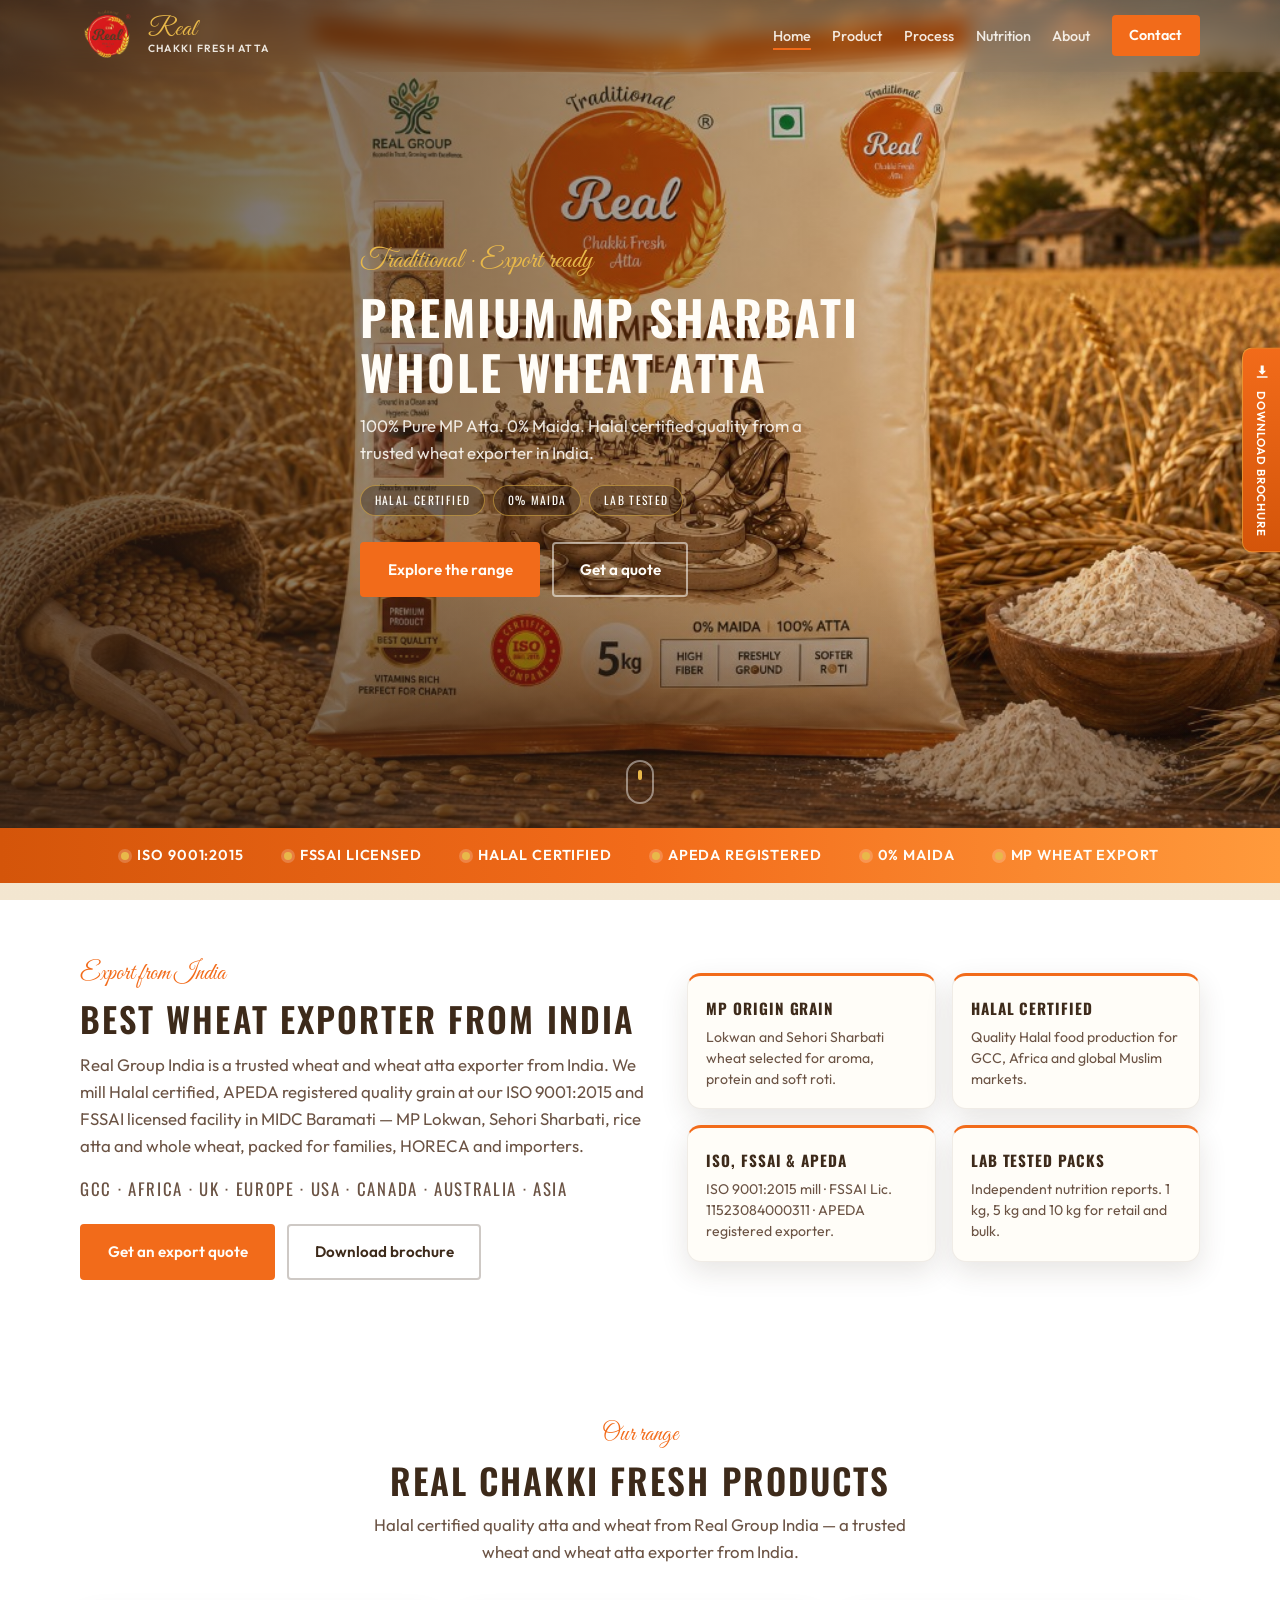
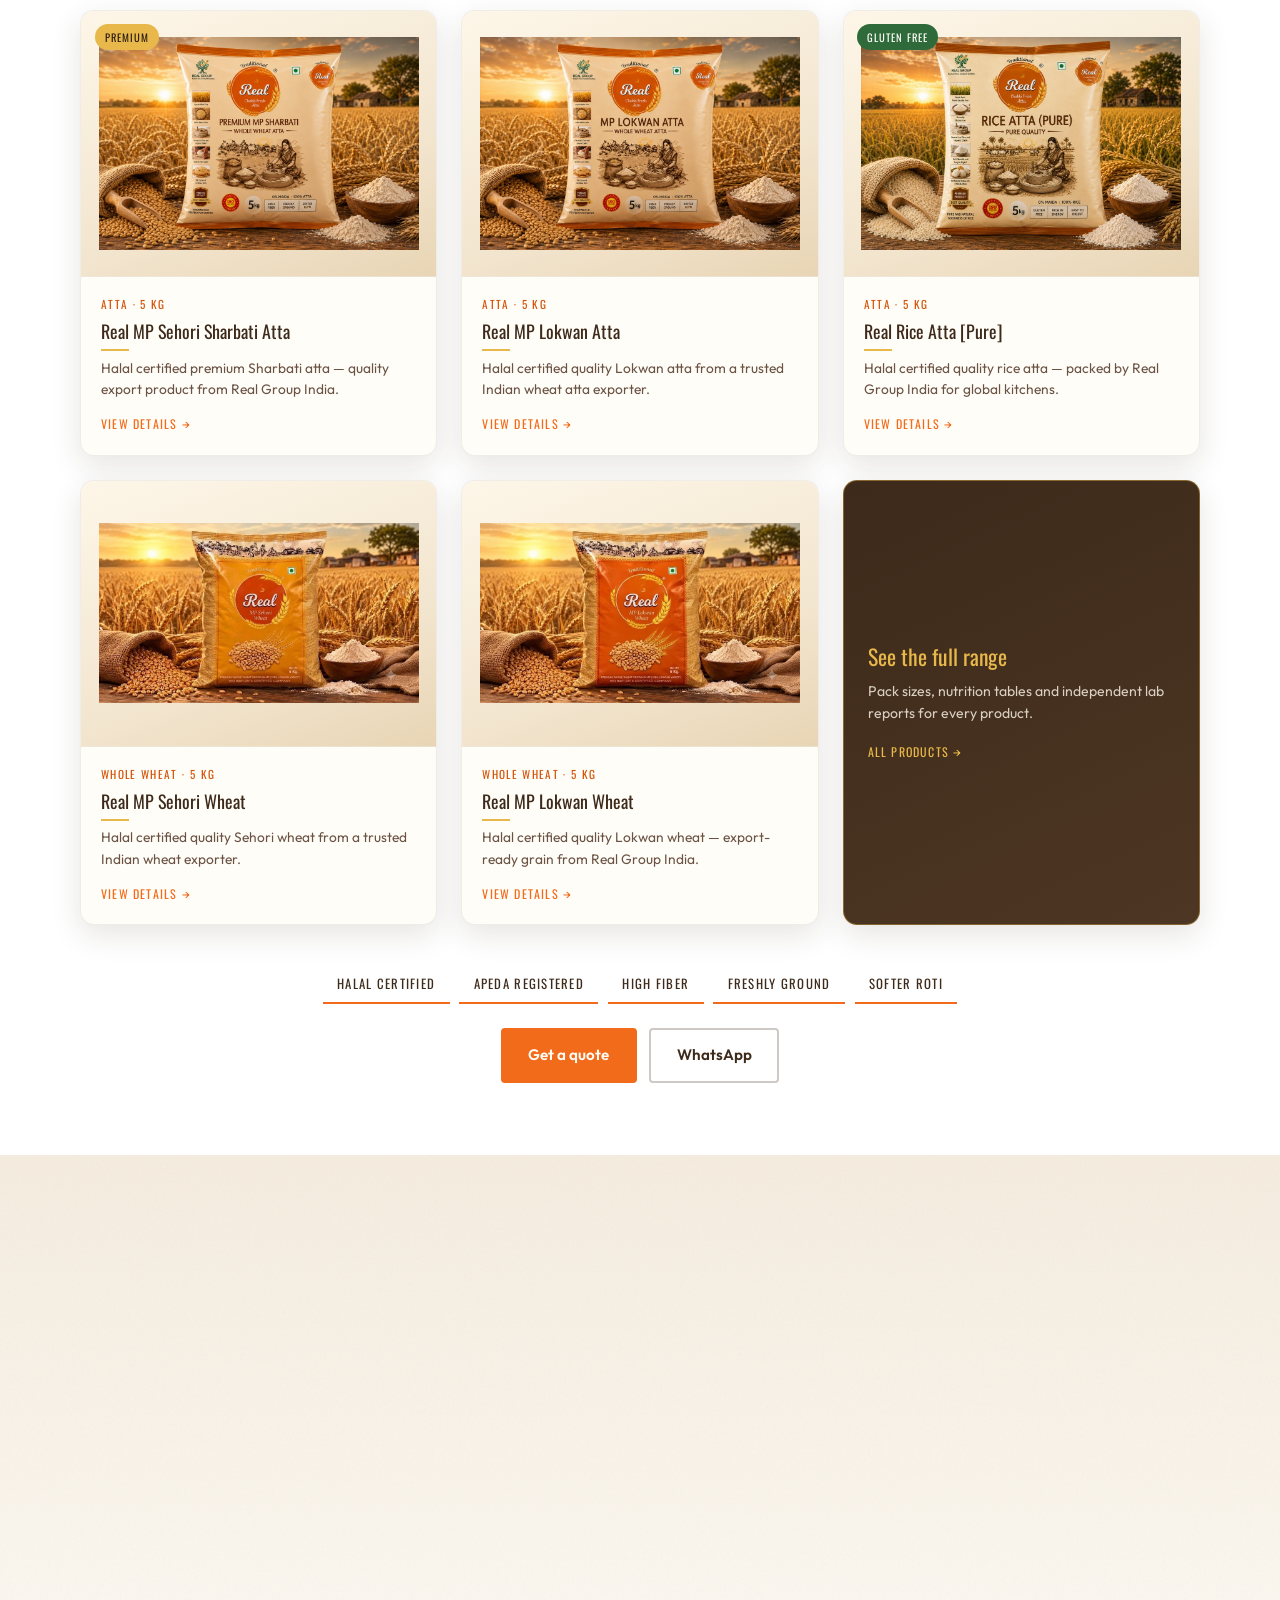
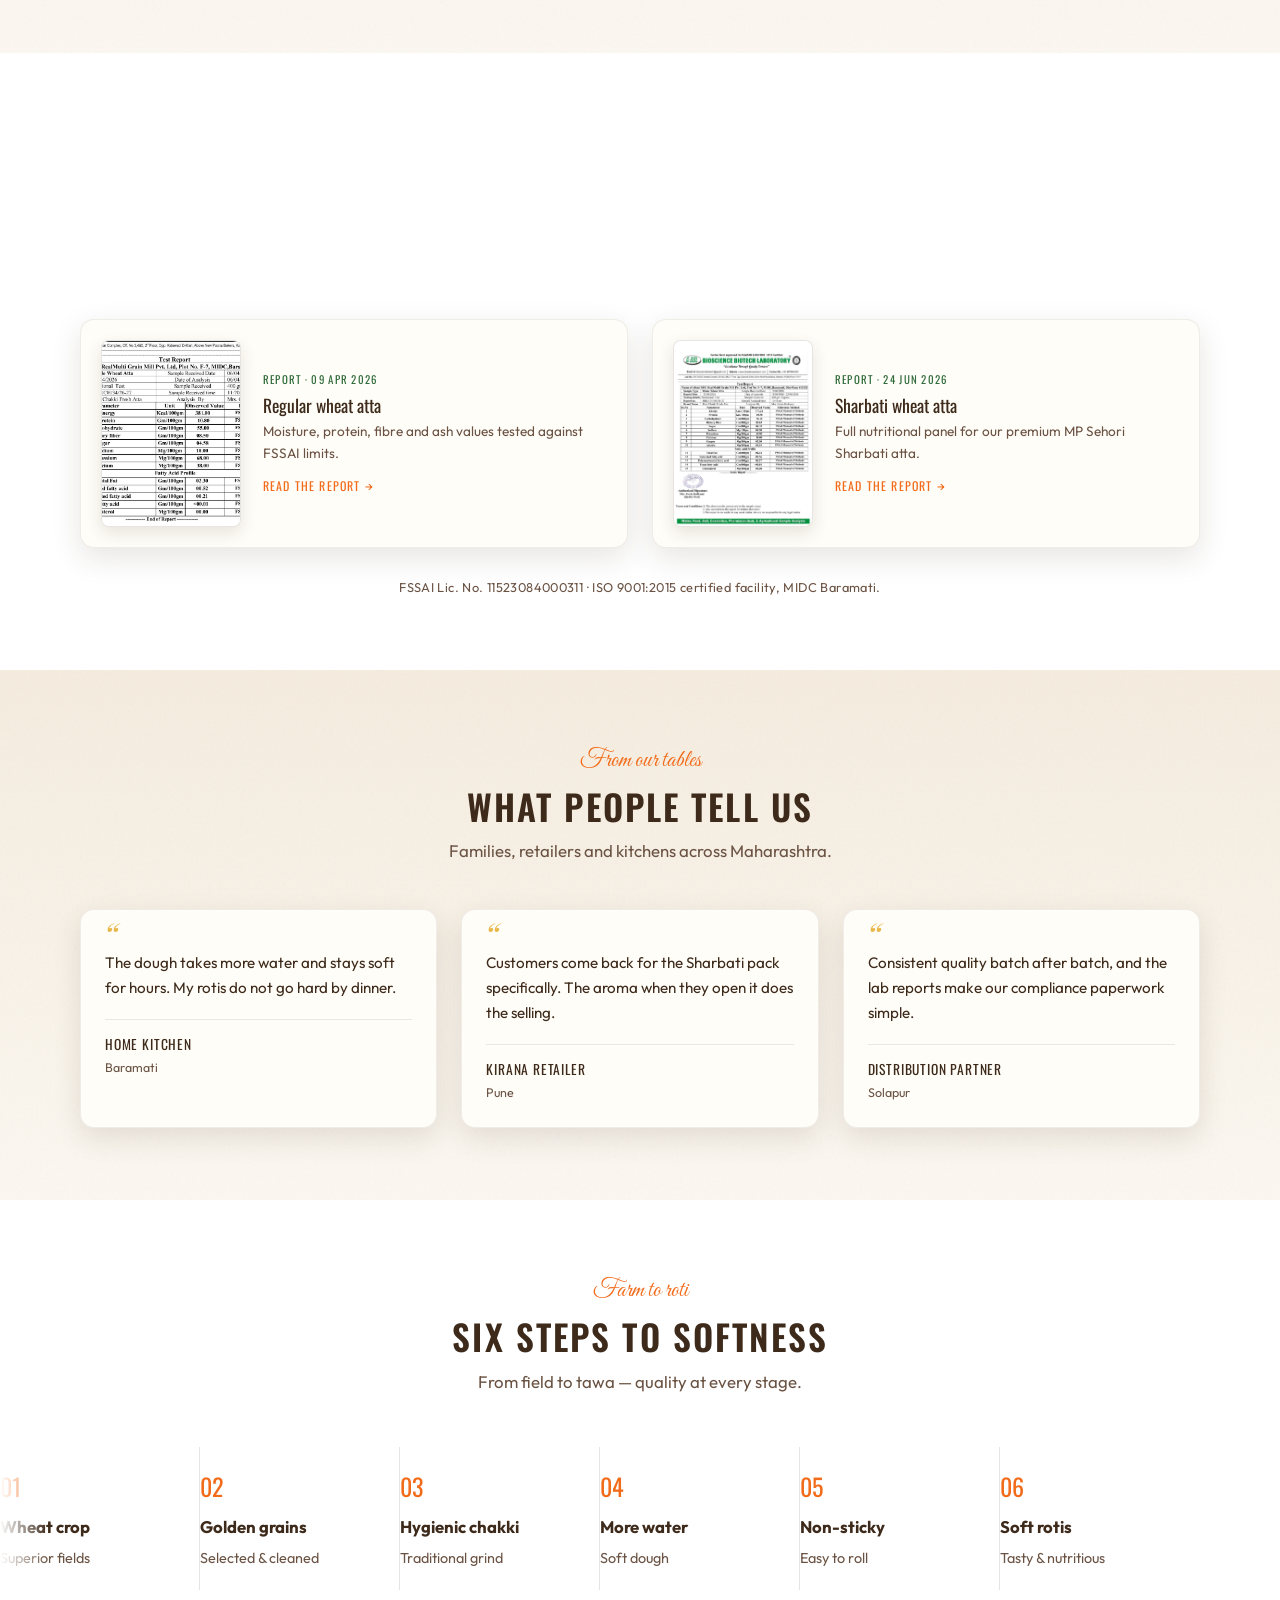
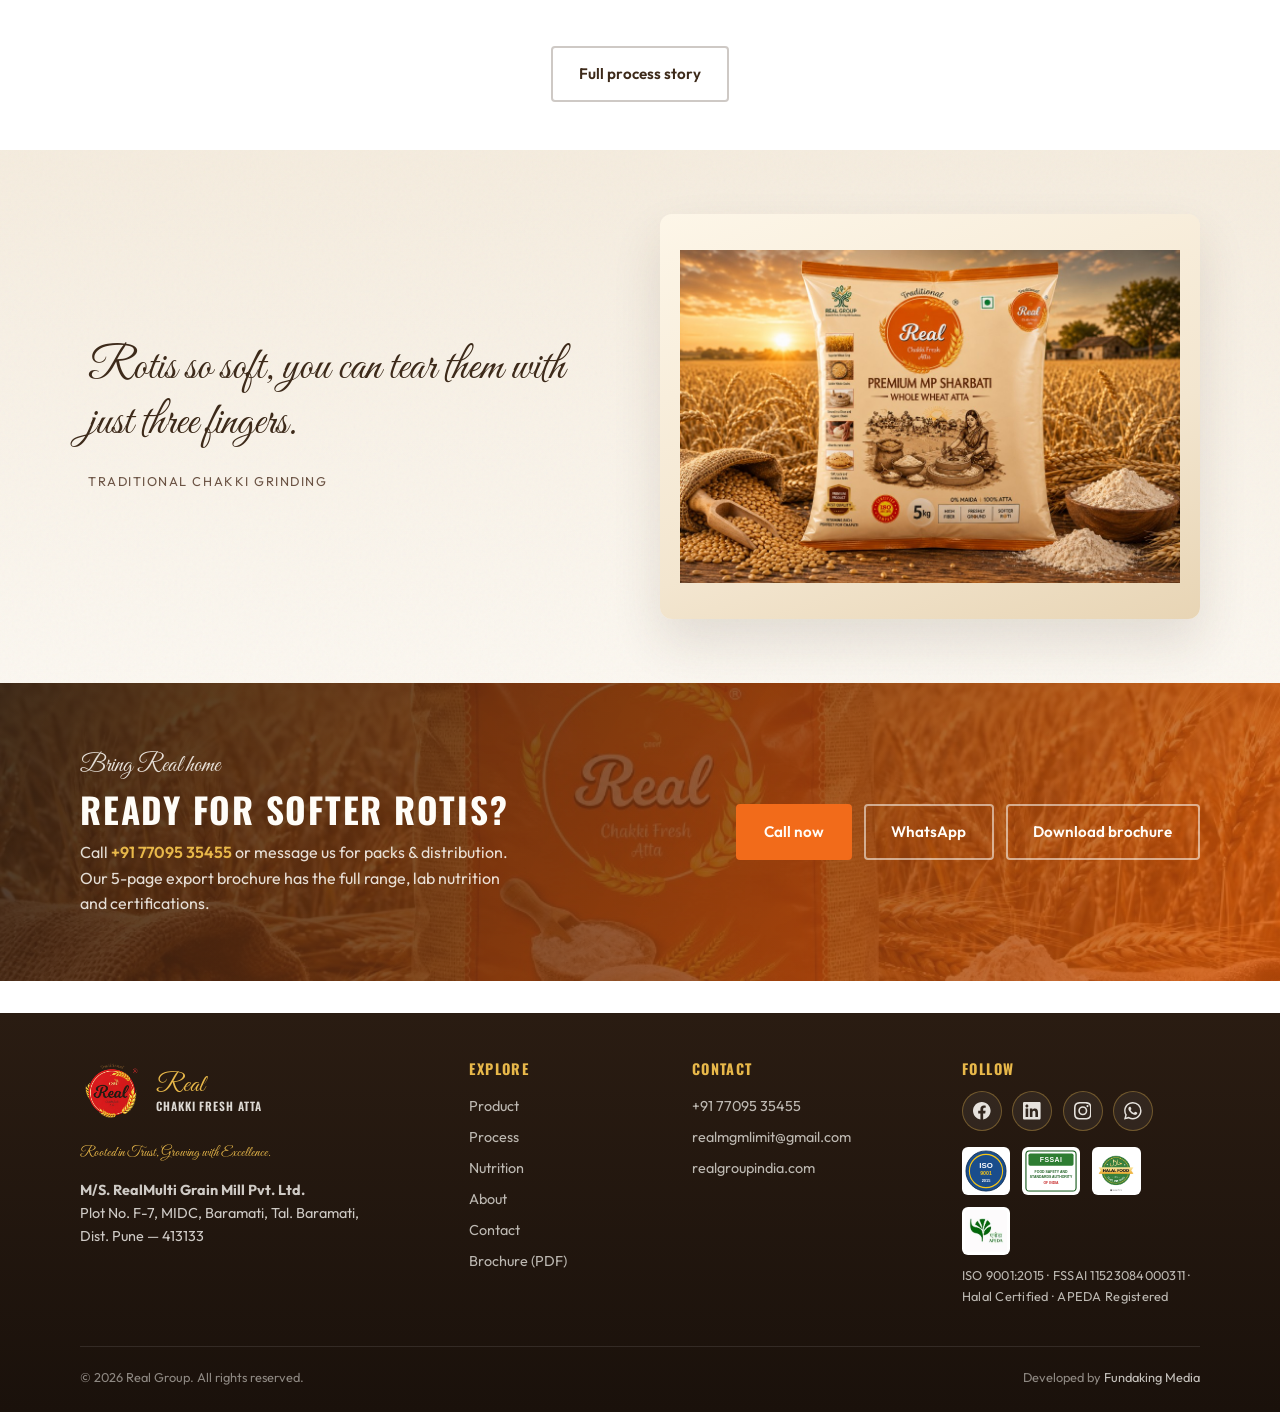
==== index.html @ a45f6b29 "Add APEDA registration and a wheat-exporter homepage section. Co-authored-by: Cursor <cursoragent@cu" ====
﻿<!DOCTYPE html>
<html lang="en">
<head>
  <meta charset="UTF-8" />
  <meta name="viewport" content="width=device-width, initial-scale=1" />
  <title>Real Chakki Fresh Atta | Wheat &amp; Atta Exporter from India</title>
  <meta name="description" content="Real Group India — trusted wheat and wheat atta exporter from India. Halal certified, ISO 9001:2015 and FSSAI licensed chakki-fresh MP Lokwan and Sharbati atta from Baramati." />
  <link rel="preconnect" href="https://fonts.googleapis.com" />
  <link rel="preconnect" href="https://fonts.gstatic.com" crossorigin />
  <link href="https://fonts.googleapis.com/css2?family=Great+Vibes&family=Oswald:wght@500;600&family=Outfit:wght@400;500;600;700&display=swap" rel="stylesheet" />
  <link rel="stylesheet" href="css/styles.css?v=11" />
  <link rel="icon" href="assets/favicon.png" type="image/png" />
</head>
<body>
  <header class="site-header site-header--home">
    <div class="header-inner">
      <a class="brand-link" href="index.html">
        <img src="assets/logo-site.png" alt="Real Chakki Fresh Atta" width="56" height="56" />
        <span class="brand-text">
          <span class="script">Real</span>
          <span class="sub">Chakki Fresh Atta</span>
        </span>
      </a>
      <button class="nav-toggle" type="button" aria-label="Open menu" aria-expanded="false" aria-controls="site-nav">
        <span></span><span></span><span></span>
      </button>
      <nav class="site-nav" id="site-nav" aria-label="Primary">
        <ul>
          <li><a href="index.html" aria-current="page">Home</a></li>
          <li><a href="product.html">Product</a></li>
          <li><a href="process.html">Process</a></li>
          <li><a href="nutrition.html">Nutrition</a></li>
          <li><a href="about.html">About</a></li>
          <li><a class="nav-cta" href="contact.html">Contact</a></li>
        </ul>
      </nav>
    </div>
  </header>

  <main>
    <!-- 1. Hero: video atmosphere + brand + one claim + CTAs -->
    <section class="hero">
      <video class="hero-media" autoplay muted loop playsinline poster="assets/hero-product.png" aria-hidden="true">
        <source src="assets/hero-video.mp4" type="video/mp4" />
      </video>
      <div class="container hero-inner">
        <p class="hero-eyebrow">Traditional · Export ready</p>
        <h1>Premium MP Sharbati Whole Wheat Atta</h1>
        <p class="hero-lead">100% Pure MP Atta. 0% Maida. Halal certified quality from a trusted wheat exporter in India.</p>
        <ul class="hero-chips" aria-label="At a glance">
          <li>Halal certified</li>
          <li>0% Maida</li>
          <li>Lab tested</li>
        </ul>
        <div class="hero-ctas">
          <a class="btn btn-primary" href="#product">Explore the range</a>
          <a class="btn btn-ghost" href="contact.html">Get a quote</a>
        </div>
      </div>
      <a class="hero-scroll" href="#trust" aria-label="Scroll to content">
        <span></span>
      </a>
    </section>

    <!-- 2. Trust: one skim line -->
    <div class="trust-strip" id="trust">
      <ul class="container">
        <li>ISO 9001:2015</li>
        <li>FSSAI Licensed</li>
        <li>Halal Certified</li>
        <li>APEDA Registered</li>
        <li>0% Maida</li>
        <li>MP Wheat Export</li>
      </ul>
    </div>

    <!-- 3. Exporter positioning -->
    <section class="section exporter-band" id="export">
      <div class="container exporter">
        <div class="exporter__copy reveal">
          <span class="eyebrow">Export from India</span>
          <h2>Best wheat exporter from India</h2>
          <p>Real Group India is a trusted wheat and wheat atta exporter from India. We mill Halal certified, APEDA registered quality grain at our ISO 9001:2015 and FSSAI licensed facility in MIDC Baramati — MP Lokwan, Sehori Sharbati, rice atta and whole wheat, packed for families, HORECA and importers.</p>
          <p class="exporter__markets">GCC · Africa · UK · Europe · USA · Canada · Australia · Asia</p>
          <div class="exporter__ctas">
            <a class="btn btn-primary" href="contact.html">Get an export quote</a>
            <a class="btn btn-outline js-brochure-download" href="#" data-brochure-pdf="brochure/Real-Chakki-Fresh-Atta-Export-Brochure.pdf">Download brochure</a>
          </div>
        </div>
        <ul class="exporter__facts">
          <li class="reveal">
            <strong>MP origin grain</strong>
            <span>Lokwan and Sehori Sharbati wheat selected for aroma, protein and soft roti.</span>
          </li>
          <li class="reveal">
            <strong>Halal certified</strong>
            <span>Quality Halal food production for GCC, Africa and global Muslim markets.</span>
          </li>
          <li class="reveal">
            <strong>ISO, FSSAI &amp; APEDA</strong>
            <span>ISO 9001:2015 mill · FSSAI Lic. 11523084000311 · APEDA registered exporter.</span>
          </li>
          <li class="reveal">
            <strong>Lab tested packs</strong>
            <span>Independent nutrition reports. 1 kg, 5 kg and 10 kg for retail and bulk.</span>
          </li>
        </ul>
      </div>
    </section>

    <!-- 4. Product range -->
    <section class="section product-spotlight" id="product">
      <div class="container">
        <div class="section-head reveal">
          <span class="eyebrow">Our range</span>
          <h2>Real Chakki Fresh products</h2>
          <p>Halal certified quality atta and wheat from Real Group India — a trusted wheat and wheat atta exporter from India.</p>
        </div>
        <div class="home-product-grid reveal">
          <a class="home-product" href="product.html#mp-sehori-sharbati-atta">
            <span class="home-product__media">
              <img src="assets/products/mp-sehori-sharbati-atta.png?v=3" alt="Real MP Sehori Sharbati Atta 5 kg pack" width="1024" height="682" loading="lazy" />
              <span class="home-product__flag">Premium</span>
            </span>
            <span class="home-product__body">
              <span class="home-product__tag">Atta &middot; 5 kg</span>
              <span class="home-product__name">Real MP Sehori Sharbati Atta</span>
              <span class="home-product__desc">Halal certified premium Sharbati atta — quality export product from Real Group India.</span>
              <span class="home-product__link">View details</span>
            </span>
          </a>
          <a class="home-product" href="product.html#mp-lokwan-atta">
            <span class="home-product__media">
              <img src="assets/products/mp-lokwan-atta.png?v=3" alt="Real MP Lokwan Atta 5 kg pack" width="1024" height="681" loading="lazy" />
            </span>
            <span class="home-product__body">
              <span class="home-product__tag">Atta &middot; 5 kg</span>
              <span class="home-product__name">Real MP Lokwan Atta</span>
              <span class="home-product__desc">Halal certified quality Lokwan atta from a trusted Indian wheat atta exporter.</span>
              <span class="home-product__link">View details</span>
            </span>
          </a>
          <a class="home-product" href="product.html#rice-atta-pure">
            <span class="home-product__media">
              <img src="assets/products/rice-atta-pure.png?v=3" alt="Real Rice Atta Pure 5 kg pack" width="1024" height="681" loading="lazy" />
              <span class="home-product__flag home-product__flag--green">Gluten free</span>
            </span>
            <span class="home-product__body">
              <span class="home-product__tag">Atta &middot; 5 kg</span>
              <span class="home-product__name">Real Rice Atta [Pure]</span>
              <span class="home-product__desc">Halal certified quality rice atta — packed by Real Group India for global kitchens.</span>
              <span class="home-product__link">View details</span>
            </span>
          </a>
          <a class="home-product" href="product.html#mp-sehori-wheat">
            <span class="home-product__media">
              <img src="assets/products/mp-sehori-wheat.png?v=3" alt="Real MP Sehori Wheat 5 kg pack" width="1024" height="576" loading="lazy" />
            </span>
            <span class="home-product__body">
              <span class="home-product__tag">Whole wheat &middot; 5 kg</span>
              <span class="home-product__name">Real MP Sehori Wheat</span>
              <span class="home-product__desc">Halal certified quality Sehori wheat from a trusted Indian wheat exporter.</span>
              <span class="home-product__link">View details</span>
            </span>
          </a>
          <a class="home-product" href="product.html#mp-lokwan-wheat">
            <span class="home-product__media">
              <img src="assets/products/mp-lokwan-wheat.png?v=3" alt="Real MP Lokwan Wheat 5 kg pack" width="1024" height="576" loading="lazy" />
            </span>
            <span class="home-product__body">
              <span class="home-product__tag">Whole wheat &middot; 5 kg</span>
              <span class="home-product__name">Real MP Lokwan Wheat</span>
              <span class="home-product__desc">Halal certified quality Lokwan wheat — export-ready grain from Real Group India.</span>
              <span class="home-product__link">View details</span>
            </span>
          </a>
          <a class="home-product home-product--cta" href="product.html">
            <span class="home-product__cta-inner">
              <span class="home-product__cta-title">See the full range</span>
              <span class="home-product__cta-text">Pack sizes, nutrition tables and independent lab reports for every product.</span>
              <span class="home-product__link">All products</span>
            </span>
          </a>
        </div>
        <ul class="feature-pills feature-pills--center reveal" aria-label="Key benefits">
          <li>Halal Certified</li>
          <li>APEDA Registered</li>
          <li>High Fiber</li>
          <li>Freshly Ground</li>
          <li>Softer Roti</li>
        </ul>
        <div class="product-duo__ctas reveal">
          <a class="btn btn-primary" href="contact.html">Get a quote</a>
          <a class="btn btn-outline" href="https://wa.me/917709535455?text=Hi%2C%20I%20want%20to%20buy%20Real%20Chakki%20Fresh%20Atta" target="_blank" rel="noopener">WhatsApp</a>
        </div>
      </div>
    </section>

    <!-- 4. Why choose: three promises, one job -->
    <section class="section section-alt why-section">
      <div class="container">
        <div class="section-head reveal">
          <span class="eyebrow">Why Real</span>
          <h2>What your roti will tell you</h2>
          <p>Three things families notice from the first tawa.</p>
        </div>
        <div class="why-row">
          <article class="why-item reveal">
            <span class="why-num">01</span>
            <h3>High fiber</h3>
            <p>Whole wheat that keeps every meal wholesome.</p>
          </article>
          <article class="why-item reveal">
            <span class="why-num">02</span>
            <h3>Freshly ground</h3>
            <p>Clean chakki grinding &mdash; aroma and nutrition intact.</p>
          </article>
          <article class="why-item reveal">
            <span class="why-num">03</span>
            <h3>Softer roti</h3>
            <p>More water absorption, non-sticky dough, fluffy phulkas.</p>
          </article>
        </div>
      </div>
    </section>

    <!-- 5. Independent lab proof -->
    <section class="section proof-band">
      <div class="container">
        <div class="section-head reveal">
          <span class="eyebrow">Proof, not promises</span>
          <h2>Independently lab tested</h2>
          <p>Our atta is checked by an accredited food testing laboratory. Read the actual reports, not a summary of them.</p>
        </div>
        <div class="proof-grid">
          <a class="proof-card reveal" href="product.html#lab-report">
            <span class="proof-card__doc">
              <img src="assets/reports/test-report-wheat-atta.png" alt="Laboratory test report for Real regular wheat atta" width="916" height="617" loading="lazy" />
            </span>
            <span class="proof-card__body">
              <span class="proof-card__tag">Report &middot; 09 Apr 2026</span>
              <span class="proof-card__title">Regular wheat atta</span>
              <span class="proof-card__text">Moisture, protein, fibre and ash values tested against FSSAI limits.</span>
              <span class="proof-card__link">Read the report</span>
            </span>
          </a>
          <a class="proof-card reveal" href="product.html#lab-report-sharbati">
            <span class="proof-card__doc">
              <img src="assets/reports/test-report-sharbati-atta.png" alt="Laboratory test report for Real Sharbati wheat atta" width="1190" height="1684" loading="lazy" />
            </span>
            <span class="proof-card__body">
              <span class="proof-card__tag">Report &middot; 24 Jun 2026</span>
              <span class="proof-card__title">Sharbati wheat atta</span>
              <span class="proof-card__text">Full nutritional panel for our premium MP Sehori Sharbati atta.</span>
              <span class="proof-card__link">Read the report</span>
            </span>
          </a>
        </div>
        <p class="proof-note reveal">FSSAI Lic. No. 11523084000311 &middot; ISO 9001:2015 certified facility, MIDC Baramati.</p>
      </div>
    </section>

    <!-- 6. Testimonials -->
    <!-- TODO: placeholder wording - replace with real, attributable customer quotes before launch. -->
    <section class="section section-alt testimonials">
      <div class="container">
        <div class="section-head reveal">
          <span class="eyebrow">From our tables</span>
          <h2>What people tell us</h2>
          <p>Families, retailers and kitchens across Maharashtra.</p>
        </div>
        <div class="testimonial-grid">
          <figure class="testimonial reveal">
            <blockquote>The dough takes more water and stays soft for hours. My rotis do not go hard by dinner.</blockquote>
            <figcaption><span>Home kitchen</span><em>Baramati</em></figcaption>
          </figure>
          <figure class="testimonial reveal">
            <blockquote>Customers come back for the Sharbati pack specifically. The aroma when they open it does the selling.</blockquote>
            <figcaption><span>Kirana retailer</span><em>Pune</em></figcaption>
          </figure>
          <figure class="testimonial reveal">
            <blockquote>Consistent quality batch after batch, and the lab reports make our compliance paperwork simple.</blockquote>
            <figcaption><span>Distribution partner</span><em>Solapur</em></figcaption>
          </figure>
        </div>
      </div>
    </section>

    <!-- 7. Journey: horizontal story, not a wall of text -->
    <section class="section journey-home">
      <div class="container">
        <div class="section-head reveal">
          <span class="eyebrow">Farm to roti</span>
          <h2>Six steps to softness</h2>
          <p>From field to tawa &mdash; quality at every stage.</p>
        </div>
      </div>
      <div class="journey-track reveal">
        <ol class="journey-scroll">
          <li>
            <span>01</span>
            <strong>Wheat crop</strong>
            <em>Superior fields</em>
          </li>
          <li>
            <span>02</span>
            <strong>Golden grains</strong>
            <em>Selected &amp; cleaned</em>
          </li>
          <li>
            <span>03</span>
            <strong>Hygienic chakki</strong>
            <em>Traditional grind</em>
          </li>
          <li>
            <span>04</span>
            <strong>More water</strong>
            <em>Soft dough</em>
          </li>
          <li>
            <span>05</span>
            <strong>Non-sticky</strong>
            <em>Easy to roll</em>
          </li>
          <li>
            <span>06</span>
            <strong>Soft rotis</strong>
            <em>Tasty &amp; nutritious</em>
          </li>
        </ol>
      </div>
      <div class="container process-cta reveal">
        <a class="btn btn-outline" href="process.html">Full process story</a>
      </div>
    </section>

    <!-- 6. Softness proof + second product angle -->
    <section class="section section-alt softness">
      <div class="container softness__grid">
        <blockquote class="softness__quote reveal">
          <p>Rotis so soft, you can tear them with just three fingers.</p>
          <cite>Traditional chakki grinding</cite>
        </blockquote>
        <div class="softness__visual reveal">
          <img src="assets/hero-product.png" alt="Real Premium MP Sharbati Whole Wheat Atta 5 kg pack with wheat grains and a bowl of freshly ground flour" width="1024" height="683" loading="lazy" />
        </div>
      </div>
    </section>

    <!-- 7. Final CTA -->
    <section class="cta-band">
      <div class="container cta-band__inner reveal">
        <div>
          <p class="eyebrow cta-band__eyebrow">Bring Real home</p>
          <h2>Ready for softer rotis?</h2>
          <p>Call <a class="cta-band__phone" href="tel:+917709535455">+91 77095 35455</a> or message us for packs &amp; distribution. Our 5-page export brochure has the full range, lab nutrition and certifications.</p>
        </div>
        <div class="cta-band__actions">
          <a class="btn btn-primary" href="tel:+917709535455">Call now</a>
          <a class="btn btn-ghost" href="https://wa.me/917709535455?text=Hi%2C%20I%20want%20to%20buy%20Real%20Chakki%20Fresh%20Atta" target="_blank" rel="noopener">WhatsApp</a>
          <a class="btn btn-ghost js-brochure-download" href="#" data-brochure-pdf="brochure/Real-Chakki-Fresh-Atta-Export-Brochure.pdf">Download brochure</a>
        </div>
      </div>
    </section>
  </main>

  <footer class="site-footer">
    <div class="container footer-grid footer-grid--rich">
      <div class="footer-brand">
        <a class="brand-link" href="index.html">
          <img src="assets/logo-site.png" alt="Real Chakki Fresh Atta" width="56" height="56" />
          <span class="brand-text">
            <span class="script">Real</span>
            <span class="sub">Chakki Fresh Atta</span>
          </span>
        </a>
        <p class="footer-motto">Rooted in Trust, Growing with Excellence.</p>
        <p><strong>M/S. RealMulti Grain Mill Pvt. Ltd.</strong><br />
        Plot No. F-7, MIDC, Baramati, Tal. Baramati,<br />
        Dist. Pune — 413133</p>
      </div>
      <div class="footer-col">
        <h3>Explore</h3>
        <a href="product.html">Product</a>
        <a href="process.html">Process</a>
        <a href="nutrition.html">Nutrition</a>
        <a href="about.html">About</a>
        <a href="contact.html">Contact</a>
        <a class="js-brochure-download" href="#" data-brochure-pdf="brochure/Real-Chakki-Fresh-Atta-Export-Brochure.pdf">Brochure (PDF)</a>
      </div>
      <div class="footer-col">
        <h3>Contact</h3>
        <a href="tel:+917709535455">+91 77095 35455</a>
        <a href="mailto:realmgmlimit@gmail.com">realmgmlimit@gmail.com</a>
        <a href="https://realgroupindia.com" target="_blank" rel="noopener noreferrer">realgroupindia.com</a>
      </div>
      <div class="footer-col">
        <h3>Follow</h3>
        <div class="footer-social" aria-label="Social media">
          <a class="footer-social__link" href="https://facebook.com/realgroupindia" target="_blank" rel="noopener noreferrer" aria-label="Facebook">
            <svg viewBox="0 0 24 24" aria-hidden="true"><path fill="currentColor" d="M24 12.073c0-6.627-5.373-12-12-12s-12 5.373-12 12c0 5.99 4.388 10.954 10.125 11.854v-8.385H7.078v-3.47h3.047V9.43c0-3.007 1.792-4.669 4.533-4.669 1.312 0 2.686.235 2.686.235v2.953H15.83c-1.491 0-1.956.925-1.956 1.874v2.25h3.328l-.532 3.47h-2.796v8.385C19.612 23.027 24 18.062 24 12.073z"/></svg>
          </a>
          <a class="footer-social__link" href="https://linkedin.com/company/realgroupindia" target="_blank" rel="noopener noreferrer" aria-label="LinkedIn">
            <svg viewBox="0 0 24 24" aria-hidden="true"><path fill="currentColor" d="M20.447 20.452h-3.554v-5.569c0-1.328-.027-3.037-1.852-3.037-1.853 0-2.136 1.445-2.136 2.939v5.667H9.351V9h3.414v1.561h.046c.477-.9 1.637-1.85 3.37-1.85 3.601 0 4.267 2.37 4.267 5.455v6.286zM5.337 7.433c-1.144 0-2.063-.926-2.063-2.065 0-1.138.92-2.063 2.063-2.063 1.14 0 2.064.925 2.064 2.063 0 1.139-.925 2.065-2.064 2.065zm1.782 13.019H3.555V9h3.564v11.452zM22.225 0H1.771C.792 0 0 .774 0 1.729v20.542C0 23.227.792 24 1.771 24h20.451C23.2 24 24 23.227 24 22.271V1.729C24 .774 23.2 0 22.222 0h.003z"/></svg>
          </a>
          <a class="footer-social__link" href="https://instagram.com/realgroupindia" target="_blank" rel="noopener noreferrer" aria-label="Instagram">
            <svg viewBox="0 0 24 24" aria-hidden="true"><path fill="currentColor" d="M12 2.163c3.204 0 3.584.012 4.85.07 3.252.148 4.771 1.691 4.919 4.919.058 1.265.069 1.645.069 4.849 0 3.205-.012 3.584-.069 4.849-.149 3.225-1.664 4.771-4.919 4.919-1.266.058-1.644.07-4.85.07-3.204 0-3.584-.012-4.849-.07-3.26-.149-4.771-1.699-4.919-4.92-.058-1.265-.07-1.644-.07-4.849 0-3.204.013-3.583.07-4.849.149-3.227 1.664-4.771 4.919-4.919 1.266-.057 1.645-.069 4.849-.069zm0-2.163c-3.259 0-3.667.014-4.947.072-4.358.2-6.78 2.618-6.98 6.98-.059 1.281-.073 1.689-.073 4.948 0 3.259.014 3.668.072 4.948.2 4.358 2.618 6.78 6.98 6.98 1.281.058 1.689.072 4.948.072 3.259 0 3.668-.014 4.948-.072 4.354-.2 6.782-2.618 6.979-6.98.059-1.28.073-1.689.073-4.948 0-3.259-.014-3.667-.072-4.947-.196-4.354-2.617-6.78-6.979-6.98C15.667.014 15.259 0 12 0zm0 5.838a6.162 6.162 0 100 12.324 6.162 6.162 0 000-12.324zM12 16a4 4 0 110-8 4 4 0 010 8zm6.406-11.845a1.44 1.44 0 100 2.881 1.44 1.44 0 000-2.881z"/></svg>
          </a>
          <a class="footer-social__link" href="https://wa.me/917709535455" target="_blank" rel="noopener noreferrer" aria-label="WhatsApp">
            <svg viewBox="0 0 24 24" aria-hidden="true"><path fill="currentColor" d="M17.472 14.382c-.297-.149-1.758-.867-2.03-.967-.273-.099-.471-.148-.67.15-.197.297-.767.966-.94 1.164-.173.199-.347.223-.644.075-.297-.15-1.255-.463-2.39-1.475-.883-.788-1.48-1.761-1.653-2.059-.173-.297-.018-.458.13-.606.134-.133.298-.347.446-.52.149-.174.198-.298.298-.497.099-.198.05-.371-.025-.52-.075-.149-.669-1.612-.916-2.207-.242-.579-.487-.5-.669-.51-.173-.008-.371-.01-.57-.01-.198 0-.52.074-.792.372-.272.297-1.04 1.016-1.04 2.479 0 1.462 1.065 2.875 1.213 3.074.149.198 2.096 3.2 5.077 4.487.709.306 1.262.489 1.694.625.712.227 1.36.195 1.871.118.571-.085 1.758-.719 2.006-1.413.248-.694.248-1.289.173-1.413-.074-.124-.272-.198-.57-.347m-5.421 7.403h-.004a9.87 9.87 0 01-5.031-1.378l-.361-.214-3.741.982.998-3.648-.235-.374a9.86 9.86 0 01-1.51-5.26c.001-5.45 4.436-9.884 9.888-9.884 2.64 0 5.122 1.03 6.988 2.898a9.825 9.825 0 012.893 6.994c-.003 5.45-4.435 9.884-9.885 9.884m8.413-18.297A11.815 11.815 0 0012.05 0C5.495 0 .16 5.335.157 11.892c0 2.096.547 4.142 1.588 5.945L.057 24l6.305-1.654a11.882 11.882 0 005.683 1.448h.005c6.554 0 11.89-5.335 11.893-11.893a11.821 11.821 0 00-3.48-8.413z"/></svg>
          </a>
        </div>
        <div class="footer-certs"><div class="footer-certs__logos"><img src="assets/badge-iso-9001.svg" alt="ISO 9001:2015" width="48" height="48" /><img src="assets/badge-fssai.svg" alt="FSSAI" width="60" height="48" /><img src="assets/badge-halal.png" alt="100% Halal Certified" width="48" height="48" /><img src="assets/badge-apeda.png" alt="APEDA - Agricultural and Processed Food Products Export Development Authority" width="72" height="48" /></div><p>ISO 9001:2015 · FSSAI 11523084000311 · Halal Certified · APEDA Registered</p></div>
      </div>
    </div>
    <div class="container footer-bottom">
      <span>&copy; <span id="y"></span> Real Group. All rights reserved.</span>
      <span>Developed by <a href="https://fundaking.com/" target="_blank" rel="noopener noreferrer">Fundaking Media</a></span>
    </div>
  </footer>
  <script>document.getElementById("y").textContent = new Date().getFullYear();</script>
  <script src="js/main.js"></script>
  <script src="js/brochure-modal.js?v=5"></script>
</body>
</html>
---- css/styles.css ----
/* Real Chakki Fresh Atta — brand styles */
:root {
  --orange: #f26b1a;
  --orange-deep: #d4550a;
  --orange-soft: #ff9a3c;
  --beige: #f3e6d0;
  --beige-deep: #e8d5b5;
  --paper: #faf3e6;
  --brown: #3d2a1a;
  --brown-mid: #6b5344;
  --gold: #e8b84a;
  --gold-deep: #c9922e;
  --green: #2f6b3a;
  --white: #fffdf8;
  --ink: #2a1c12;
  --shadow: rgba(61, 42, 26, 0.12);
  --radius: 4px;
  --font-display: "Great Vibes", cursive;
  --font-body: "Outfit", system-ui, sans-serif;
  --font-title: "Oswald", "Outfit", sans-serif;
  --max: 1120px;
  --header-h: 72px;
  --ease: cubic-bezier(0.22, 1, 0.36, 1);
}

*,
*::before,
*::after {
  box-sizing: border-box;
}

html {
  scroll-behavior: smooth;
}

body {
  margin: 0;
  font-family: var(--font-body);
  font-weight: 400;
  color: var(--ink);
  background:
    radial-gradient(ellipse 80% 50% at 10% 0%, rgba(242, 107, 26, 0.08), transparent 50%),
    radial-gradient(ellipse 60% 40% at 90% 10%, rgba(232, 184, 74, 0.12), transparent 45%),
    linear-gradient(180deg, var(--paper) 0%, var(--beige) 100%);
  background-attachment: fixed;
  line-height: 1.6;
  min-height: 100vh;
}

img {
  max-width: 100%;
  height: auto;
  display: block;
}

a {
  color: inherit;
  text-decoration: none;
}

ul {
  margin: 0;
  padding: 0;
  list-style: none;
}

h1, h2, h3, h4 {
  margin: 0;
  line-height: 1.15;
  color: var(--brown);
}

p {
  margin: 0;
}

.container {
  width: min(100% - 2.5rem, var(--max));
  margin-inline: auto;
}

/* ——— Header ——— */
.site-header {
  position: sticky;
  top: 0;
  z-index: 100;
  height: var(--header-h);
  display: flex;
  align-items: center;
  background: rgba(250, 243, 230, 0.92);
  backdrop-filter: blur(10px);
  border-bottom: 1px solid rgba(61, 42, 26, 0.08);
}

.header-inner {
  display: flex;
  align-items: center;
  justify-content: space-between;
  gap: 1.5rem;
  width: min(100% - 2.5rem, var(--max));
  margin-inline: auto;
}

.brand-link {
  display: flex;
  align-items: center;
  gap: 0.75rem;
  flex-shrink: 0;
}

.brand-link img {
  width: 56px;
  height: 56px;
  object-fit: contain;
}

.brand-text {
  display: flex;
  flex-direction: column;
  line-height: 1.1;
}

.brand-text .script {
  font-family: var(--font-display);
  font-size: 1.65rem;
  color: var(--orange);
  line-height: 1;
}

.brand-text .sub {
  font-size: 0.65rem;
  font-weight: 600;
  letter-spacing: 0.12em;
  text-transform: uppercase;
  color: var(--brown-mid);
}

.nav-toggle {
  display: none;
  width: 44px;
  height: 44px;
  border: 1px solid rgba(61, 42, 26, 0.15);
  background: var(--white);
  border-radius: var(--radius);
  cursor: pointer;
  align-items: center;
  justify-content: center;
  flex-direction: column;
  gap: 5px;
  padding: 0;
}

.nav-toggle span {
  display: block;
  width: 20px;
  height: 2px;
  background: var(--brown);
  transition: transform 0.25s var(--ease), opacity 0.2s;
}

.nav-toggle[aria-expanded="true"] span:nth-child(1) {
  transform: translateY(7px) rotate(45deg);
}

.nav-toggle[aria-expanded="true"] span:nth-child(2) {
  opacity: 0;
}

.nav-toggle[aria-expanded="true"] span:nth-child(3) {
  transform: translateY(-7px) rotate(-45deg);
}

.site-nav ul {
  display: flex;
  align-items: center;
  gap: 0.15rem 1.35rem;
}

.site-nav a {
  font-size: 0.9rem;
  font-weight: 500;
  color: var(--brown-mid);
  padding: 0.35rem 0;
  position: relative;
  transition: color 0.2s;
}

.site-nav a::after {
  content: "";
  position: absolute;
  left: 0;
  bottom: 0;
  width: 100%;
  height: 2px;
  background: var(--orange);
  transform: scaleX(0);
  transform-origin: left;
  transition: transform 0.25s var(--ease);
}

.site-nav a:hover,
.site-nav a[aria-current="page"] {
  color: var(--brown);
}

.site-nav a:hover::after,
.site-nav a[aria-current="page"]::after {
  transform: scaleX(1);
}

.nav-cta {
  display: inline-flex !important;
  align-items: center;
  padding: 0.55rem 1.1rem !important;
  background: var(--orange);
  color: var(--white) !important;
  border-radius: var(--radius);
  font-weight: 600 !important;
  transition: background 0.2s, transform 0.2s;
}

.nav-cta::after {
  display: none !important;
}

.nav-cta:hover {
  background: var(--orange-deep);
  color: var(--white) !important;
  transform: translateY(-1px);
}

/* ——— Buttons ——— */
.btn {
  display: inline-flex;
  align-items: center;
  justify-content: center;
  gap: 0.5rem;
  padding: 0.85rem 1.6rem;
  font-family: var(--font-body);
  font-size: 0.95rem;
  font-weight: 600;
  border-radius: var(--radius);
  border: 2px solid transparent;
  cursor: pointer;
  transition: background 0.2s, color 0.2s, border-color 0.2s, transform 0.2s;
}

.btn:hover {
  transform: translateY(-2px);
}

.btn-primary {
  background: var(--orange);
  color: var(--white);
  border-color: var(--orange);
}

.btn-primary:hover {
  background: var(--orange-deep);
  border-color: var(--orange-deep);
}

.btn-ghost {
  background: transparent;
  color: var(--white);
  border-color: rgba(255, 253, 248, 0.55);
}

.btn-ghost:hover {
  background: rgba(255, 253, 248, 0.12);
  border-color: var(--white);
}

.btn-outline {
  background: transparent;
  color: var(--brown);
  border-color: rgba(61, 42, 26, 0.25);
}

.btn-outline:hover {
  border-color: var(--orange);
  color: var(--orange-deep);
}

.btn-whatsapp {
  background: #25d366;
  color: var(--white);
  border-color: #25d366;
}

.btn-whatsapp:hover {
  background: #1ebe57;
  border-color: #1ebe57;
}

/* ——— Hero ——— */
.hero {
  position: relative;
  min-height: calc(100vh - var(--header-h));
  min-height: calc(100dvh - var(--header-h));
  display: flex;
  align-items: center;
  overflow: hidden;
  background: #2a1c12;
}

.hero-media {
  position: absolute;
  inset: 0;
  width: 100%;
  height: 100%;
  object-fit: cover;
  object-position: center center;
}

.hero::before {
  content: "";
  position: absolute;
  inset: 0;
  z-index: 1;
  background:
    linear-gradient(105deg, rgba(42, 28, 18, 0.78) 0%, rgba(42, 28, 18, 0.42) 42%, rgba(42, 28, 18, 0.12) 68%, transparent 100%),
    linear-gradient(to top, rgba(42, 28, 18, 0.45), transparent 35%);
  pointer-events: none;
}

.hero-inner {
  position: relative;
  z-index: 2;
  padding: 5.5rem 0 5rem;
  max-width: 560px;
}

.hero-eyebrow {
  font-family: var(--font-display);
  font-size: 1.75rem;
  color: var(--gold);
  margin-bottom: 0.35rem;
  opacity: 0;
  animation: rise 0.9s var(--ease) 0.15s forwards;
}

.hero-logo {
  width: 140px;
  height: 140px;
  margin-bottom: 1.25rem;
  filter: drop-shadow(0 8px 24px rgba(0, 0, 0, 0.35));
  opacity: 0;
  animation: rise 0.9s var(--ease) 0.05s forwards, sway 5s ease-in-out 1.2s infinite;
  transform-origin: center bottom;
}

.hero h1 {
  font-family: var(--font-title);
  font-size: clamp(1.85rem, 4.5vw, 3rem);
  font-weight: 600;
  letter-spacing: 0.04em;
  text-transform: uppercase;
  color: var(--white);
  margin-bottom: 0.85rem;
  opacity: 0;
  animation: rise 0.9s var(--ease) 0.28s forwards;
}

.hero-lead {
  font-size: 1.05rem;
  color: rgba(255, 253, 248, 0.88);
  max-width: 28rem;
  margin-bottom: 1.15rem;
  opacity: 0;
  animation: rise 0.9s var(--ease) 0.4s forwards;
}

.hero-chips {
  display: flex;
  flex-wrap: wrap;
  gap: 0.5rem;
  list-style: none;
  margin: 0 0 1.6rem;
  padding: 0;
  opacity: 0;
  animation: rise 0.9s var(--ease) 0.5s forwards;
}

.hero-chips li {
  padding: 0.34rem 0.85rem;
  border: 1px solid rgba(232, 184, 74, 0.55);
  border-radius: 999px;
  background: rgba(42, 28, 18, 0.35);
  backdrop-filter: blur(4px);
  color: var(--white);
  font-family: var(--font-title);
  font-size: 0.72rem;
  letter-spacing: 0.12em;
  text-transform: uppercase;
}

.hero-ctas {
  display: flex;
  flex-wrap: wrap;
  gap: 0.75rem;
  opacity: 0;
  animation: rise 0.9s var(--ease) 0.62s forwards;
}

@keyframes rise {
  from {
    opacity: 0;
    transform: translateY(18px);
  }
  to {
    opacity: 1;
    transform: translateY(0);
  }
}

@keyframes sway {
  0%, 100% { transform: rotate(-1.5deg); }
  50% { transform: rotate(1.5deg); }
}

/* ——— Village divider ——— */
.village-band {
  display: block;
  width: 100%;
  height: 48px;
  object-fit: cover;
  object-position: bottom;
  background: linear-gradient(180deg, transparent, rgba(61, 42, 26, 0.06));
}

/* ——— Trust strip ——— */
.trust-strip {
  background: linear-gradient(90deg, var(--orange-deep), var(--orange), var(--orange-soft));
  color: var(--white);
  padding: 1rem 0;
}

.trust-strip ul {
  display: flex;
  flex-wrap: wrap;
  justify-content: center;
  gap: 0.75rem 2.5rem;
  text-align: center;
}

.trust-strip li {
  font-weight: 600;
  font-size: 0.9rem;
  letter-spacing: 0.06em;
  text-transform: uppercase;
  display: flex;
  align-items: center;
  gap: 0.5rem;
}

.trust-strip li::before {
  content: "";
  width: 8px;
  height: 8px;
  border-radius: 50%;
  background: var(--gold);
  box-shadow: 0 0 0 3px rgba(255, 255, 255, 0.2);
}

/* ——— Exporter band ——— */
.exporter-band {
  scroll-margin-top: calc(var(--header-h) + 1rem);
}

.exporter {
  display: grid;
  grid-template-columns: 1.05fr 0.95fr;
  gap: 2.5rem;
  align-items: center;
}

.exporter__copy .eyebrow {
  font-family: var(--font-display);
  font-size: 1.5rem;
  color: var(--orange);
  display: block;
  margin-bottom: 0.35rem;
}

.exporter__copy h2 {
  font-family: var(--font-title);
  font-size: clamp(1.6rem, 3vw, 2.15rem);
  font-weight: 600;
  letter-spacing: 0.06em;
  text-transform: uppercase;
  margin-bottom: 0.85rem;
}

.exporter__copy > p {
  color: var(--brown-mid);
  font-size: 1.05rem;
  margin-bottom: 1rem;
  max-width: 36rem;
}

.exporter__markets {
  font-family: var(--font-title);
  font-size: 0.78rem;
  letter-spacing: 0.1em;
  text-transform: uppercase;
  color: var(--brown);
  margin-bottom: 1.35rem !important;
}

.exporter__ctas {
  display: flex;
  flex-wrap: wrap;
  gap: 0.75rem;
}

.exporter__facts {
  display: grid;
  grid-template-columns: 1fr 1fr;
  gap: 1rem;
}

.exporter__facts li {
  background: var(--white);
  border: 1px solid rgba(61, 42, 26, 0.08);
  border-top: 3px solid var(--orange);
  border-radius: 14px;
  padding: 1.25rem 1.15rem 1.15rem;
  box-shadow: 0 10px 28px var(--shadow);
}

.exporter__facts strong {
  display: block;
  font-family: var(--font-title);
  font-size: 0.95rem;
  letter-spacing: 0.06em;
  text-transform: uppercase;
  color: var(--brown);
  margin-bottom: 0.4rem;
}

.exporter__facts span {
  display: block;
  font-size: 0.88rem;
  line-height: 1.5;
  color: var(--brown-mid);
}

/* ——— Sections ——— */
.section {
  padding: 4.5rem 0;
}

.section-head {
  text-align: center;
  max-width: 36rem;
  margin: 0 auto 2.75rem;
}

.section-head .eyebrow {
  font-family: var(--font-display);
  font-size: 1.5rem;
  color: var(--orange);
  display: block;
  margin-bottom: 0.35rem;
}

.section-head h2 {
  font-family: var(--font-title);
  font-size: clamp(1.6rem, 3vw, 2.2rem);
  font-weight: 600;
  letter-spacing: 0.06em;
  text-transform: uppercase;
  margin-bottom: 0.75rem;
}

.section-head p {
  color: var(--brown-mid);
  font-size: 1.05rem;
}

.section-alt {
  background:
    linear-gradient(180deg, rgba(232, 213, 181, 0.45), rgba(243, 230, 208, 0.3));
  position: relative;
}

.section-alt::before {
  content: "";
  position: absolute;
  inset: 0;
  background-image: url("data:image/svg+xml,%3Csvg viewBox='0 0 200 200' xmlns='http://www.w3.org/2000/svg'%3E%3Cfilter id='n'%3E%3CfeTurbulence type='fractalNoise' baseFrequency='0.85' numOctaves='4' stitchTiles='stitch'/%3E%3C/filter%3E%3Crect width='100%25' height='100%25' filter='url(%23n)' opacity='0.04'/%3E%3C/svg%3E");
  pointer-events: none;
}

/* ——— Benefits ——— */
.benefits {
  display: grid;
  grid-template-columns: repeat(3, 1fr);
  gap: 1.5rem;
}

.benefit {
  text-align: center;
  padding: 1.75rem 1.25rem;
  border-bottom: 3px solid var(--orange);
}

.benefit-icon {
  width: 56px;
  height: 56px;
  margin: 0 auto 1rem;
  border-radius: 50%;
  background: linear-gradient(145deg, var(--gold), var(--orange));
  display: grid;
  place-items: center;
  color: var(--white);
  font-size: 1.35rem;
  font-weight: 700;
  font-family: var(--font-title);
}

.benefit h3 {
  font-family: var(--font-title);
  font-size: 1.1rem;
  letter-spacing: 0.08em;
  text-transform: uppercase;
  margin-bottom: 0.4rem;
}

.benefit p {
  font-size: 0.95rem;
  color: var(--brown-mid);
}

/* ——— Process teaser ——— */
.process-grid {
  display: grid;
  grid-template-columns: repeat(3, 1fr);
  gap: 1.25rem 1.5rem;
}

.process-step {
  display: grid;
  grid-template-columns: auto 1fr;
  gap: 1rem;
  align-items: start;
  padding: 1rem 0;
}

.step-num {
  font-family: var(--font-title);
  font-size: 1.75rem;
  font-weight: 600;
  color: var(--orange);
  line-height: 1;
  min-width: 2rem;
}

.process-step h3 {
  font-size: 1rem;
  font-weight: 650;
  margin-bottom: 0.25rem;
}

.process-step p {
  font-size: 0.9rem;
  color: var(--brown-mid);
}

.process-cta {
  text-align: center;
  margin-top: 2.5rem;
}

/* ——— Soft roti / pack visual ——— */
.split {
  display: grid;
  grid-template-columns: 1fr 1fr;
  gap: 3rem;
  align-items: center;
}

.split-visual {
  position: relative;
  border-radius: 8px;
  overflow: hidden;
  box-shadow: 0 20px 50px var(--shadow);
  aspect-ratio: 1 / 1;
  background: var(--beige-deep);
}

.split-visual img {
  width: 100%;
  height: 100%;
  object-fit: cover;
  object-position: center;
}

.split-copy .eyebrow {
  font-family: var(--font-display);
  font-size: 1.5rem;
  color: var(--orange);
}

.split-copy h2 {
  font-family: var(--font-title);
  font-size: clamp(1.5rem, 2.8vw, 2rem);
  letter-spacing: 0.05em;
  text-transform: uppercase;
  margin: 0.4rem 0 1rem;
}

.split-copy p {
  color: var(--brown-mid);
  margin-bottom: 1rem;
}

.split-copy p + .btn {
  margin-top: 0.75rem;
}

/* ——— Page hero (inner) ——— */
.page-hero {
  padding: 3.5rem 0 2.5rem;
  text-align: center;
  background:
    linear-gradient(180deg, rgba(242, 107, 26, 0.12), transparent),
    radial-gradient(ellipse at 50% 0%, rgba(232, 184, 74, 0.2), transparent 60%);
  border-bottom: 1px solid rgba(61, 42, 26, 0.08);
}

.page-hero .eyebrow {
  font-family: var(--font-display);
  font-size: 1.6rem;
  color: var(--orange);
}

.page-hero h1 {
  font-family: var(--font-title);
  font-size: clamp(1.75rem, 3.5vw, 2.5rem);
  letter-spacing: 0.06em;
  text-transform: uppercase;
  margin: 0.35rem 0 0.75rem;
}

.page-hero p {
  color: var(--brown-mid);
  max-width: 32rem;
  margin-inline: auto;
}

/* ——— Product ——— */
.pack-sizes {
  display: flex;
  flex-wrap: wrap;
  gap: 0.75rem;
  justify-content: center;
  margin: 2rem 0;
}

.pack-size {
  padding: 0.85rem 1.4rem;
  border: 1.5px solid rgba(61, 42, 26, 0.18);
  background: var(--white);
  font-weight: 600;
  font-size: 0.95rem;
  color: var(--brown);
  min-width: 5.5rem;
  text-align: center;
}

.pack-size.is-featured {
  border-color: var(--orange);
  background: linear-gradient(180deg, #fff8f0, var(--white));
  box-shadow: 0 0 0 1px var(--orange);
}

.claims {
  display: flex;
  flex-wrap: wrap;
  gap: 0.75rem 1.5rem;
  justify-content: center;
  margin-bottom: 2.5rem;
}

.claims li {
  font-weight: 600;
  color: var(--brown);
  font-size: 0.95rem;
}

.claims li::before {
  content: "✦ ";
  color: var(--gold-deep);
}

.gallery {
  display: grid;
  grid-template-columns: 1fr 1fr;
  gap: 1.25rem;
}

.gallery figure {
  margin: 0;
  overflow: hidden;
  border-radius: 6px;
  box-shadow: 0 12px 32px var(--shadow);
  background: var(--beige-deep);
}

.gallery img {
  width: 100%;
  aspect-ratio: 16 / 10;
  object-fit: cover;
  object-position: center top;
}

.gallery figcaption {
  padding: 0.75rem 1rem;
  font-size: 0.85rem;
  color: var(--brown-mid);
  background: var(--white);
}

.buy-block {
  margin-top: 3rem;
  text-align: center;
  padding: 2.5rem 1.5rem;
  background:
    linear-gradient(135deg, rgba(242, 107, 26, 0.1), rgba(232, 184, 74, 0.15));
  border: 1px solid rgba(242, 107, 26, 0.2);
  border-radius: 8px;
}

.buy-block h2 {
  font-family: var(--font-title);
  letter-spacing: 0.06em;
  text-transform: uppercase;
  margin-bottom: 0.5rem;
}

.buy-block p {
  color: var(--brown-mid);
  margin-bottom: 1.25rem;
}

/* ——— Product catalog ——— */
.product-catalog {
  display: grid;
  grid-template-columns: repeat(2, 1fr);
  gap: 1.75rem;
}

.product-card {
  display: grid;
  grid-template-columns: 1fr;
  background: var(--white);
  box-shadow: 0 14px 36px var(--shadow);
  border-radius: 10px;
  overflow: hidden;
  border-top: 3px solid var(--orange);
}

.product-card__media {
  aspect-ratio: 1;
  background: linear-gradient(145deg, #c47820, #6b3d12);
  overflow: hidden;
}

.product-card__media img {
  width: 100%;
  height: 100%;
  object-fit: cover;
  transition: transform 0.7s var(--ease);
}

.product-card:hover .product-card__media img {
  transform: scale(1.04);
}

.product-card__media--grain img {
  object-position: center 30%;
  filter: saturate(0.92);
}

.product-card__body {
  padding: 1.35rem 1.35rem 1.5rem;
}

.product-card__tag {
  font-size: 0.75rem;
  font-weight: 700;
  letter-spacing: 0.1em;
  text-transform: uppercase;
  color: var(--orange);
  margin-bottom: 0.35rem;
}

.product-card h2 {
  font-family: var(--font-title);
  font-size: 1.25rem;
  letter-spacing: 0.04em;
  text-transform: uppercase;
  margin-bottom: 0.55rem;
}

.product-card__body > p {
  color: var(--brown-mid);
  font-size: 0.95rem;
  margin-bottom: 0.75rem;
  line-height: 1.6;
}

.product-card__body > p + p {
  margin-bottom: 0.95rem;
}

.product-card .feature-pills {
  gap: 0.45rem;
}

.product-card .feature-pills li {
  font-size: 0.7rem;
  padding: 0.4rem 0.65rem 0.3rem;
}

.report-layout {
  display: grid;
  grid-template-columns: 1.05fr 0.95fr;
  gap: 2rem;
  align-items: start;
}

.report-note {
  margin-top: 0.85rem;
  font-size: 0.85rem;
  color: var(--brown-mid);
  line-height: 1.5;
}

.report-preview {
  margin: 0;
  border-radius: 8px;
  overflow: hidden;
  box-shadow: 0 16px 40px var(--shadow);
  background: var(--white);
}

.report-preview img {
  width: 100%;
  height: auto;
  display: block;
}

.report-preview figcaption {
  padding: 0.75rem 1rem;
  font-size: 0.85rem;
  color: var(--brown-mid);
  text-align: center;
}


.buy-actions {
  display: flex;
  flex-wrap: wrap;
  gap: 0.75rem;
  justify-content: center;
}

/* ——— Process page ——— */
.journey {
  display: grid;
  gap: 0;
  counter-reset: journey;
}

.journey-item {
  display: grid;
  grid-template-columns: 80px 1fr;
  gap: 1.5rem;
  padding: 1.75rem 0;
  border-bottom: 1px solid rgba(61, 42, 26, 0.1);
  counter-increment: journey;
}

.journey-item::before {
  content: counter(journey, decimal-leading-zero);
  font-family: var(--font-title);
  font-size: 2rem;
  font-weight: 600;
  color: var(--orange);
  line-height: 1;
}

.journey-item h3 {
  font-size: 1.2rem;
  margin-bottom: 0.35rem;
}

.journey-item p {
  color: var(--brown-mid);
}

.pull-quote {
  margin: 3rem 0 0;
  padding: 2rem 1.5rem;
  text-align: center;
  font-family: var(--font-display);
  font-size: clamp(1.5rem, 3vw, 2.1rem);
  color: var(--brown);
  line-height: 1.35;
  background: linear-gradient(90deg, transparent, rgba(242, 107, 26, 0.08), transparent);
}

.pull-quote cite {
  display: block;
  margin-top: 0.75rem;
  font-family: var(--font-body);
  font-style: normal;
  font-size: 0.85rem;
  letter-spacing: 0.08em;
  text-transform: uppercase;
  color: var(--brown-mid);
}

/* ——— Nutrition ——— */
.nutrition-layout {
  display: grid;
  grid-template-columns: 1.1fr 0.9fr;
  gap: 2.5rem;
  align-items: start;
}

.nutrition-table {
  width: 100%;
  border-collapse: collapse;
  background: var(--white);
  box-shadow: 0 12px 36px var(--shadow);
  border-radius: 6px;
  overflow: hidden;
}

.nutrition-table caption {
  caption-side: top;
  text-align: left;
  font-family: var(--font-title);
  font-size: 1.1rem;
  letter-spacing: 0.06em;
  text-transform: uppercase;
  padding: 1rem 1.25rem;
  background: var(--brown);
  color: var(--white);
}

.nutrition-table th,
.nutrition-table td {
  padding: 0.75rem 1.25rem;
  text-align: left;
  border-bottom: 1px solid rgba(61, 42, 26, 0.08);
  font-size: 0.95rem;
}

.nutrition-table tr:last-child th,
.nutrition-table tr:last-child td {
  border-bottom: none;
}

.nutrition-table th {
  font-weight: 500;
  color: var(--brown-mid);
}

.nutrition-table td {
  font-weight: 650;
  text-align: right;
  color: var(--brown);
}

.benefits-list {
  display: flex;
  flex-direction: column;
  gap: 1rem;
}

.benefits-list li {
  padding-left: 1.35rem;
  position: relative;
  color: var(--brown-mid);
}

.benefits-list li::before {
  content: "";
  position: absolute;
  left: 0;
  top: 0.55rem;
  width: 8px;
  height: 8px;
  background: var(--orange);
  border-radius: 1px;
}

.tip-block {
  margin-top: 2.5rem;
  padding: 1.75rem;
  background: var(--white);
  border-left: 4px solid var(--gold);
  box-shadow: 0 8px 24px var(--shadow);
}

.tip-block h3 {
  font-family: var(--font-title);
  letter-spacing: 0.05em;
  text-transform: uppercase;
  font-size: 1.05rem;
  margin-bottom: 0.5rem;
}

.tip-block p {
  color: var(--brown-mid);
}

/* ——— About ——— */
.about-intro {
  max-width: 40rem;
  margin: 0 auto 3rem;
  text-align: center;
}

.about-intro p {
  color: var(--brown-mid);
  font-size: 1.1rem;
}

.motto {
  font-family: var(--font-display);
  font-size: clamp(1.75rem, 3.5vw, 2.4rem);
  color: var(--orange);
  text-align: center;
  margin: 0 0 2.5rem;
}

.about-profile {
  max-width: 46rem;
  margin: 0 auto 3rem;
}

.about-profile h2 {
  font-family: var(--font-title);
  letter-spacing: 0.05em;
  text-transform: uppercase;
  font-size: 1.15rem;
  margin: 2rem 0 0.75rem;
  color: var(--brown);
}

.about-profile h2:first-child {
  margin-top: 0;
}

.about-profile p {
  color: var(--brown-mid);
  font-size: 1.02rem;
  margin-bottom: 0.85rem;
}

.about-profile ul {
  margin: 0 0 1rem;
  padding-left: 1.2rem;
  color: var(--brown-mid);
}

.about-profile li {
  margin-bottom: 0.4rem;
}

.cert-badges {
  display: flex;
  flex-wrap: wrap;
  align-items: center;
  gap: 1rem 1.25rem;
  margin: 1.25rem 0;
  padding: 1.15rem 1.25rem;
  background: var(--paper);
  border: 1px solid rgba(42, 28, 18, 0.08);
  border-radius: 8px;
}

.cert-badges img {
  height: 56px;
  width: auto;
  display: block;
  background: #fff;
  border-radius: 6px;
  padding: 0.25rem;
  box-shadow: 0 4px 12px var(--shadow);
}

.cert-badges p {
  margin: 0;
  flex: 1 1 12rem;
  font-weight: 600;
  color: var(--brown);
  font-size: 0.95rem;
}

.about-cta {
  display: flex;
  flex-wrap: wrap;
  gap: 0.75rem;
  margin-top: 2rem;
}

.about-grid {
  display: grid;
  grid-template-columns: 1fr 1fr;
  gap: 2rem;
}

.about-panel {
  padding: 1.75rem;
  background: var(--white);
  box-shadow: 0 10px 28px var(--shadow);
  border-top: 3px solid var(--green);
}

.about-panel h3 {
  font-family: var(--font-title);
  letter-spacing: 0.05em;
  text-transform: uppercase;
  font-size: 1.05rem;
  margin-bottom: 0.75rem;
}

.about-panel p,
.about-panel address {
  font-style: normal;
  color: var(--brown-mid);
  font-size: 0.95rem;
}

.about-panel .logo-group {
  width: 220px;
  max-width: 100%;
  margin-bottom: 1rem;
}

/* ——— Contact ——— */
.contact-page-grid {
  max-width: 42rem;
}

.contact-actions {
  display: flex;
  flex-wrap: wrap;
  gap: 0.75rem;
  margin: 1.25rem 0 0.5rem;
}

.contact-layout {
  display: grid;
  grid-template-columns: 1fr 1fr;
  gap: 2.5rem;
  align-items: start;
}

.contact-form {
  display: flex;
  flex-direction: column;
  gap: 1rem;
  padding: 1.75rem;
  background: var(--white);
  box-shadow: 0 12px 36px var(--shadow);
  border-radius: 6px;
}

.form-field {
  display: flex;
  flex-direction: column;
  gap: 0.35rem;
}

.form-field label {
  font-size: 0.85rem;
  font-weight: 600;
  color: var(--brown);
}

.form-field input,
.form-field textarea {
  font-family: var(--font-body);
  font-size: 1rem;
  padding: 0.75rem 0.9rem;
  border: 1.5px solid rgba(61, 42, 26, 0.15);
  border-radius: var(--radius);
  background: var(--paper);
  color: var(--ink);
  transition: border-color 0.2s;
}

.form-field input:focus,
.form-field textarea:focus {
  outline: none;
  border-color: var(--orange);
}

.form-field textarea {
  min-height: 140px;
  resize: vertical;
}

.form-message {
  font-size: 0.9rem;
  min-height: 1.25rem;
}

.form-message.success {
  color: var(--green);
}

.form-message.error {
  color: #b33a2b;
}

.contact-details h2 {
  font-family: var(--font-title);
  letter-spacing: 0.05em;
  text-transform: uppercase;
  font-size: 1.2rem;
  margin-bottom: 1rem;
}

.contact-details dl {
  margin: 0 0 1.5rem;
}

.contact-details dt {
  font-size: 0.75rem;
  font-weight: 700;
  letter-spacing: 0.1em;
  text-transform: uppercase;
  color: var(--orange);
  margin-top: 1rem;
}

.contact-details dd {
  margin: 0.25rem 0 0;
  color: var(--brown-mid);
}

.contact-details a:hover {
  color: var(--orange-deep);
}

.social-links {
  display: flex;
  flex-wrap: wrap;
  gap: 0.75rem;
  margin-top: 1rem;
}

.social-links a {
  padding: 0.45rem 0.85rem;
  border: 1px solid rgba(61, 42, 26, 0.15);
  font-size: 0.85rem;
  font-weight: 600;
  color: var(--brown);
  transition: border-color 0.2s, color 0.2s;
}

.social-links a:hover {
  border-color: var(--orange);
  color: var(--orange);
}

.map-embed {
  margin-top: 2.5rem;
  border-radius: 8px;
  overflow: hidden;
  box-shadow: 0 12px 32px var(--shadow);
  aspect-ratio: 21 / 9;
  background: var(--beige-deep);
}

.booking-block {
  margin-top: 2.5rem;
}

.booking-block__head {
  margin-bottom: 1.25rem;
  text-align: center;
  max-width: 36rem;
  margin-inline: auto;
}

.booking-block__head .eyebrow {
  margin-bottom: 0.35rem;
}

.booking-block__head h2 {
  font-family: var(--font-title);
  letter-spacing: 0.04em;
  text-transform: uppercase;
  font-size: clamp(1.35rem, 2.5vw, 1.65rem);
  margin-bottom: 0.5rem;
}

.booking-block__head p {
  color: var(--brown-mid);
  margin: 0;
}

.booking-embed {
  overflow: hidden;
  border-radius: 12px;
  background: #fff;
}

.booking-embed iframe {
  display: block;
  width: 100%;
  min-height: 680px;
  border: 1px solid rgba(148, 163, 184, 0.45);
  border-radius: 12px;
  background: #fff;
}

.map-embed iframe {
  width: 100%;
  height: 100%;
  border: 0;
}

/* ——— Footer ——— */
.site-footer {
  background: linear-gradient(180deg, #2a1c12, #1a110b);
  color: rgba(255, 253, 248, 0.78);
  padding: 3rem 0 1.5rem;
  margin-top: 2rem;
}

.footer-grid {
  display: grid;
  grid-template-columns: 1.5fr 0.8fr 1fr 1fr;
  gap: 2rem;
  margin-bottom: 2.5rem;
}

.footer-grid--rich {
  align-items: start;
}

.footer-motto {
  font-family: var(--font-display);
  font-size: 1.35rem;
  color: var(--gold);
  margin: 0.35rem 0 0.85rem !important;
}

.footer-certs {
  display: flex;
  flex-direction: column;
  align-items: flex-start;
  gap: 0.65rem;
  margin-top: 1rem;
}

.footer-certs__logos {
  display: flex;
  flex-direction: row;
  flex-wrap: wrap;
  align-items: center;
  gap: 0.75rem;
}

.footer-certs img {
  width: auto;
  height: 48px;
  max-width: none;
  flex-shrink: 0;
  display: block;
  background: #fff;
  border-radius: 6px;
  padding: 0.2rem;
  filter: none;
}

.footer-certs p {
  margin: 0;
  font-size: 0.8rem;
  color: rgba(255, 253, 248, 0.7);
  letter-spacing: 0.02em;
}

.footer-brand {
  display: flex;
  flex-direction: column;
  gap: 0;
}

.footer-brand .brand-link {
  display: inline-flex;
  align-items: center;
  gap: 0.75rem;
  margin-bottom: 0.75rem;
  text-decoration: none;
}

.footer-brand img {
  width: 64px;
  height: 64px;
  margin-bottom: 0;
  filter: none;
  background: transparent;
  border-radius: 0;
  padding: 0;
  flex-shrink: 0;
  object-fit: contain;
}

.footer-brand .brand-text {
  display: flex;
  flex-direction: column;
  line-height: 1.1;
}

.footer-brand .brand-text .script {
  font-family: var(--font-display);
  font-size: 1.65rem;
  color: var(--gold);
}

.footer-brand .brand-text .sub {
  font-family: var(--font-title);
  font-size: 0.72rem;
  letter-spacing: 0.08em;
  text-transform: uppercase;
  color: rgba(255, 253, 248, 0.85);
}

.footer-brand p {
  font-size: 0.9rem;
  max-width: 22rem;
}

.footer-col h3 {
  font-family: var(--font-title);
  font-size: 0.9rem;
  letter-spacing: 0.1em;
  text-transform: uppercase;
  color: var(--gold);
  margin-bottom: 0.85rem;
}

.footer-col a {
  display: block;
  font-size: 0.9rem;
  padding: 0.25rem 0;
  color: rgba(255, 253, 248, 0.7);
  transition: color 0.2s;
}

.footer-col a:hover {
  color: var(--orange-soft);
}

.footer-social {
  display: flex;
  flex-wrap: wrap;
  align-items: center;
  gap: 0.65rem;
  margin-bottom: 0.25rem;
}

.footer-col .footer-social__link {
  display: inline-flex;
  align-items: center;
  justify-content: center;
  width: 2.5rem;
  height: 2.5rem;
  padding: 0;
  border-radius: 999px;
  border: 1px solid rgba(232, 184, 74, 0.35);
  background: rgba(255, 253, 248, 0.06);
  color: rgba(255, 253, 248, 0.88);
  line-height: 0;
  flex-shrink: 0;
  transition: background 0.2s ease, border-color 0.2s ease, color 0.2s ease, transform 0.2s ease;
}

.footer-col .footer-social__link:hover {
  color: var(--gold);
  background: rgba(242, 107, 26, 0.18);
  border-color: var(--gold);
  transform: translateY(-2px);
}

.footer-col .footer-social__link svg {
  display: block;
  width: 1.1rem;
  height: 1.1rem;
  flex-shrink: 0;
}

.footer-bottom {
  border-top: 1px solid rgba(255, 253, 248, 0.1);
  padding-top: 1.25rem;
  display: flex;
  flex-wrap: wrap;
  gap: 0.75rem 1.5rem;
  justify-content: space-between;
  font-size: 0.8rem;
  color: rgba(255, 253, 248, 0.5);
}

.footer-bottom a {
  color: rgba(255, 253, 248, 0.75);
  text-decoration: none;
  transition: color 0.2s;
}

.footer-bottom a:hover {
  color: var(--orange-soft);
}

/* ——— Reveal on scroll ——— */
.reveal {
  opacity: 0;
  transform: translateY(24px);
  transition: opacity 0.7s var(--ease), transform 0.7s var(--ease);
}

.reveal.is-visible {
  opacity: 1;
  transform: translateY(0);
}

/* ——— Responsive ——— */
/* ——— Homepage redesign ——— */
.site-header--home {
  position: fixed;
  width: 100%;
  background: transparent;
  border-bottom-color: transparent;
  transition: background 0.3s var(--ease), border-color 0.3s, backdrop-filter 0.3s;
}

.site-header--home .brand-text .script {
  color: var(--gold);
}

.site-header--home .brand-text .sub,
.site-header--home .site-nav a {
  color: rgba(255, 253, 248, 0.88);
}

.site-header--home .nav-toggle {
  background: rgba(255, 253, 248, 0.15);
  border-color: rgba(255, 253, 248, 0.35);
}

.site-header--home .nav-toggle span {
  background: var(--white);
}

.site-header--home.is-scrolled {
  background: rgba(250, 243, 230, 0.94);
  backdrop-filter: blur(10px);
  border-bottom-color: rgba(61, 42, 26, 0.08);
}

.site-header--home.is-scrolled .brand-text .script {
  color: var(--orange);
}

.site-header--home.is-scrolled .brand-text .sub,
.site-header--home.is-scrolled .site-nav a {
  color: var(--brown-mid);
}

.site-header--home.is-scrolled .nav-toggle {
  background: var(--white);
  border-color: rgba(61, 42, 26, 0.15);
}

.site-header--home.is-scrolled .nav-toggle span {
  background: var(--brown);
}

.hero {
  margin-top: 0;
}

.hero-logo {
  width: 160px;
  height: 160px;
}

.hero-scroll {
  position: absolute;
  left: 50%;
  bottom: 1.5rem;
  z-index: 2;
  transform: translateX(-50%);
  width: 28px;
  height: 44px;
  border: 2px solid rgba(255, 253, 248, 0.45);
  border-radius: 999px;
  display: flex;
  justify-content: center;
  padding-top: 8px;
}

.hero-scroll span {
  width: 4px;
  height: 10px;
  border-radius: 4px;
  background: var(--gold);
  animation: scrollPulse 1.6s var(--ease) infinite;
}

@keyframes scrollPulse {
  0% { opacity: 1; transform: translateY(0); }
  100% { opacity: 0; transform: translateY(12px); }
}

.eyebrow {
  font-family: var(--font-display);
  font-size: 1.5rem;
  color: var(--orange);
  margin: 0;
}

.product-spotlight {
  padding-top: 4rem;
  padding-bottom: 4.5rem;
}

.home-product-grid {
  display: grid;
  grid-template-columns: repeat(3, 1fr);
  gap: 1.5rem;
  margin-bottom: 2.5rem;
}

.home-product {
  display: flex;
  flex-direction: column;
  border-radius: 14px;
  overflow: hidden;
  background: var(--white);
  border: 1px solid rgba(61, 42, 26, 0.08);
  box-shadow: 0 10px 30px var(--shadow);
  text-decoration: none;
  color: var(--brown);
  transition: transform 0.35s var(--ease), box-shadow 0.35s var(--ease),
    border-color 0.35s var(--ease);
}

.home-product:hover,
.home-product:focus-visible {
  transform: translateY(-6px);
  box-shadow: 0 22px 46px rgba(61, 42, 26, 0.2);
  border-color: rgba(232, 184, 74, 0.7);
}

.home-product__media {
  position: relative;
  display: block;
  aspect-ratio: 4 / 3;
  padding: 1.1rem;
  background: linear-gradient(160deg, #fdf6e8 0%, var(--beige) 62%, var(--beige-deep) 100%);
  border-bottom: 1px solid rgba(61, 42, 26, 0.07);
}

.home-product__media img {
  width: 100%;
  height: 100%;
  object-fit: contain;
  transition: transform 0.5s var(--ease);
}

.home-product:hover .home-product__media img {
  transform: scale(1.05);
}

.home-product__flag {
  position: absolute;
  top: 0.85rem;
  left: 0.85rem;
  padding: 0.28rem 0.62rem;
  border-radius: 999px;
  background: var(--gold);
  color: var(--ink);
  font-family: var(--font-title);
  font-size: 0.66rem;
  letter-spacing: 0.1em;
  text-transform: uppercase;
}

.home-product__flag--green {
  background: var(--green);
  color: var(--white);
}

.home-product__body {
  display: flex;
  flex: 1;
  flex-direction: column;
  gap: 0.4rem;
  padding: 1.15rem 1.25rem 1.35rem;
}

.home-product__tag {
  font-family: var(--font-title);
  font-size: 0.7rem;
  letter-spacing: 0.12em;
  text-transform: uppercase;
  color: var(--orange-deep);
}

.home-product__name {
  position: relative;
  padding-bottom: 0.55rem;
  font-family: var(--font-title);
  font-size: 1.12rem;
  line-height: 1.25;
  color: var(--brown);
}

.home-product__name::after {
  content: "";
  position: absolute;
  left: 0;
  bottom: 0;
  width: 28px;
  height: 2px;
  background: var(--gold);
  transition: width 0.35s var(--ease);
}

.home-product:hover .home-product__name::after {
  width: 64px;
}

.home-product__desc {
  flex: 1;
  font-size: 0.86rem;
  line-height: 1.55;
  color: var(--brown-mid);
}

.home-product__link,
.proof-card__link {
  margin-top: 0.45rem;
  font-family: var(--font-title);
  font-size: 0.75rem;
  letter-spacing: 0.1em;
  text-transform: uppercase;
  color: var(--orange);
}

.home-product__link::after,
.proof-card__link::after {
  content: "\00a0\2192";
  display: inline-block;
  transition: transform 0.3s var(--ease);
}

.home-product:hover .home-product__link::after,
.proof-card:hover .proof-card__link::after {
  transform: translateX(5px);
}

.home-product--cta {
  background: linear-gradient(155deg, var(--brown) 0%, #4d3623 100%);
  border-color: rgba(232, 184, 74, 0.4);
}

.home-product__cta-inner {
  display: flex;
  flex-direction: column;
  justify-content: center;
  gap: 0.65rem;
  height: 100%;
  padding: 2.25rem 1.5rem;
}

.home-product__cta-title {
  font-family: var(--font-title);
  font-size: 1.35rem;
  line-height: 1.2;
  color: var(--gold);
}

.home-product__cta-text {
  font-size: 0.88rem;
  line-height: 1.6;
  color: rgba(250, 243, 230, 0.82);
}

.home-product--cta .home-product__link {
  color: var(--gold);
}

@media (max-width: 900px) {
  .home-product-grid {
    grid-template-columns: repeat(2, 1fr);
    gap: 1.15rem;
  }
}

@media (max-width: 560px) {
  .home-product-grid {
    grid-template-columns: 1fr;
  }

  .home-product__cta-inner {
    padding: 1.75rem 1.5rem;
  }
}

/* ——— Lab proof band ——— */
.proof-grid {
  display: grid;
  grid-template-columns: repeat(2, 1fr);
  gap: 1.5rem;
}

.proof-card {
  display: grid;
  grid-template-columns: 140px 1fr;
  gap: 1.35rem;
  align-items: center;
  padding: 1.25rem;
  border-radius: 14px;
  border: 1px solid rgba(61, 42, 26, 0.08);
  background: var(--white);
  box-shadow: 0 10px 30px var(--shadow);
  text-decoration: none;
  color: var(--brown);
  transition: transform 0.35s var(--ease), box-shadow 0.35s var(--ease),
    border-color 0.35s var(--ease);
}

.proof-card:hover,
.proof-card:focus-visible {
  transform: translateY(-5px);
  box-shadow: 0 20px 42px rgba(61, 42, 26, 0.18);
  border-color: rgba(232, 184, 74, 0.7);
}

.proof-card__doc {
  display: block;
  aspect-ratio: 3 / 4;
  overflow: hidden;
  border-radius: 8px;
  border: 1px solid rgba(61, 42, 26, 0.12);
  background: #fff;
  box-shadow: 0 6px 16px rgba(61, 42, 26, 0.12);
}

.proof-card__doc img {
  width: 100%;
  height: 100%;
  object-fit: cover;
  object-position: top center;
}

.proof-card__body {
  display: flex;
  flex-direction: column;
  gap: 0.35rem;
}

.proof-card__tag {
  font-family: var(--font-title);
  font-size: 0.68rem;
  letter-spacing: 0.12em;
  text-transform: uppercase;
  color: var(--green);
}

.proof-card__title {
  font-family: var(--font-title);
  font-size: 1.1rem;
  line-height: 1.25;
  color: var(--brown);
}

.proof-card__text {
  font-size: 0.85rem;
  line-height: 1.55;
  color: var(--brown-mid);
}

.proof-note {
  margin: 1.85rem 0 0;
  text-align: center;
  font-size: 0.8rem;
  letter-spacing: 0.03em;
  color: var(--brown-mid);
}

/* ——— Testimonials ——— */
.testimonial-grid {
  display: grid;
  grid-template-columns: repeat(3, 1fr);
  gap: 1.5rem;
}

.testimonial {
  position: relative;
  margin: 0;
  padding: 2.5rem 1.5rem 1.5rem;
  border-radius: 14px;
  border: 1px solid rgba(61, 42, 26, 0.08);
  background: var(--white);
  box-shadow: 0 10px 28px var(--shadow);
}

.testimonial::before {
  content: "\201C";
  position: absolute;
  top: 0.5rem;
  left: 1.25rem;
  font-family: var(--font-display);
  font-size: 3.2rem;
  line-height: 1;
  color: var(--gold);
}

.testimonial blockquote {
  margin: 0 0 1.15rem;
  font-size: 0.95rem;
  line-height: 1.65;
  color: var(--brown);
}

.testimonial figcaption {
  display: flex;
  flex-direction: column;
  gap: 0.15rem;
  padding-top: 0.9rem;
  border-top: 1px solid rgba(61, 42, 26, 0.1);
}

.testimonial figcaption span {
  font-family: var(--font-title);
  font-size: 0.85rem;
  letter-spacing: 0.06em;
  text-transform: uppercase;
  color: var(--brown);
}

.testimonial figcaption em {
  font-style: normal;
  font-size: 0.78rem;
  color: var(--brown-mid);
}

@media (max-width: 980px) {
  .proof-grid {
    grid-template-columns: 1fr;
  }

  .testimonial-grid {
    grid-template-columns: repeat(2, 1fr);
  }
}

@media (max-width: 620px) {
  .testimonial-grid {
    grid-template-columns: 1fr;
  }
}

@media (max-width: 480px) {
  .proof-card {
    grid-template-columns: 1fr;
    justify-items: center;
    text-align: center;
  }

  .proof-card__doc {
    width: 150px;
  }

  .proof-card__body {
    align-items: center;
  }
}


.product-duo figure {
  margin: 0;
  border-radius: 12px;
  overflow: hidden;
  box-shadow: 0 20px 48px rgba(61, 42, 26, 0.16);
  background: linear-gradient(145deg, #c47820, #6b3d12);
}

.product-duo img {
  width: 100%;
  aspect-ratio: 1;
  object-fit: cover;
  object-position: center;
  transition: transform 0.7s var(--ease);
}

.product-duo figure:hover img {
  transform: scale(1.03);
}

.product-duo figcaption {
  padding: 0.85rem 1rem;
  font-size: 0.85rem;
  color: var(--brown-mid);
  background: var(--white);
}

.feature-pills--center {
  justify-content: center;
  margin-bottom: 1.5rem;
}

.product-duo__ctas {
  display: flex;
  flex-wrap: wrap;
  gap: 0.75rem;
  justify-content: center;
}

.product-spotlight__grid {
  display: grid;
  grid-template-columns: 1.15fr 0.85fr;
  gap: 3rem;
  align-items: center;
}

.product-spotlight__visual {
  position: relative;
  border-radius: 12px;
  overflow: hidden;
  box-shadow: 0 28px 60px rgba(61, 42, 26, 0.18);
  aspect-ratio: 5 / 4;
  background: linear-gradient(145deg, #c47820, #6b3d12);
}

.product-spotlight__visual img {
  width: 100%;
  height: 100%;
  object-fit: cover;
  object-position: center;
  transition: transform 0.8s var(--ease);
}

.product-spotlight__visual:hover img {
  transform: scale(1.03);
}

.product-spotlight__copy h2 {
  font-family: var(--font-title);
  font-size: clamp(1.6rem, 3vw, 2.2rem);
  letter-spacing: 0.05em;
  text-transform: uppercase;
  margin: 0.35rem 0 0.85rem;
}

.product-spotlight__copy > p {
  color: var(--brown-mid);
  font-size: 1.05rem;
  max-width: 28rem;
  margin-bottom: 1.25rem;
}

.feature-pills {
  display: flex;
  flex-wrap: wrap;
  gap: 0.6rem;
}

.feature-pills li {
  font-family: var(--font-title);
  font-size: 0.8rem;
  letter-spacing: 0.1em;
  text-transform: uppercase;
  color: var(--brown);
  padding: 0.55rem 0.9rem 0.45rem;
  border-bottom: 2px solid var(--orange);
}

.why-row {
  display: grid;
  grid-template-columns: repeat(3, 1fr);
  gap: 1.5rem;
}

.why-item {
  position: relative;
  padding: 2rem 1.5rem 1.75rem;
  border-radius: 14px;
  border: 1px solid rgba(61, 42, 26, 0.08);
  border-top: 3px solid var(--orange);
  background: var(--white);
  box-shadow: 0 10px 28px var(--shadow);
  transition: transform 0.35s var(--ease), box-shadow 0.35s var(--ease);
}

.why-item:hover {
  transform: translateY(-5px);
  box-shadow: 0 20px 42px rgba(61, 42, 26, 0.18);
}

.why-num {
  display: block;
  font-family: var(--font-title);
  font-size: 2rem;
  line-height: 1;
  letter-spacing: 0.08em;
  color: rgba(242, 107, 26, 0.25);
  margin-bottom: 0.55rem;
}

.why-item h3 {
  font-family: var(--font-title);
  font-size: 1.25rem;
  letter-spacing: 0.06em;
  text-transform: uppercase;
  margin-bottom: 0.5rem;
}

.why-item p {
  color: var(--brown-mid);
  font-size: 0.98rem;
}

.journey-home {
  padding-bottom: 3rem;
  overflow: hidden;
}

.journey-track {
  margin: 0.5rem 0 1.5rem;
  padding: 0 0 0.5rem;
}

.journey-scroll {
  list-style: none;
  margin: 0;
  padding: 0.5rem max(1.25rem, calc((100vw - var(--max)) / 2));
  display: flex;
  gap: 0;
  overflow-x: auto;
  scroll-snap-type: x mandatory;
  -webkit-overflow-scrolling: touch;
  scrollbar-width: thin;
  scrollbar-color: var(--orange) transparent;
  -webkit-mask-image: linear-gradient(90deg, transparent 0, #000 3rem, #000 calc(100% - 3rem), transparent 100%);
  mask-image: linear-gradient(90deg, transparent 0, #000 3rem, #000 calc(100% - 3rem), transparent 100%);
}

.journey-scroll li {
  flex: 0 0 min(200px, 70vw);
  scroll-snap-align: start;
  padding: 1.25rem 1.5rem 1.25rem 0;
  border-right: 1px solid rgba(61, 42, 26, 0.12);
  position: relative;
}

.journey-scroll li:last-child {
  border-right: none;
}

.journey-scroll span {
  display: block;
  font-family: var(--font-title);
  font-size: 1.5rem;
  color: var(--orange);
  margin-bottom: 0.5rem;
}

.journey-scroll strong {
  display: block;
  font-size: 1.05rem;
  color: var(--brown);
  margin-bottom: 0.25rem;
}

.journey-scroll em {
  font-style: normal;
  font-size: 0.9rem;
  color: var(--brown-mid);
}

.softness {
  padding: 4rem 0;
}

.softness__grid {
  display: grid;
  grid-template-columns: 1fr 1fr;
  gap: 2.5rem;
  align-items: center;
}

.softness__quote {
  margin: 0;
  padding: 0 0.5rem;
}

.softness__quote p {
  font-family: var(--font-display);
  font-size: clamp(1.85rem, 3.8vw, 2.75rem);
  line-height: 1.25;
  color: var(--brown);
}

.softness__quote cite {
  display: block;
  margin-top: 1.25rem;
  font-family: var(--font-body);
  font-style: normal;
  font-size: 0.8rem;
  letter-spacing: 0.12em;
  text-transform: uppercase;
  color: var(--brown-mid);
}

.softness__visual {
  border-radius: 12px;
  overflow: hidden;
  aspect-ratio: 4 / 3;
  padding: 1.25rem;
  background: linear-gradient(160deg, #fdf6e8 0%, var(--beige) 62%, var(--beige-deep) 100%);
  box-shadow: 0 24px 50px var(--shadow);
}

.softness__visual img {
  width: 100%;
  height: 100%;
  object-fit: contain;
}

.cta-band {
  background:
    linear-gradient(120deg, rgba(42, 28, 18, 0.88), rgba(212, 85, 10, 0.75)),
    url("../assets/product-shot.png") center / cover;
  color: var(--white);
  padding: 4rem 0;
}

.cta-band h2 {
  font-family: var(--font-title);
  font-size: clamp(1.6rem, 3vw, 2.2rem);
  letter-spacing: 0.05em;
  text-transform: uppercase;
  color: var(--white);
  margin: 0.25rem 0 0.65rem;
}

.cta-band p {
  color: rgba(255, 253, 248, 0.85);
  max-width: 28rem;
}

.cta-band__inner {
  display: flex;
  flex-wrap: wrap;
  align-items: center;
  justify-content: space-between;
  gap: 1.75rem;
}

.cta-band__actions {
  display: flex;
  flex-wrap: wrap;
  gap: 0.75rem;
}

.cta-band__eyebrow {
  color: var(--gold);
}

.cta-band__phone {
  color: var(--gold);
  font-weight: 600;
}

@media (max-width: 900px) {
  .product-spotlight__grid,
  .product-duo,
  .product-catalog,
  .report-layout,
  .why-row,
  .softness__grid,
  .benefits,
  .process-grid,
  .split,
  .gallery,
  .nutrition-layout,
  .about-grid,
  .contact-layout,
  .footer-grid,
  .footer-grid--rich {
    grid-template-columns: 1fr 1fr;
  }

  .product-spotlight__visual {
    aspect-ratio: 16 / 11;
  }

  .exporter {
    grid-template-columns: 1fr;
    gap: 1.75rem;
  }

  .softness__visual {
    max-width: 420px;
    margin-inline: auto;
  }

  .split-visual {
    aspect-ratio: 16 / 10;
    max-height: 320px;
  }

  .journey-item {
    grid-template-columns: 56px 1fr;
  }
}

@media (max-width: 768px) {
  .nav-toggle {
    display: flex;
  }

  .site-nav {
    position: fixed;
    top: var(--header-h);
    left: 0;
    right: 0;
    background: var(--paper);
    border-bottom: 1px solid rgba(61, 42, 26, 0.1);
    padding: 1rem 1.25rem 1.25rem;
    transform: translateY(-120%);
    opacity: 0;
    pointer-events: none;
    transition: transform 0.3s var(--ease), opacity 0.3s;
    box-shadow: 0 12px 30px var(--shadow);
  }

  .site-nav.is-open {
    transform: translateY(0);
    opacity: 1;
    pointer-events: auto;
  }

  .site-nav ul {
    flex-direction: column;
    align-items: stretch;
    gap: 0.25rem;
  }

  .site-nav a {
    padding: 0.75rem 0.5rem;
  }

  .nav-cta {
    justify-content: center;
    margin-top: 0.5rem;
  }

  .site-header--home .site-nav a {
    color: var(--brown-mid);
  }

  .hero {
    min-height: 100dvh;
    align-items: flex-end;
  }

  .hero-media {
    object-position: center center;
  }

  .hero-inner {
    padding: 6.5rem 0 4.5rem;
    max-width: 100%;
  }

  .hero-logo {
    width: 120px;
    height: 120px;
  }

  .hero-scroll {
    display: none;
  }

  .map-embed {
    aspect-ratio: 4 / 3;
  }

  .booking-embed iframe {
    min-height: 560px;
  }

  .section {
    padding: 3.25rem 0;
  }

  .product-spotlight {
    padding-top: 3rem;
    padding-bottom: 3.25rem;
  }

  .section-head {
    margin-bottom: 2rem;
  }
}

@media (max-width: 520px) {
  .footer-grid,
  .footer-grid--rich {
    grid-template-columns: 1fr;
  }

  .trust-strip ul {
    gap: 0.5rem 1.25rem;
  }

  .trust-strip li {
    font-size: 0.75rem;
  }
}

/* Placed last so it wins over the shared max-width: 900px grid collapse above. */
@media (max-width: 620px) {
  .why-row,
  .exporter__facts {
    grid-template-columns: 1fr;
  }
}
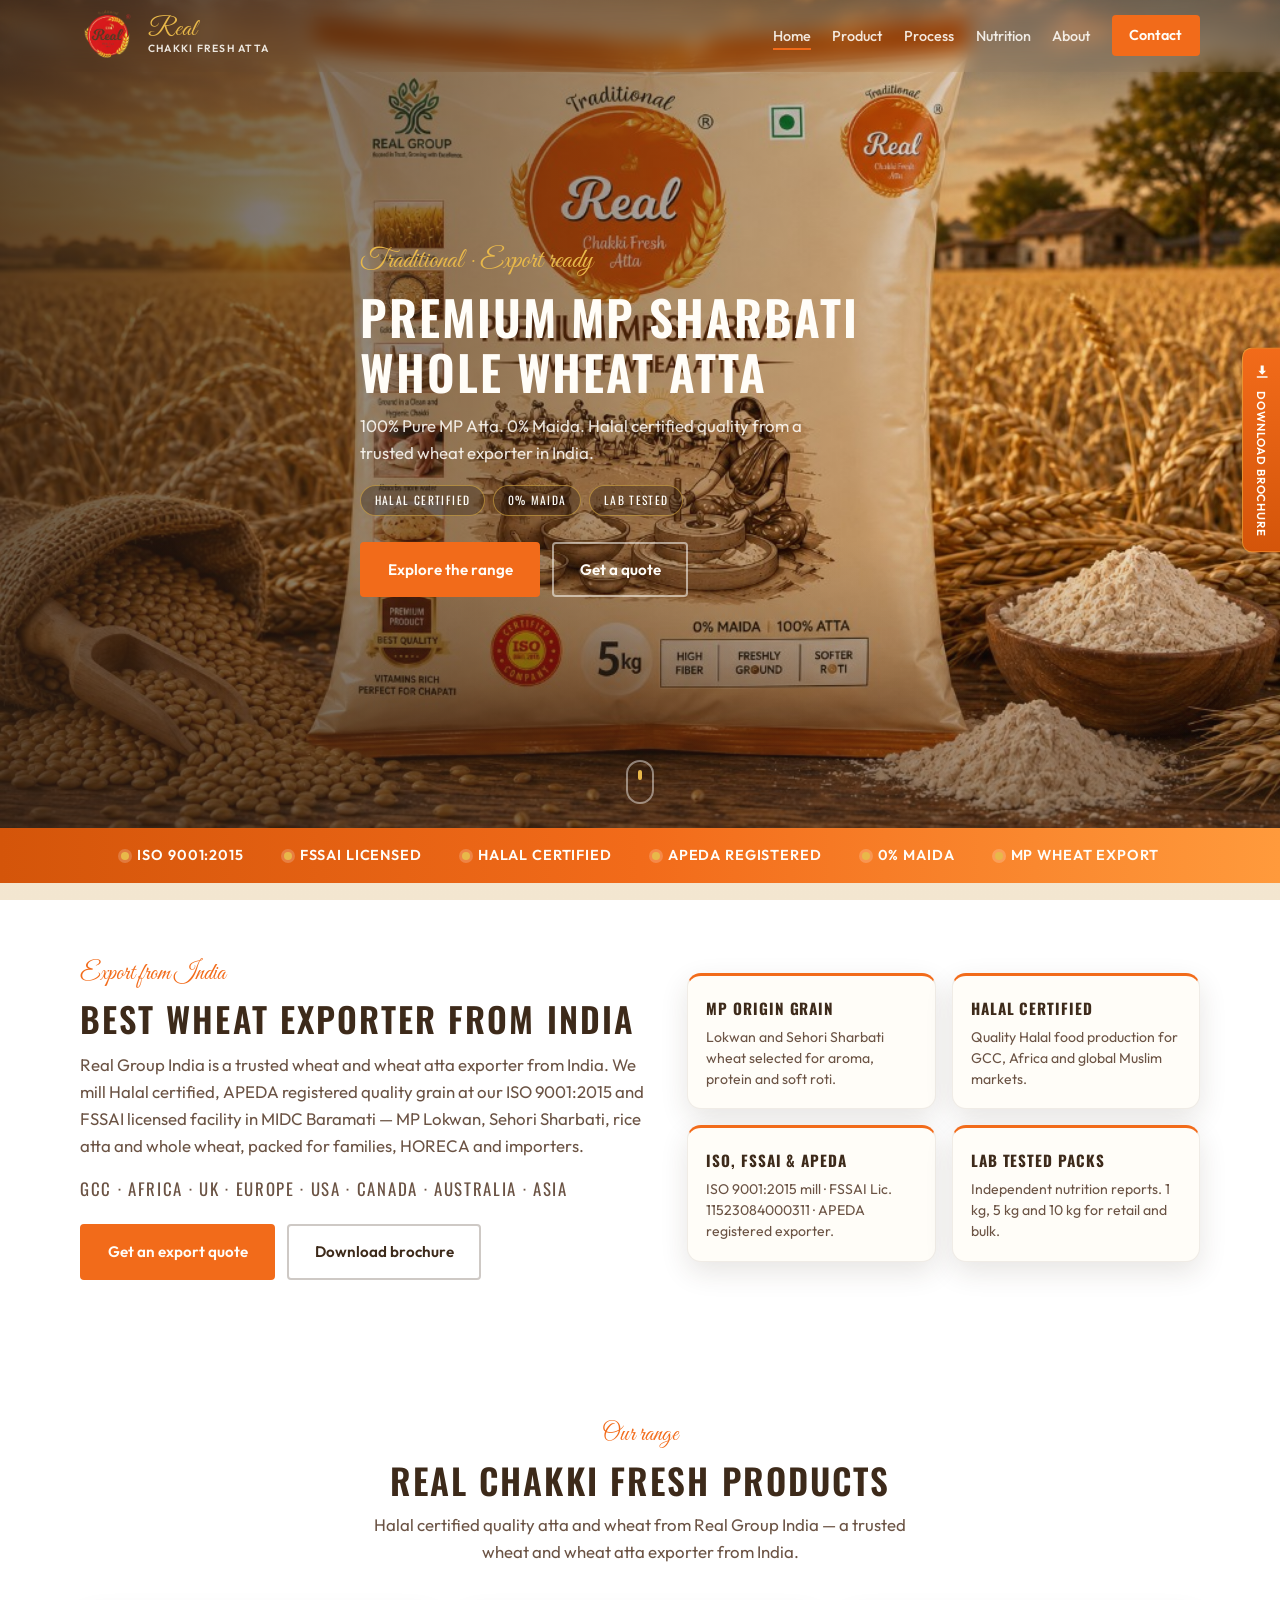
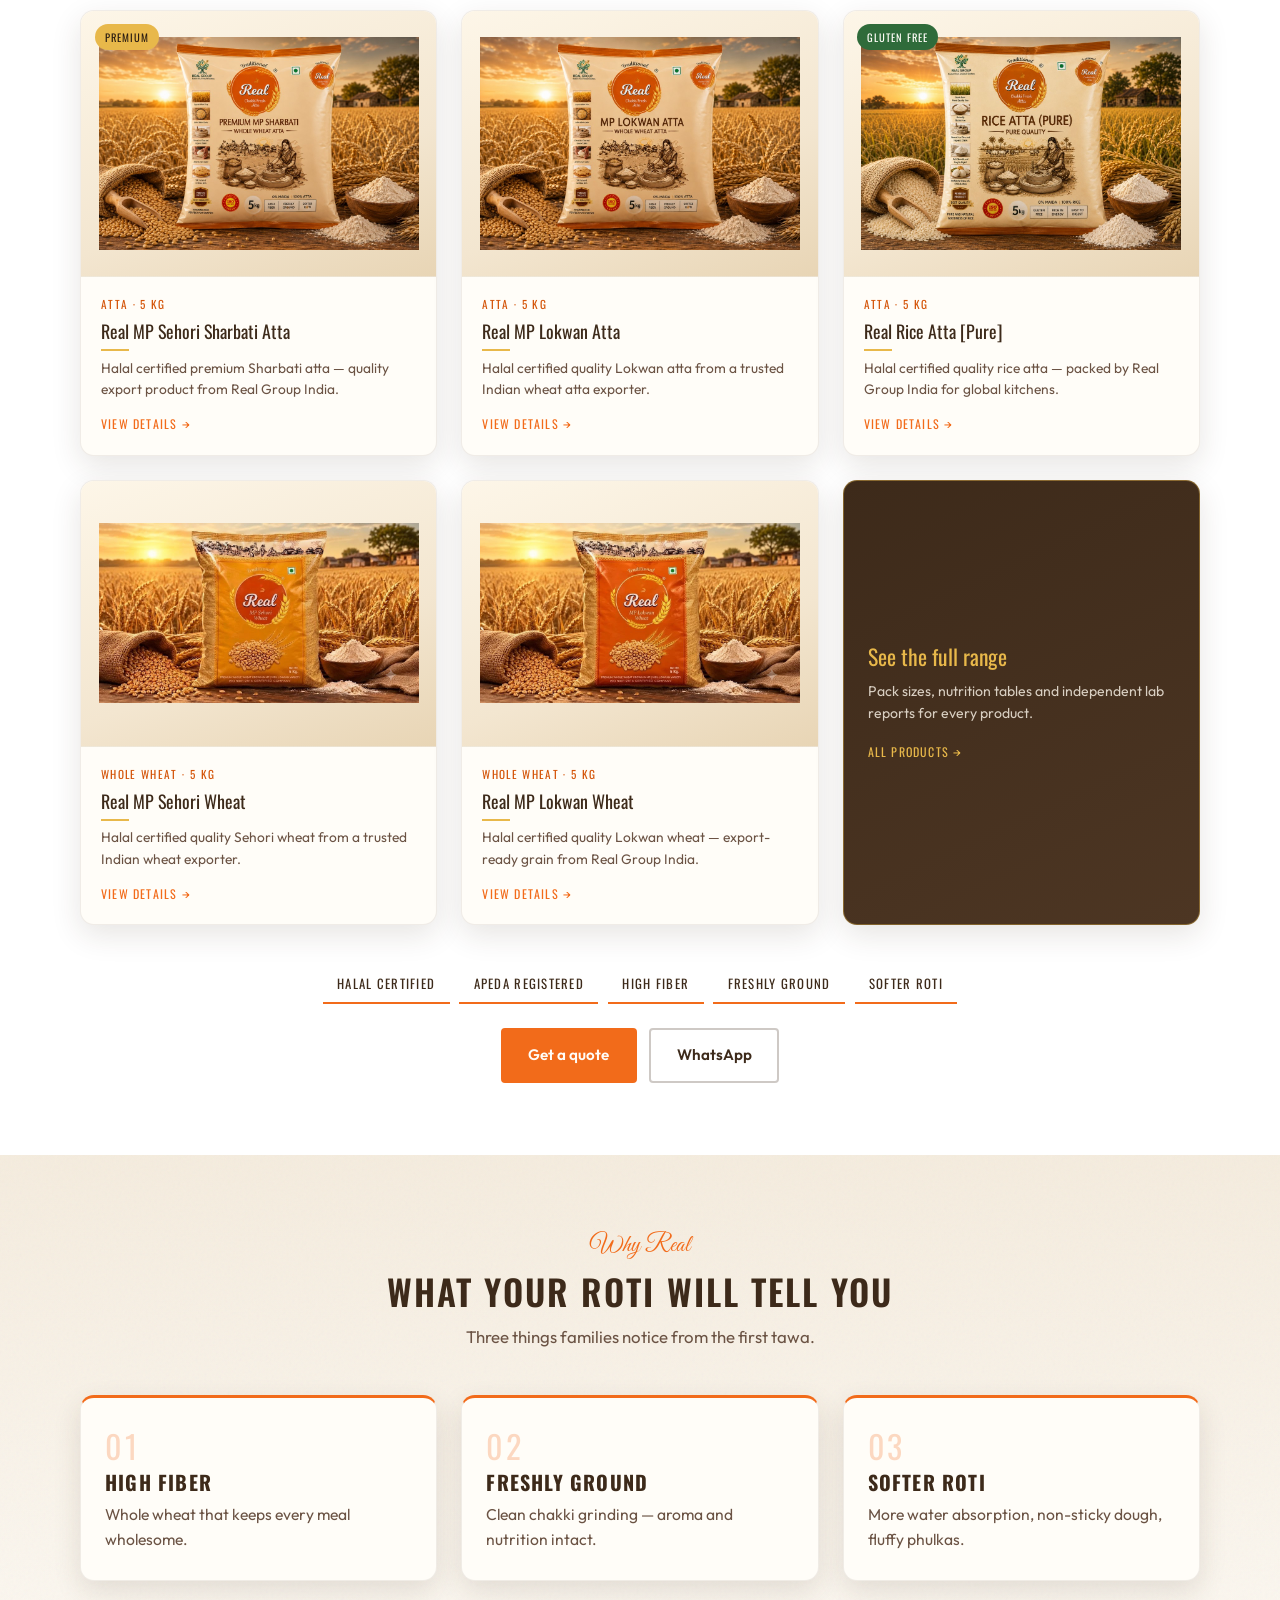
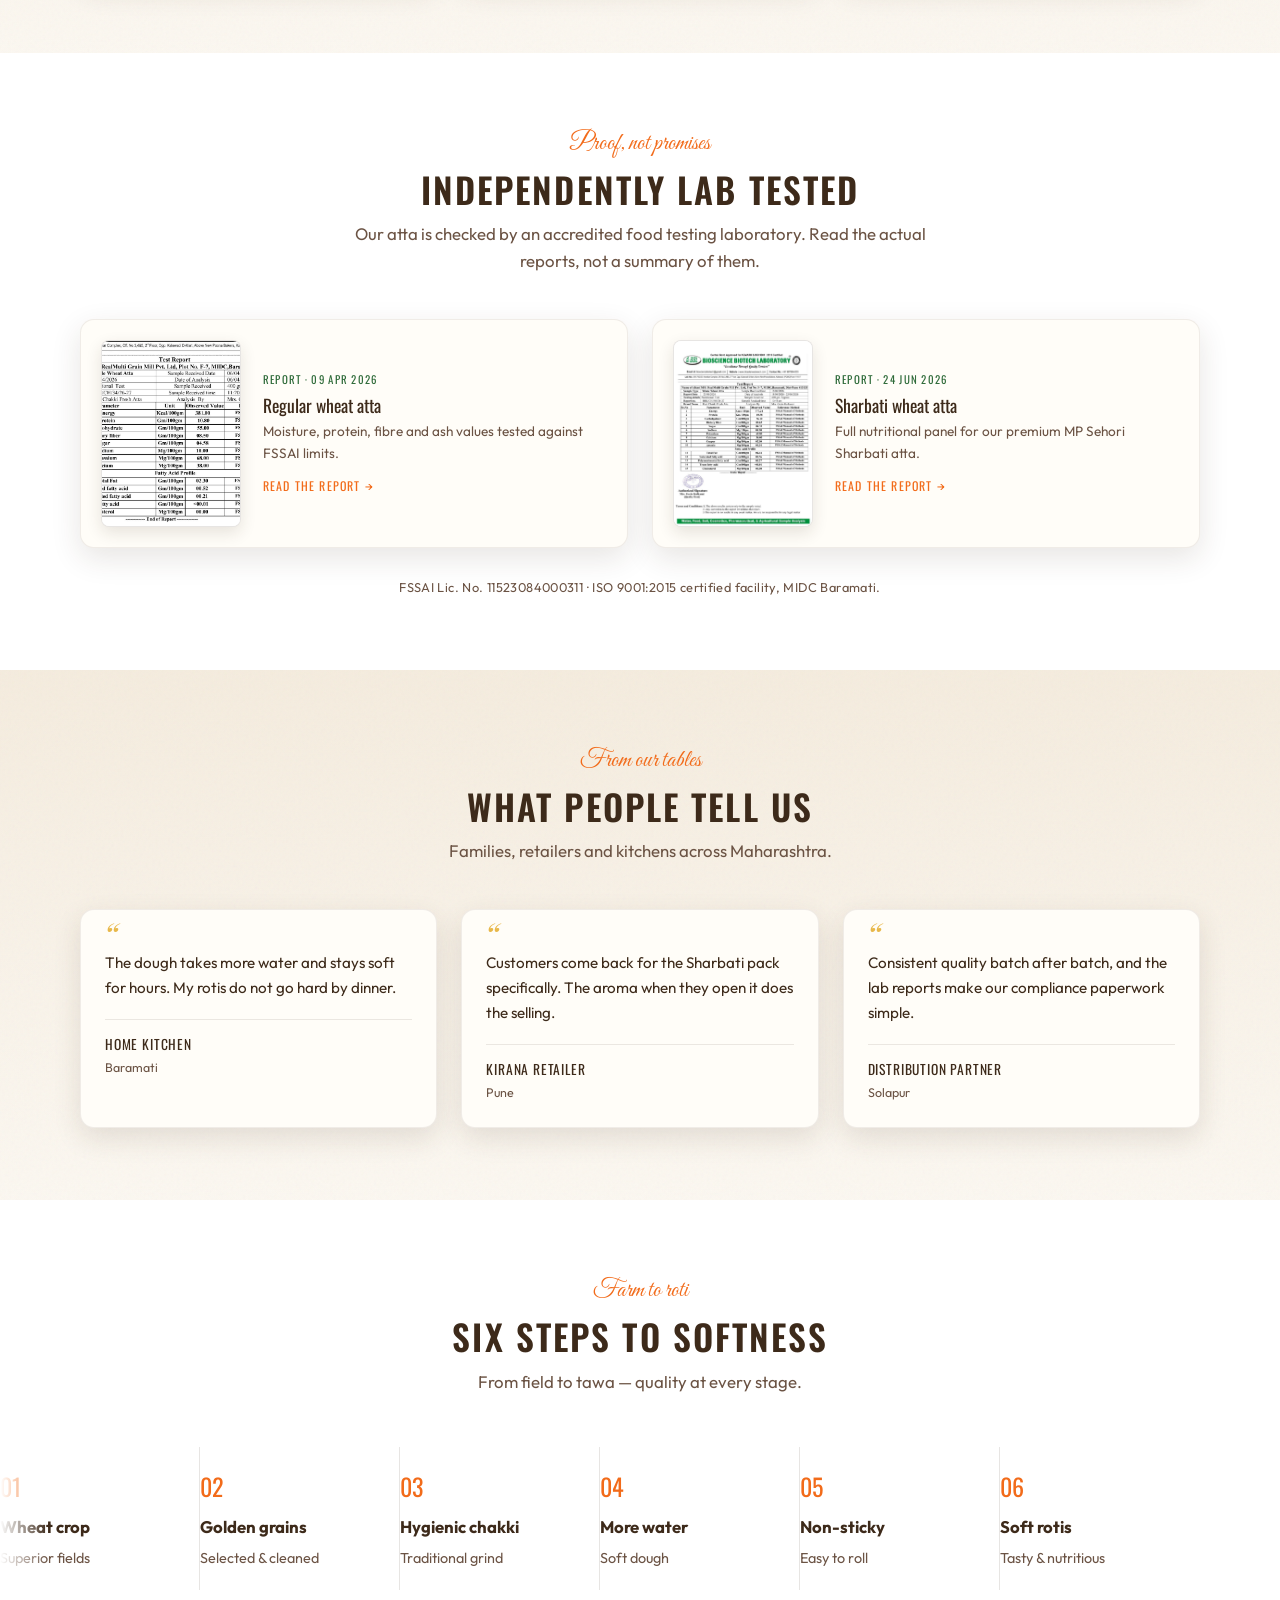
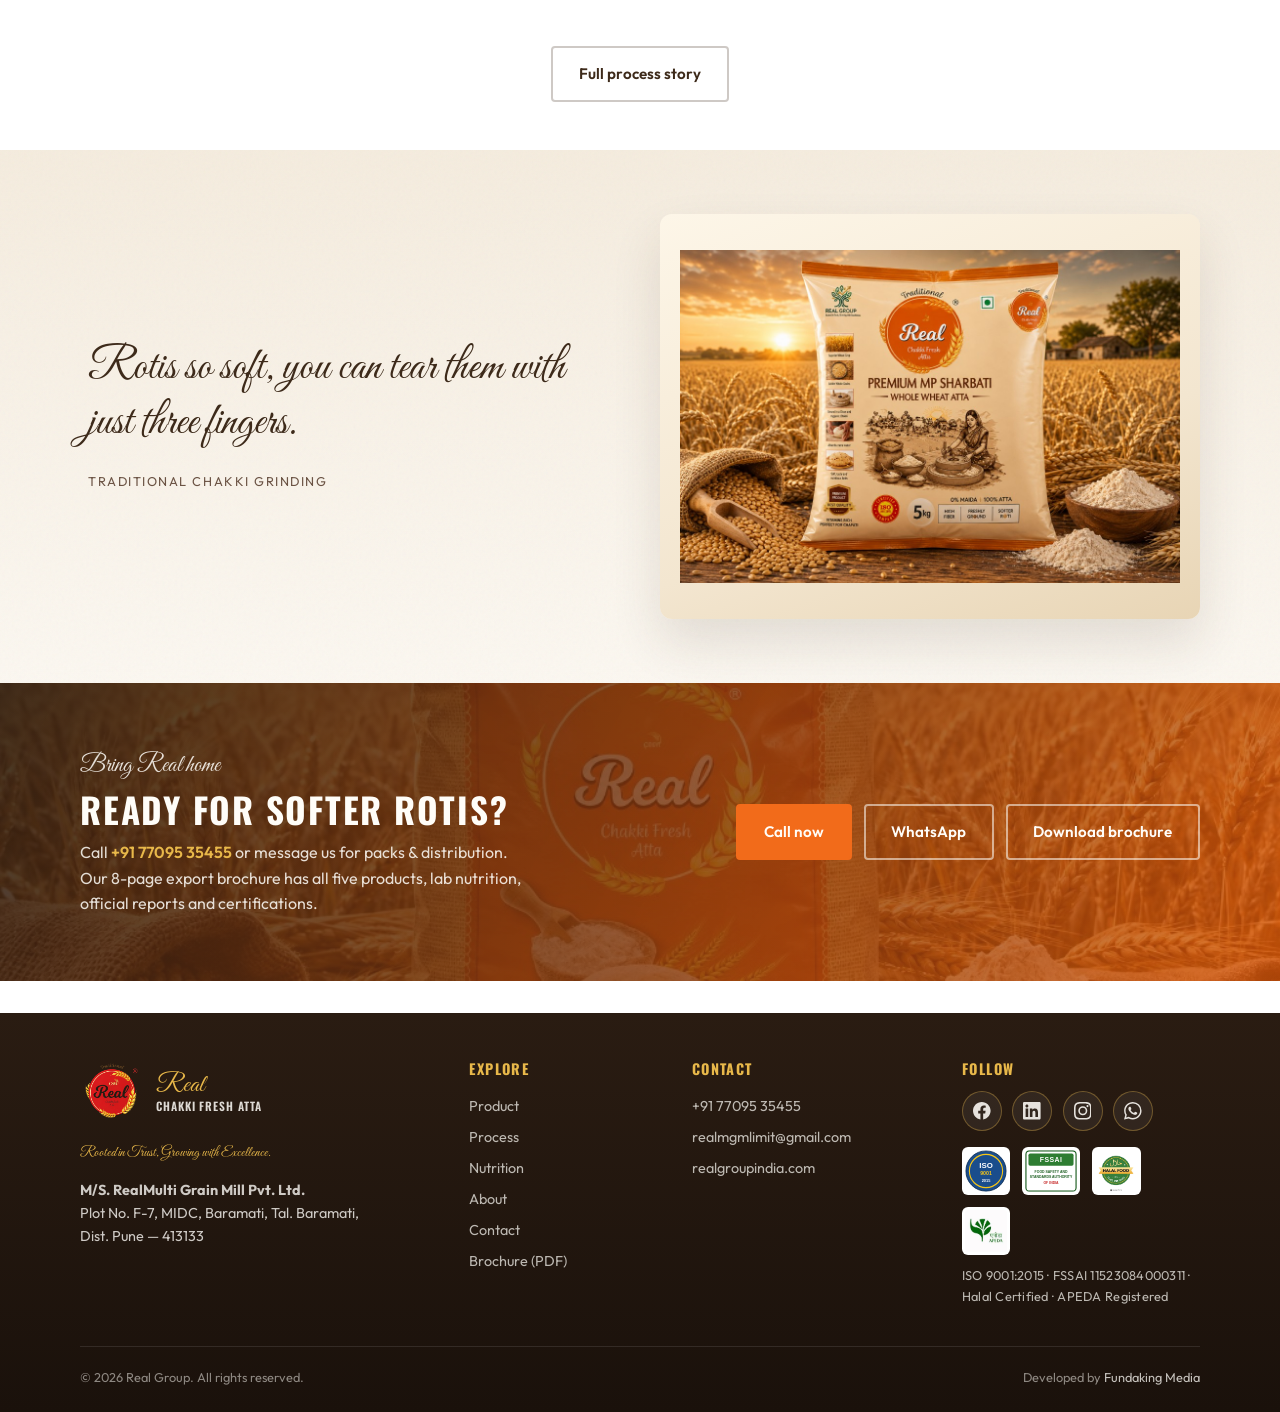
==== commit 0d8dc47e: "Rebuild brochure PDF with all five products, full nutrition, and lab reports. Co-authored-by: Cursor" ====
--- a/index.html
+++ b/index.html
@@ -353,7 +353,7 @@
         <div>
           <p class="eyebrow cta-band__eyebrow">Bring Real home</p>
           <h2>Ready for softer rotis?</h2>
-          <p>Call <a class="cta-band__phone" href="tel:+917709535455">+91 77095 35455</a> or message us for packs &amp; distribution. Our 5-page export brochure has the full range, lab nutrition and certifications.</p>
+          <p>Call <a class="cta-band__phone" href="tel:+917709535455">+91 77095 35455</a> or message us for packs &amp; distribution. Our 8-page export brochure has all five products, lab nutrition, official reports and certifications.</p>
         </div>
         <div class="cta-band__actions">
           <a class="btn btn-primary" href="tel:+917709535455">Call now</a>
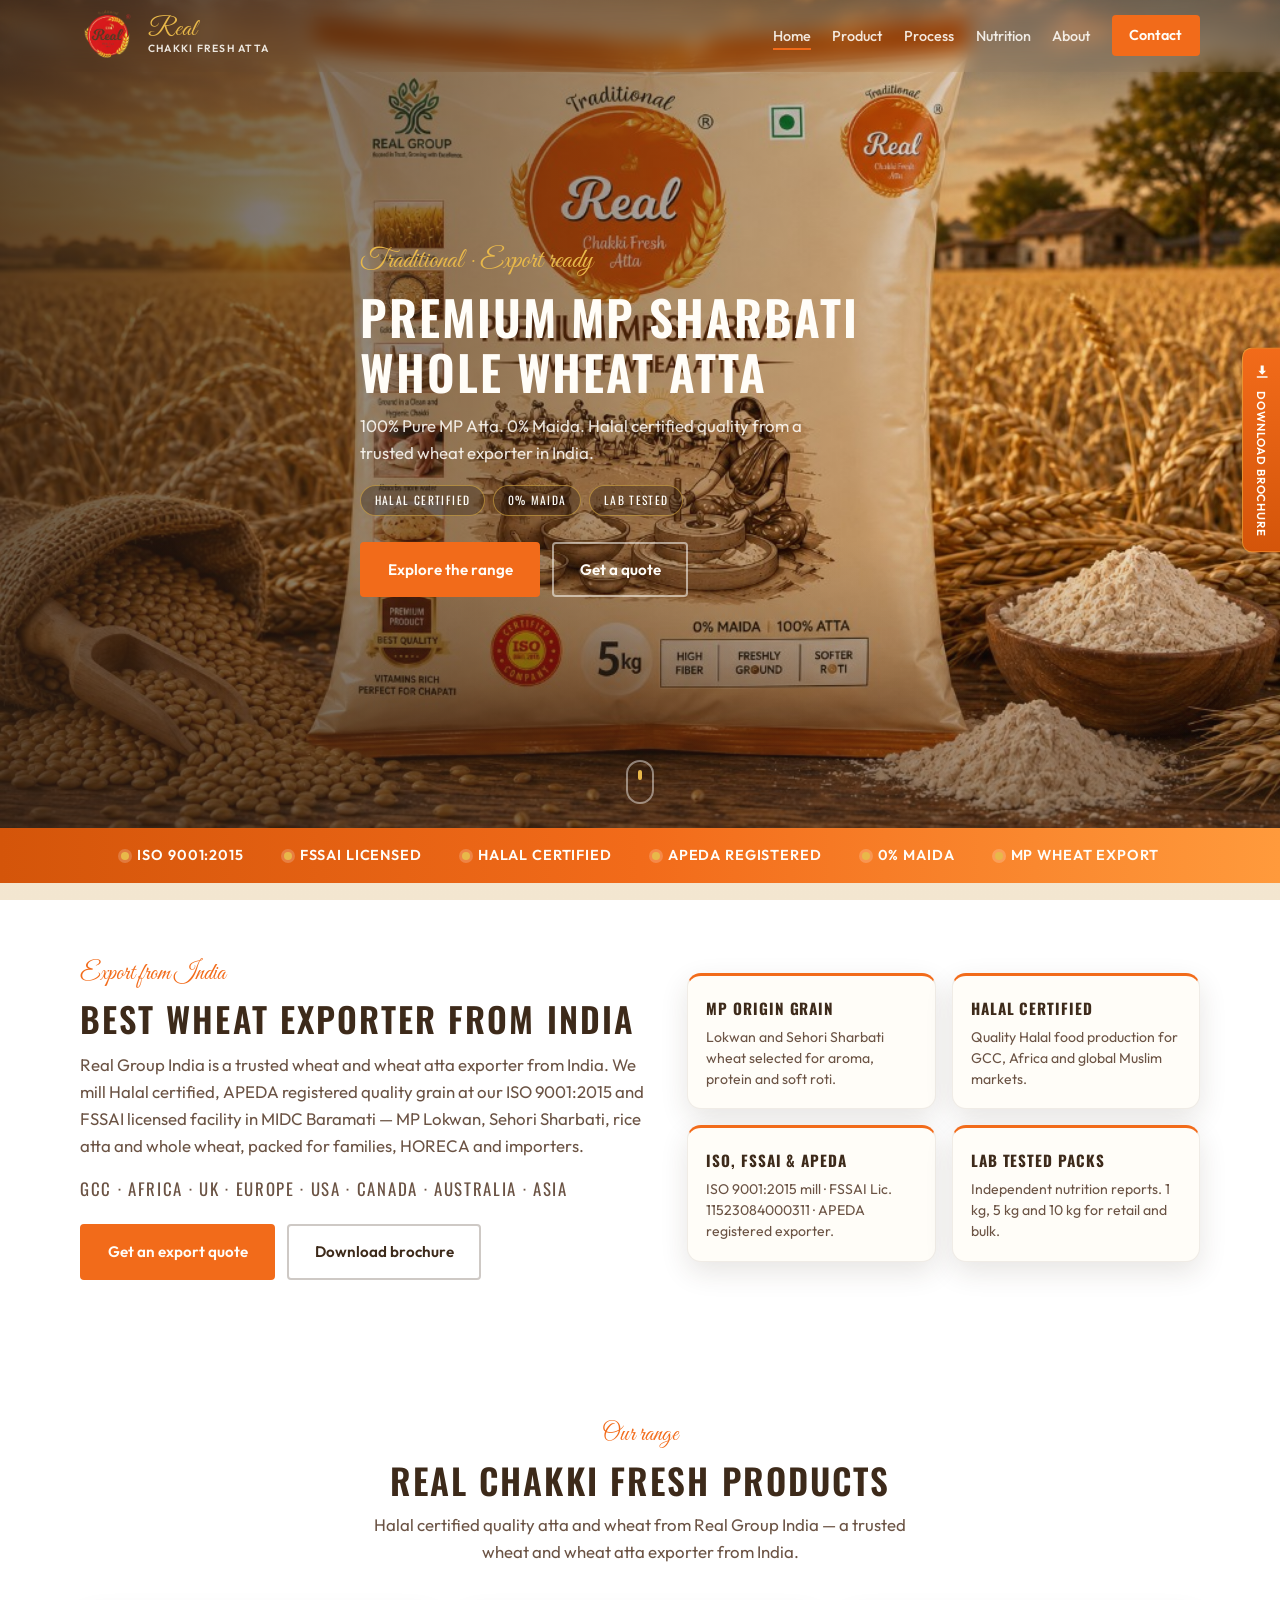
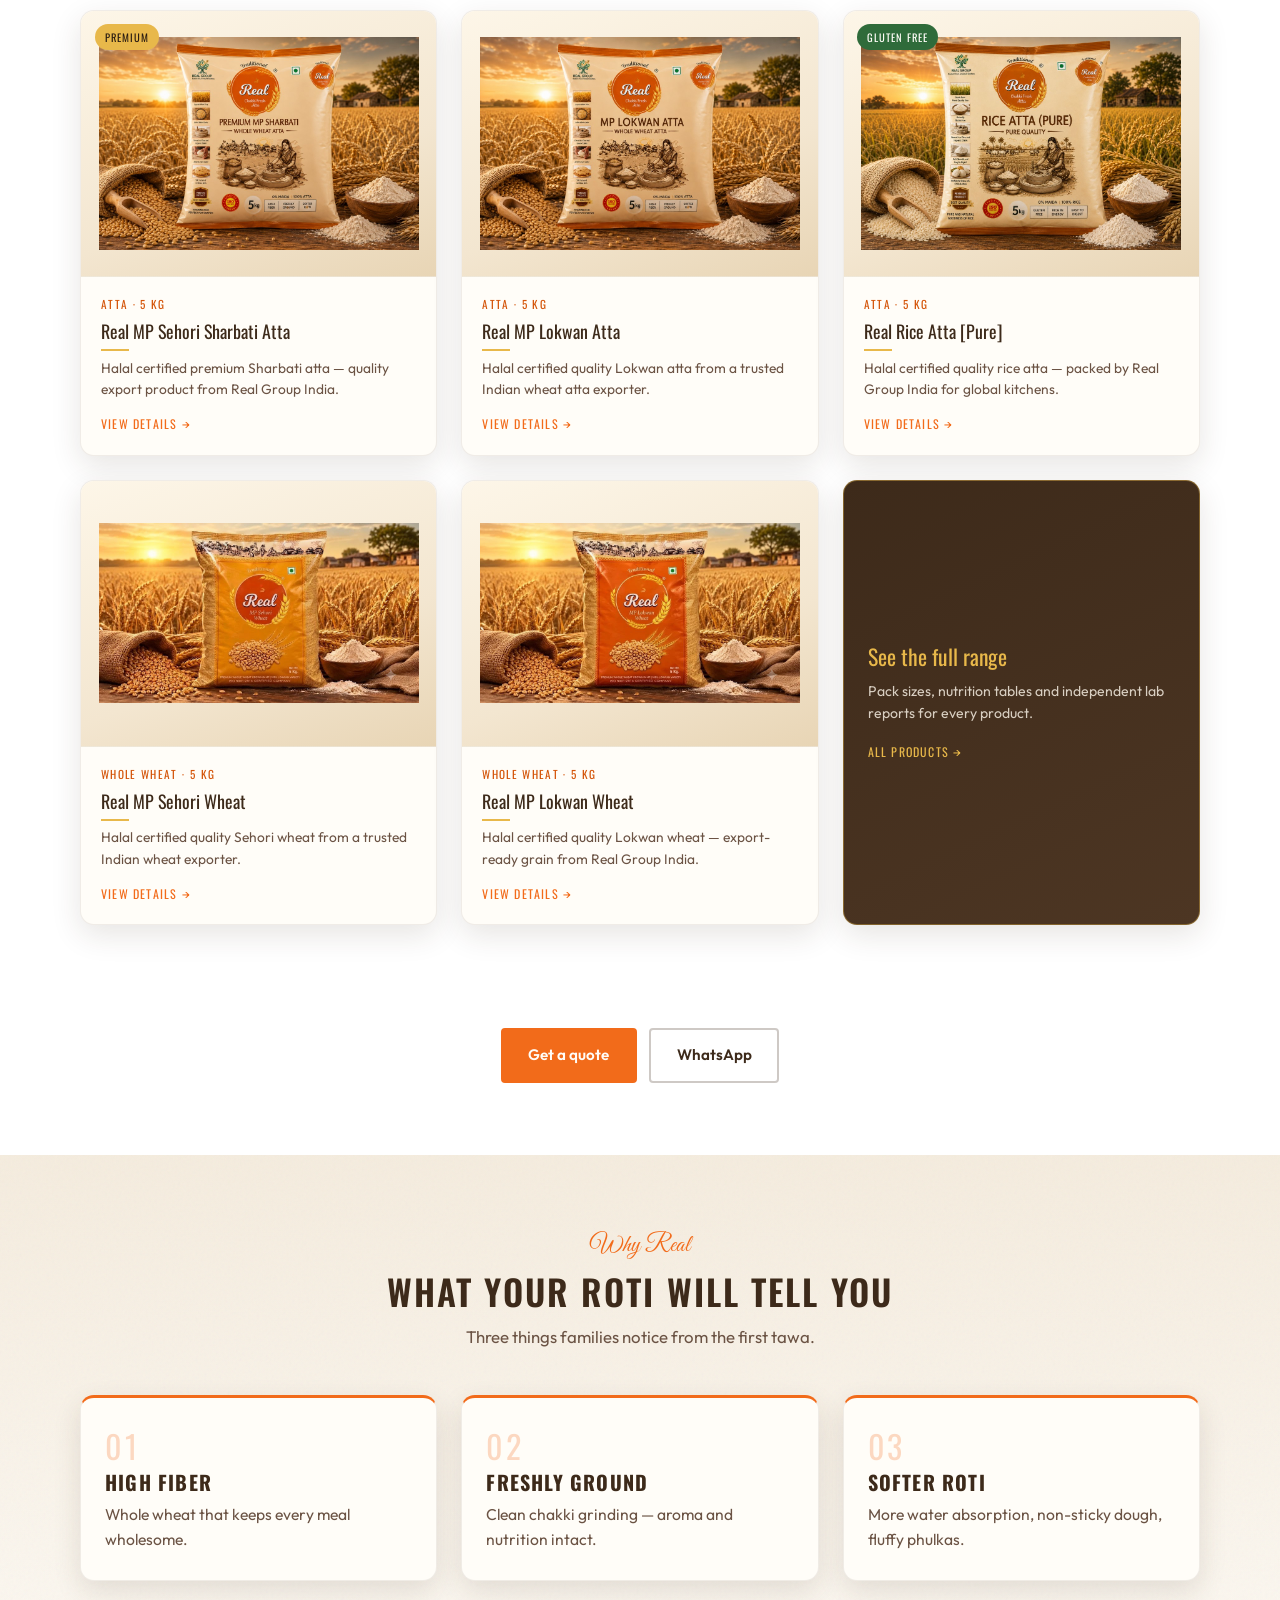
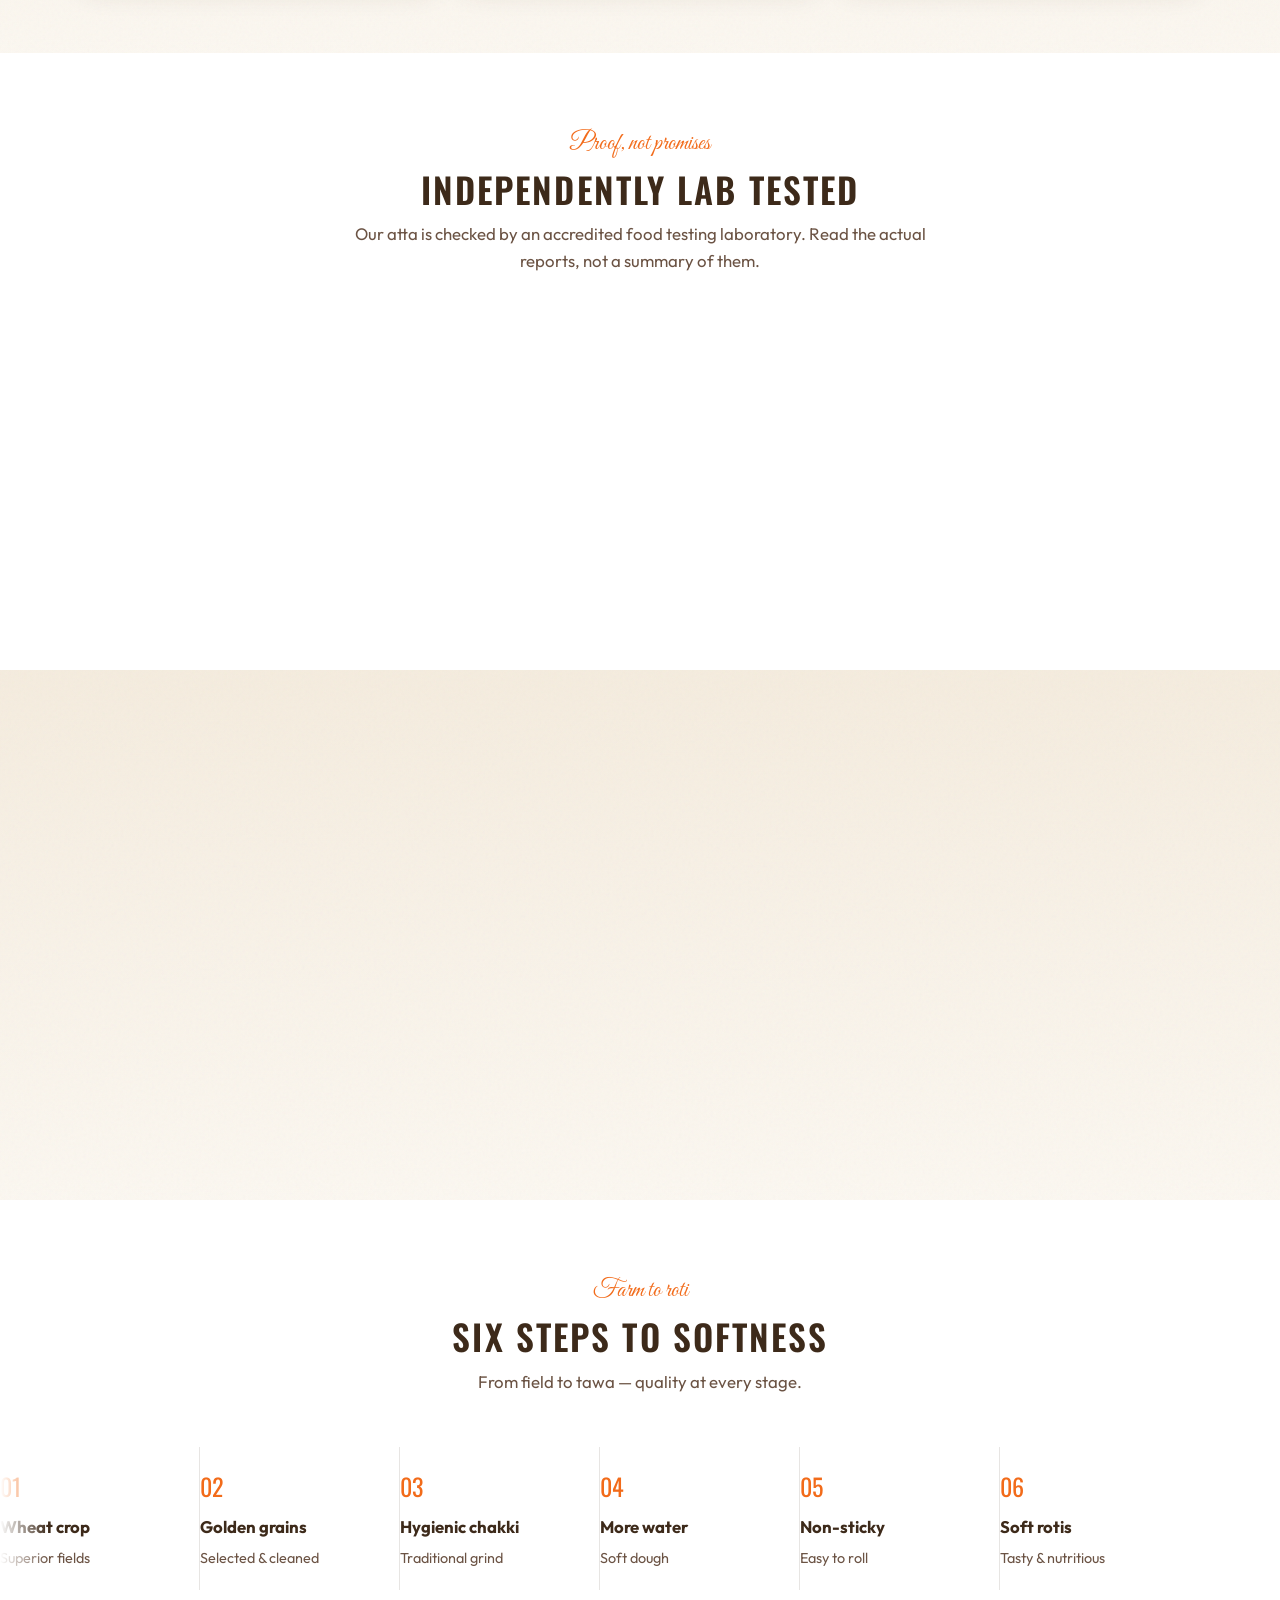
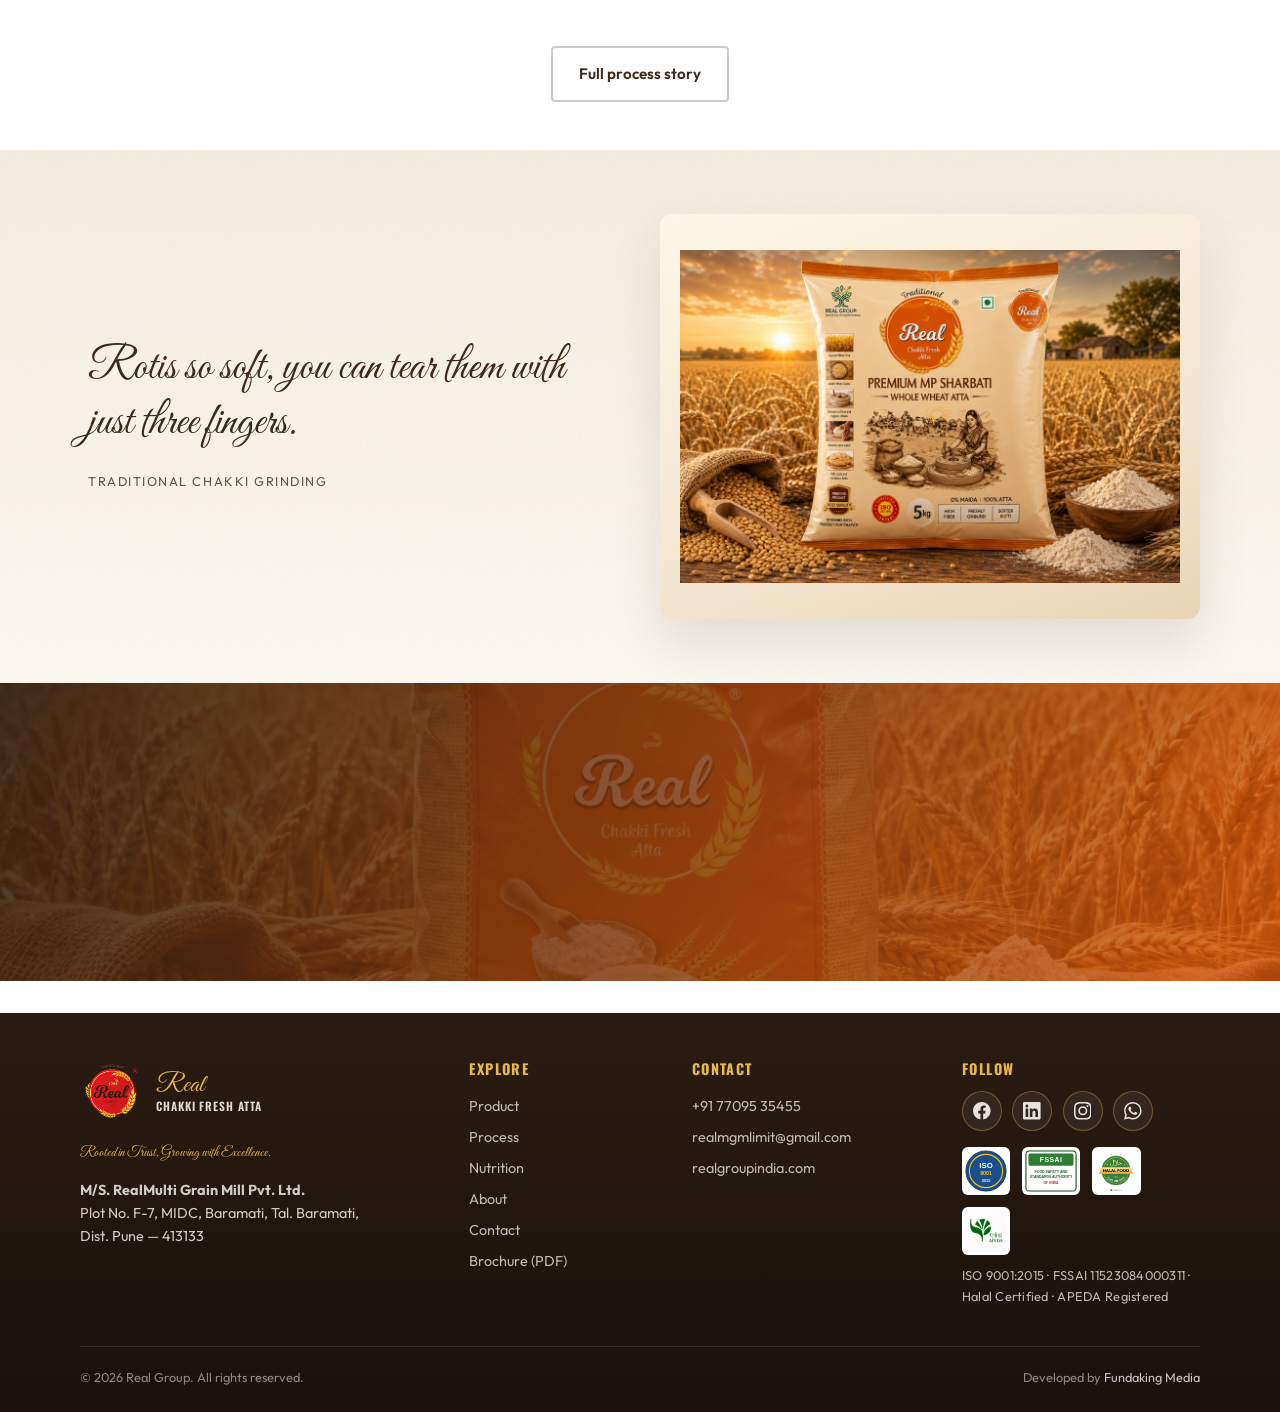
==== commit 1e0ed299: "Bust brochure PDF cache after form submit without renaming the file. Co-authored-by: Cursor <cursora" ====
--- a/index.html
+++ b/index.html
@@ -420,6 +420,6 @@
   </footer>
   <script>document.getElementById("y").textContent = new Date().getFullYear();</script>
   <script src="js/main.js"></script>
-  <script src="js/brochure-modal.js?v=5"></script>
+  <script src="js/brochure-modal.js?v=6"></script>
 </body>
 </html>
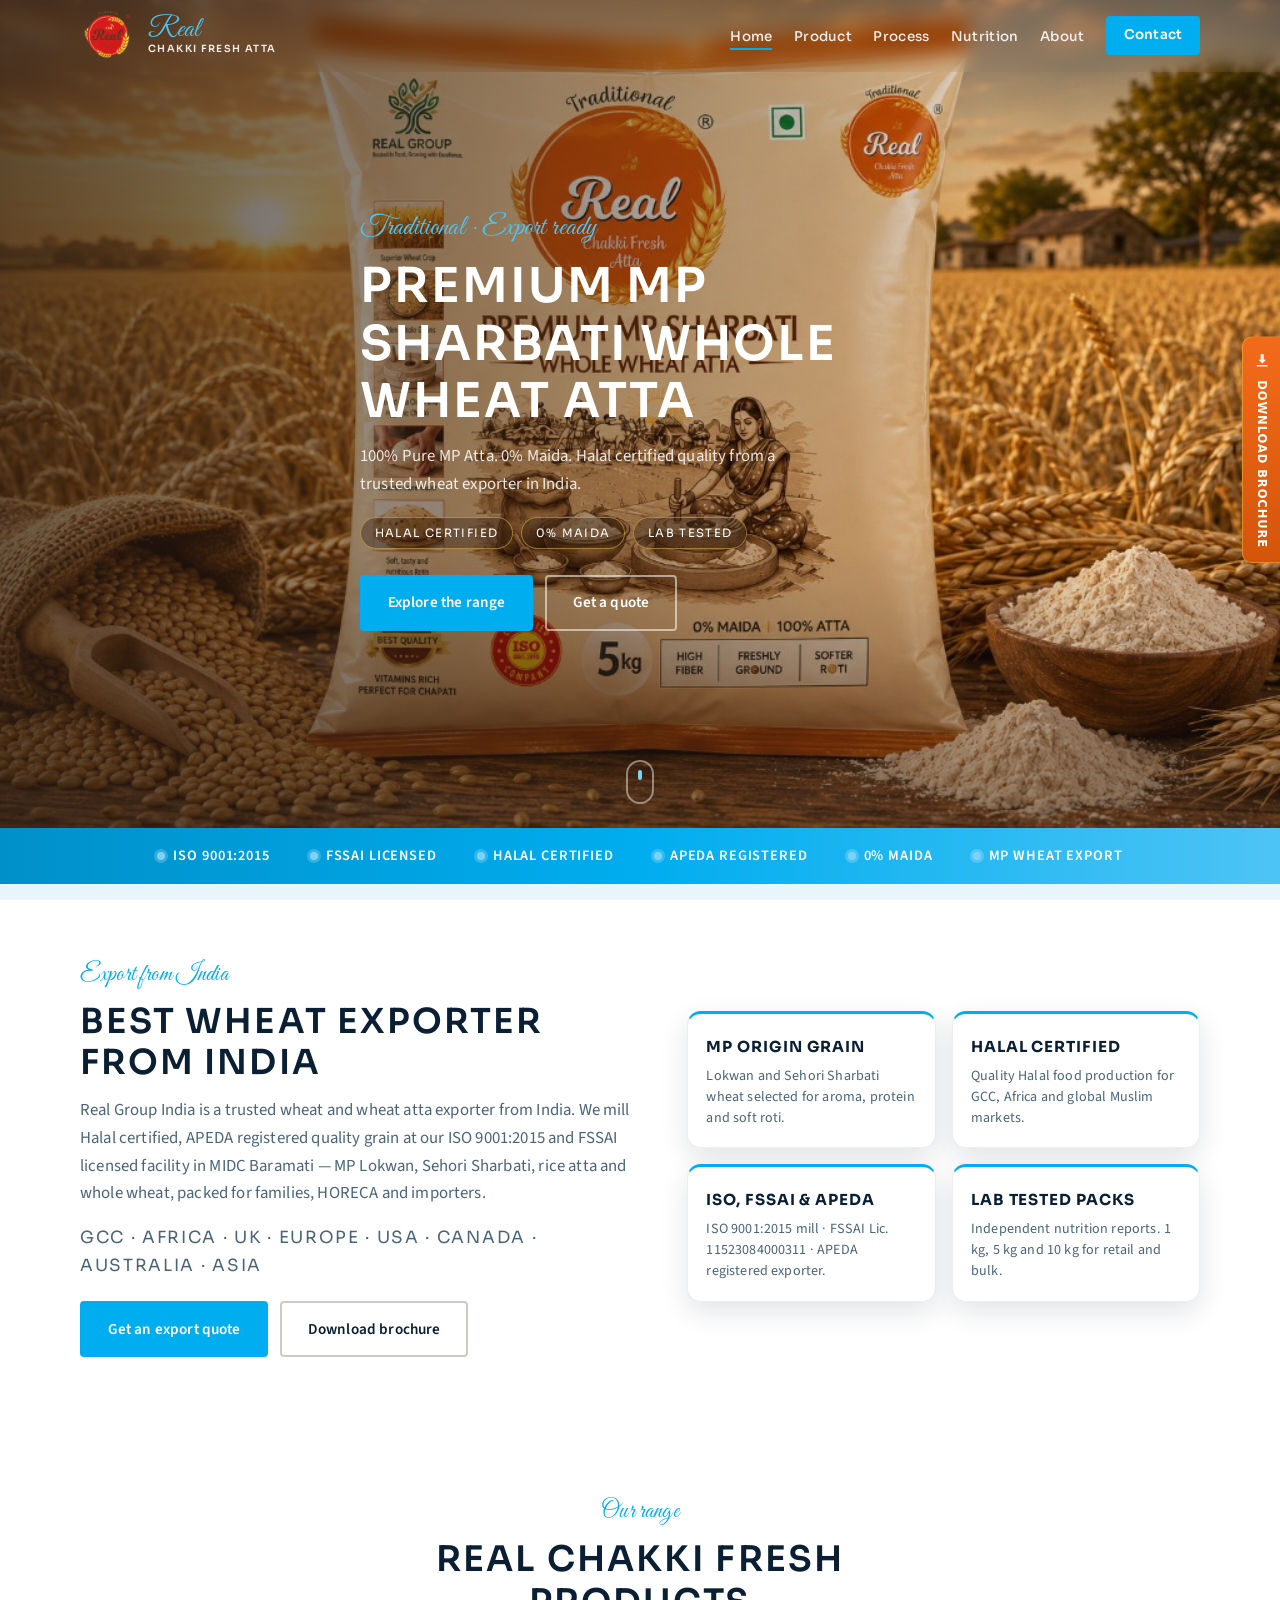
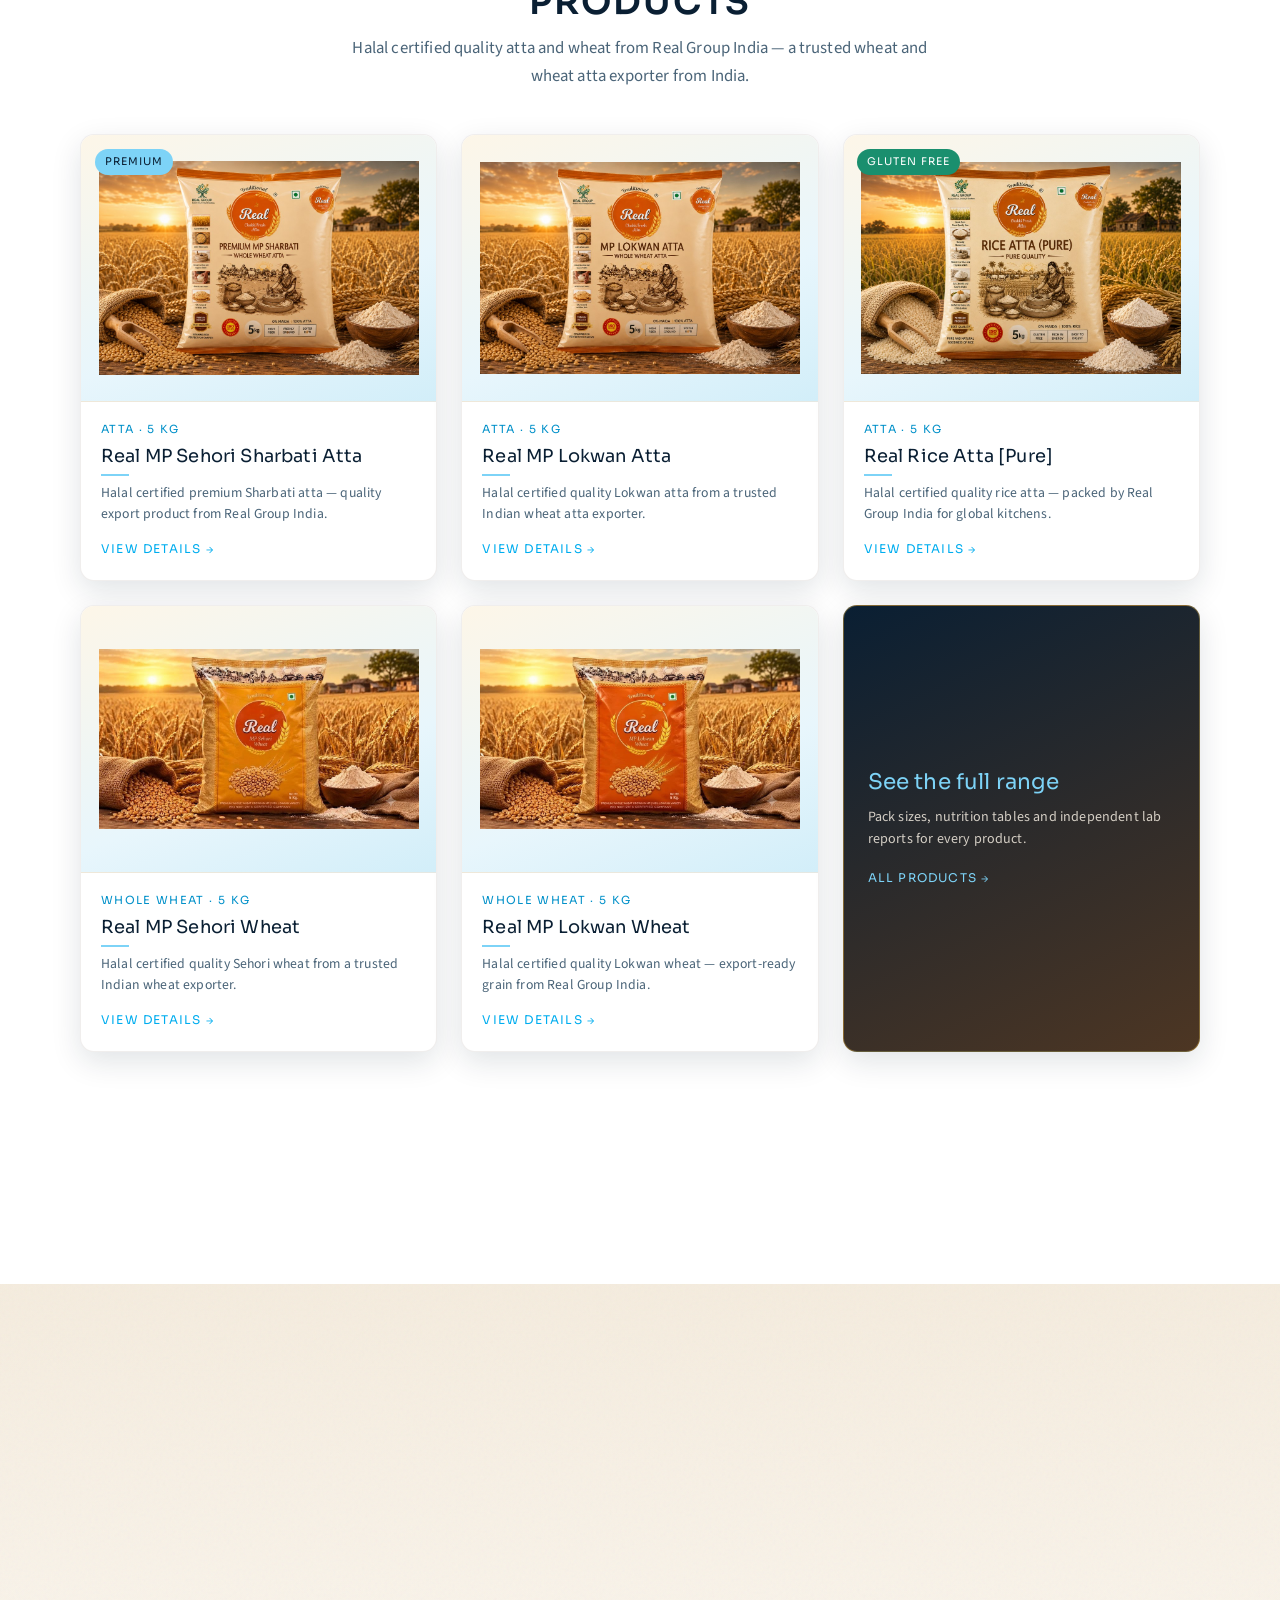
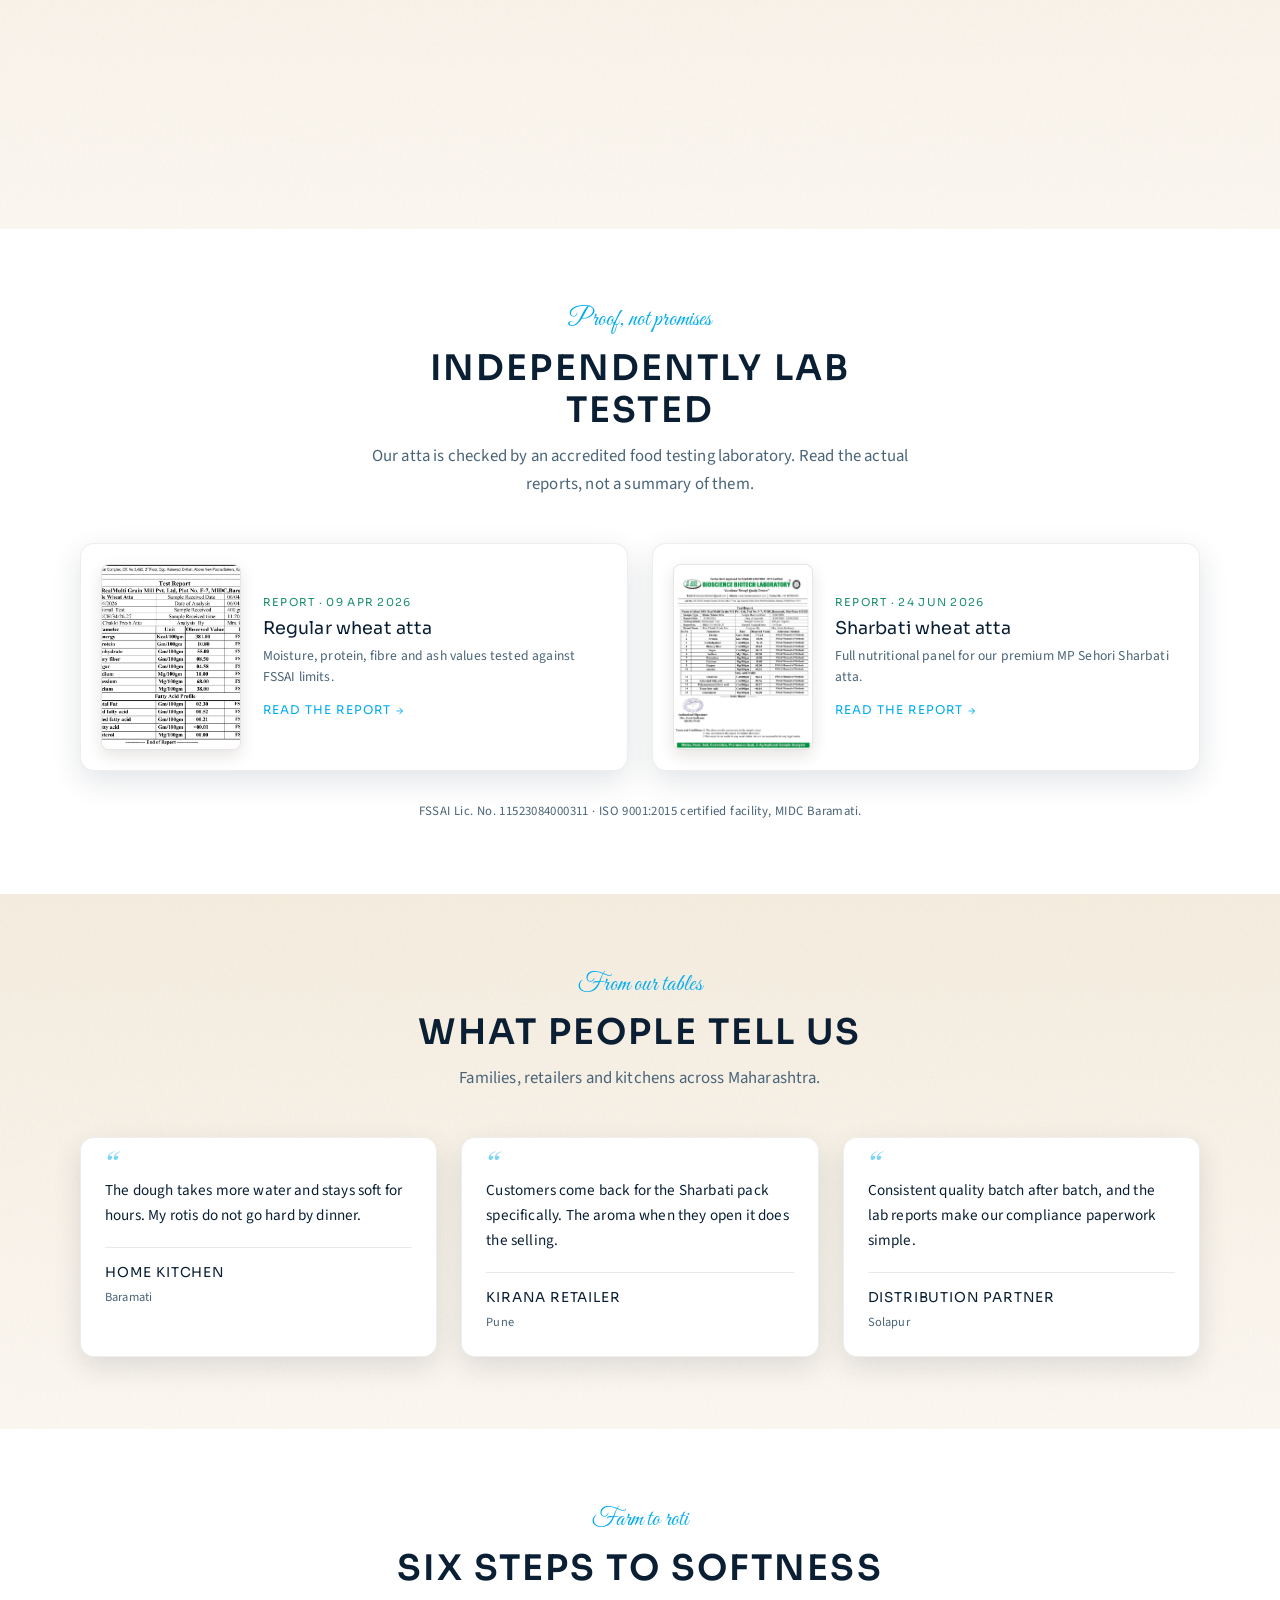
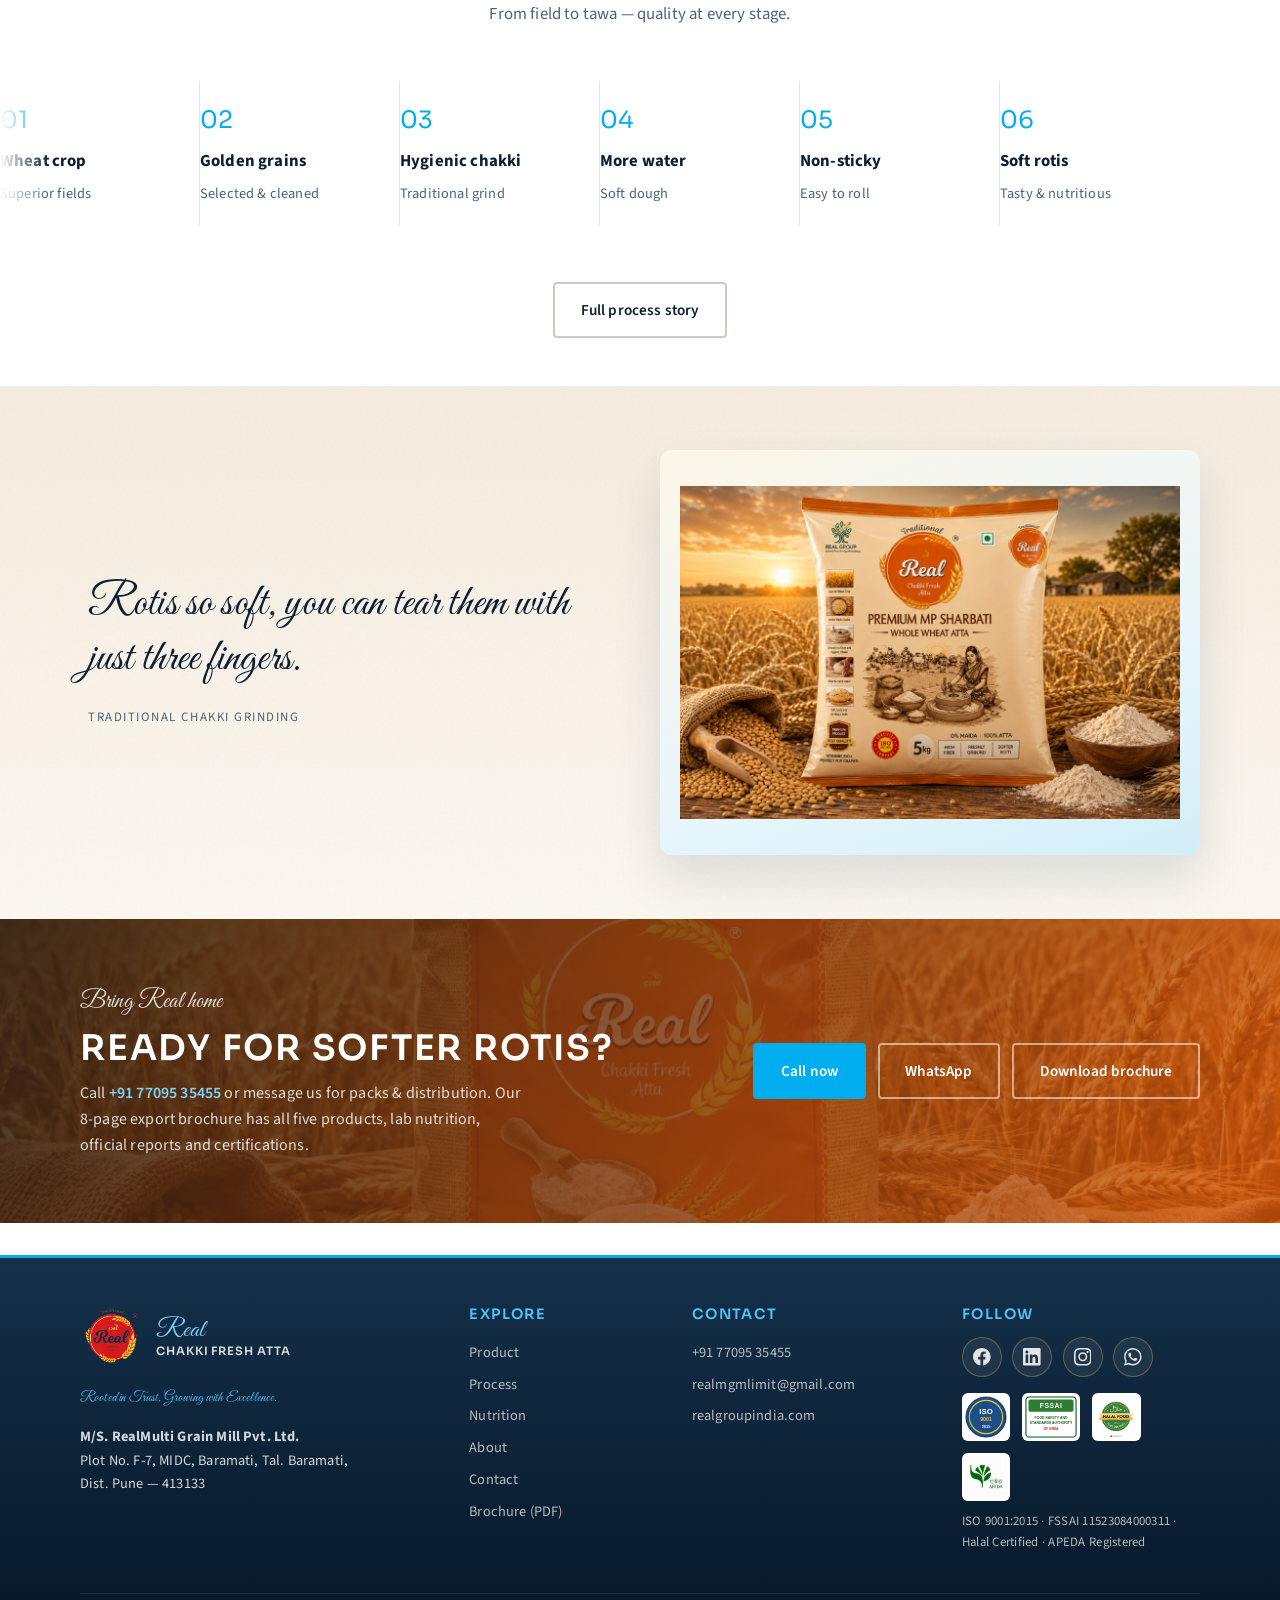
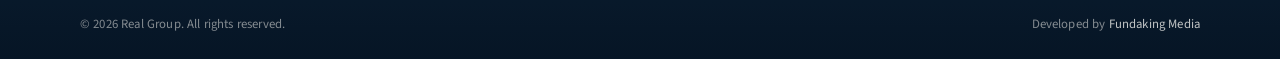
==== commit e931fc69: "Rebrand site theme to #00adef with navy nav/footer and updated typography. Co-authored-by: Cursor <c" ====
--- a/index.html
+++ b/index.html
@@ -1,4 +1,4 @@
-﻿<!DOCTYPE html>
+<!DOCTYPE html>
 <html lang="en">
 <head>
   <meta charset="UTF-8" />
@@ -7,8 +7,8 @@
   <meta name="description" content="Real Group India — trusted wheat and wheat atta exporter from India. Halal certified, ISO 9001:2015 and FSSAI licensed chakki-fresh MP Lokwan and Sharbati atta from Baramati." />
   <link rel="preconnect" href="https://fonts.googleapis.com" />
   <link rel="preconnect" href="https://fonts.gstatic.com" crossorigin />
-  <link href="https://fonts.googleapis.com/css2?family=Great+Vibes&family=Oswald:wght@500;600&family=Outfit:wght@400;500;600;700&display=swap" rel="stylesheet" />
-  <link rel="stylesheet" href="css/styles.css?v=11" />
+  <link href="https://fonts.googleapis.com/css2?family=Great+Vibes&family=Sora:wght@500;600;700&family=Source+Sans+3:wght@400;500;600;700&display=swap" rel="stylesheet" />
+  <link rel="stylesheet" href="css/styles.css?v=12" />
   <link rel="icon" href="assets/favicon.png" type="image/png" />
 </head>
 <body>
--- a/css/styles.css
+++ b/css/styles.css
@@ -1,23 +1,31 @@
-/* Real Chakki Fresh Atta — brand styles */
+/* Real Chakki Fresh Atta — brand styles
+   Theme: #00adef + white · dark navy nav/footer */
 :root {
-  --orange: #f26b1a;
-  --orange-deep: #d4550a;
-  --orange-soft: #ff9a3c;
-  --beige: #f3e6d0;
-  --beige-deep: #e8d5b5;
-  --paper: #faf3e6;
-  --brown: #3d2a1a;
-  --brown-mid: #6b5344;
-  --gold: #e8b84a;
-  --gold-deep: #c9922e;
-  --green: #2f6b3a;
-  --white: #fffdf8;
-  --ink: #2a1c12;
-  --shadow: rgba(61, 42, 26, 0.12);
+  --brand: #00adef;
+  --brand-deep: #0090c9;
+  --brand-soft: #4dc4f5;
+  --brand-mist: rgba(0, 173, 239, 0.12);
+  --navy: #0a1f33;
+  --navy-deep: #061525;
+  --navy-mid: #14304a;
+  --orange: var(--brand);
+  --orange-deep: var(--brand-deep);
+  --orange-soft: var(--brand-soft);
+  --beige: #e8f6fc;
+  --beige-deep: #d2eef9;
+  --paper: #f5fbfd;
+  --brown: var(--navy);
+  --brown-mid: #4a6478;
+  --gold: #7dd3f7;
+  --gold-deep: var(--brand-deep);
+  --green: #1a8f6e;
+  --white: #ffffff;
+  --ink: #0a1f33;
+  --shadow: rgba(10, 31, 51, 0.12);
   --radius: 4px;
   --font-display: "Great Vibes", cursive;
-  --font-body: "Outfit", system-ui, sans-serif;
-  --font-title: "Oswald", "Outfit", sans-serif;
+  --font-body: "Source Sans 3", system-ui, sans-serif;
+  --font-title: "Sora", "Source Sans 3", sans-serif;
   --max: 1120px;
   --header-h: 72px;
   --ease: cubic-bezier(0.22, 1, 0.36, 1);
@@ -39,12 +47,13 @@
   font-weight: 400;
   color: var(--ink);
   background:
-    radial-gradient(ellipse 80% 50% at 10% 0%, rgba(242, 107, 26, 0.08), transparent 50%),
-    radial-gradient(ellipse 60% 40% at 90% 10%, rgba(232, 184, 74, 0.12), transparent 45%),
-    linear-gradient(180deg, var(--paper) 0%, var(--beige) 100%);
+    radial-gradient(ellipse 80% 50% at 10% 0%, rgba(0, 173, 239, 0.1), transparent 50%),
+    radial-gradient(ellipse 55% 40% at 95% 5%, rgba(10, 31, 51, 0.05), transparent 45%),
+    linear-gradient(180deg, #ffffff 0%, var(--paper) 55%, var(--beige) 100%);
   background-attachment: fixed;
-  line-height: 1.6;
+  line-height: 1.65;
   min-height: 100vh;
+  letter-spacing: 0.01em;
 }
 
 img {
@@ -66,8 +75,11 @@
 
 h1, h2, h3, h4 {
   margin: 0;
-  line-height: 1.15;
-  color: var(--brown);
+  line-height: 1.2;
+  color: var(--navy);
+  font-family: var(--font-title);
+  font-weight: 600;
+  letter-spacing: -0.02em;
 }
 
 p {
@@ -87,9 +99,10 @@
   height: var(--header-h);
   display: flex;
   align-items: center;
-  background: rgba(250, 243, 230, 0.92);
+  background: var(--navy);
   backdrop-filter: blur(10px);
-  border-bottom: 1px solid rgba(61, 42, 26, 0.08);
+  border-bottom: 1px solid rgba(0, 173, 239, 0.2);
+  box-shadow: 0 4px 24px rgba(6, 21, 37, 0.25);
 }
 
 .header-inner {
@@ -122,25 +135,26 @@
 
 .brand-text .script {
   font-family: var(--font-display);
-  font-size: 1.65rem;
-  color: var(--orange);
+  font-size: 1.75rem;
+  color: var(--brand);
   line-height: 1;
 }
 
 .brand-text .sub {
-  font-size: 0.65rem;
+  font-family: var(--font-title);
+  font-size: 0.62rem;
   font-weight: 600;
-  letter-spacing: 0.12em;
-  text-transform: uppercase;
-  color: var(--brown-mid);
+  letter-spacing: 0.14em;
+  text-transform: uppercase;
+  color: rgba(255, 255, 255, 0.78);
 }
 
 .nav-toggle {
   display: none;
   width: 44px;
   height: 44px;
-  border: 1px solid rgba(61, 42, 26, 0.15);
-  background: var(--white);
+  border: 1px solid rgba(255, 255, 255, 0.25);
+  background: rgba(255, 255, 255, 0.08);
   border-radius: var(--radius);
   cursor: pointer;
   align-items: center;
@@ -154,7 +168,7 @@
   display: block;
   width: 20px;
   height: 2px;
-  background: var(--brown);
+  background: #fff;
   transition: transform 0.25s var(--ease), opacity 0.2s;
 }
 
@@ -177,9 +191,11 @@
 }
 
 .site-nav a {
-  font-size: 0.9rem;
+  font-family: var(--font-title);
+  font-size: 0.84rem;
   font-weight: 500;
-  color: var(--brown-mid);
+  letter-spacing: 0.02em;
+  color: rgba(255, 255, 255, 0.86);
   padding: 0.35rem 0;
   position: relative;
   transition: color 0.2s;
@@ -192,7 +208,7 @@
   bottom: 0;
   width: 100%;
   height: 2px;
-  background: var(--orange);
+  background: var(--brand);
   transform: scaleX(0);
   transform-origin: left;
   transition: transform 0.25s var(--ease);
@@ -200,7 +216,7 @@
 
 .site-nav a:hover,
 .site-nav a[aria-current="page"] {
-  color: var(--brown);
+  color: #fff;
 }
 
 .site-nav a:hover::after,
@@ -212,7 +228,7 @@
   display: inline-flex !important;
   align-items: center;
   padding: 0.55rem 1.1rem !important;
-  background: var(--orange);
+  background: var(--brand);
   color: var(--white) !important;
   border-radius: var(--radius);
   font-weight: 600 !important;
@@ -334,7 +350,7 @@
 .hero-eyebrow {
   font-family: var(--font-display);
   font-size: 1.75rem;
-  color: var(--gold);
+  color: var(--brand-soft);
   margin-bottom: 0.35rem;
   opacity: 0;
   animation: rise 0.9s var(--ease) 0.15s forwards;
@@ -725,22 +741,22 @@
   padding: 3.5rem 0 2.5rem;
   text-align: center;
   background:
-    linear-gradient(180deg, rgba(242, 107, 26, 0.12), transparent),
-    radial-gradient(ellipse at 50% 0%, rgba(232, 184, 74, 0.2), transparent 60%);
-  border-bottom: 1px solid rgba(61, 42, 26, 0.08);
+    linear-gradient(180deg, rgba(0, 173, 239, 0.12), transparent),
+    radial-gradient(ellipse at 50% 0%, rgba(10, 31, 51, 0.06), transparent 60%);
+  border-bottom: 1px solid rgba(10, 31, 51, 0.08);
 }
 
 .page-hero .eyebrow {
   font-family: var(--font-display);
   font-size: 1.6rem;
-  color: var(--orange);
+  color: var(--brand);
 }
 
 .page-hero h1 {
   font-family: var(--font-title);
   font-size: clamp(1.75rem, 3.5vw, 2.5rem);
-  letter-spacing: 0.06em;
-  text-transform: uppercase;
+  letter-spacing: -0.02em;
+  text-transform: none;
   margin: 0.35rem 0 0.75rem;
 }
 
@@ -1433,10 +1449,11 @@
 
 /* ——— Footer ——— */
 .site-footer {
-  background: linear-gradient(180deg, #2a1c12, #1a110b);
-  color: rgba(255, 253, 248, 0.78);
+  background: linear-gradient(180deg, var(--navy-mid), var(--navy-deep));
+  color: rgba(255, 255, 255, 0.82);
   padding: 3rem 0 1.5rem;
   margin-top: 2rem;
+  border-top: 3px solid var(--brand);
 }
 
 .footer-grid {
@@ -1452,8 +1469,8 @@
 
 .footer-motto {
   font-family: var(--font-display);
-  font-size: 1.35rem;
-  color: var(--gold);
+  font-size: 1.4rem;
+  color: var(--brand-soft);
   margin: 0.35rem 0 0.85rem !important;
 }
 
@@ -1548,7 +1565,7 @@
   font-size: 0.9rem;
   letter-spacing: 0.1em;
   text-transform: uppercase;
-  color: var(--gold);
+  color: var(--brand-soft);
   margin-bottom: 0.85rem;
 }
 
@@ -1642,21 +1659,22 @@
   width: 100%;
   background: transparent;
   border-bottom-color: transparent;
-  transition: background 0.3s var(--ease), border-color 0.3s, backdrop-filter 0.3s;
+  box-shadow: none;
+  transition: background 0.3s var(--ease), border-color 0.3s, backdrop-filter 0.3s, box-shadow 0.3s;
 }
 
 .site-header--home .brand-text .script {
-  color: var(--gold);
+  color: var(--brand-soft);
 }
 
 .site-header--home .brand-text .sub,
 .site-header--home .site-nav a {
-  color: rgba(255, 253, 248, 0.88);
+  color: rgba(255, 255, 255, 0.9);
 }
 
 .site-header--home .nav-toggle {
-  background: rgba(255, 253, 248, 0.15);
-  border-color: rgba(255, 253, 248, 0.35);
+  background: rgba(255, 255, 255, 0.12);
+  border-color: rgba(255, 255, 255, 0.35);
 }
 
 .site-header--home .nav-toggle span {
@@ -1664,27 +1682,28 @@
 }
 
 .site-header--home.is-scrolled {
-  background: rgba(250, 243, 230, 0.94);
+  background: var(--navy);
   backdrop-filter: blur(10px);
-  border-bottom-color: rgba(61, 42, 26, 0.08);
+  border-bottom-color: rgba(0, 173, 239, 0.25);
+  box-shadow: 0 4px 24px rgba(6, 21, 37, 0.3);
 }
 
 .site-header--home.is-scrolled .brand-text .script {
-  color: var(--orange);
+  color: var(--brand);
 }
 
 .site-header--home.is-scrolled .brand-text .sub,
 .site-header--home.is-scrolled .site-nav a {
-  color: var(--brown-mid);
+  color: rgba(255, 255, 255, 0.86);
 }
 
 .site-header--home.is-scrolled .nav-toggle {
-  background: var(--white);
-  border-color: rgba(61, 42, 26, 0.15);
+  background: rgba(255, 255, 255, 0.08);
+  border-color: rgba(255, 255, 255, 0.25);
 }
 
 .site-header--home.is-scrolled .nav-toggle span {
-  background: var(--brown);
+  background: #fff;
 }
 
 .hero {
@@ -2440,7 +2459,8 @@
     top: var(--header-h);
     left: 0;
     right: 0;
-    background: var(--paper);
+    background: var(--navy-deep);
+    border-bottom: 1px solid rgba(0, 173, 239, 0.2);
     border-bottom: 1px solid rgba(61, 42, 26, 0.1);
     padding: 1rem 1.25rem 1.25rem;
     transform: translateY(-120%);
@@ -2472,7 +2492,7 @@
   }
 
   .site-header--home .site-nav a {
-    color: var(--brown-mid);
+    color: rgba(255, 255, 255, 0.88);
   }
 
   .hero {
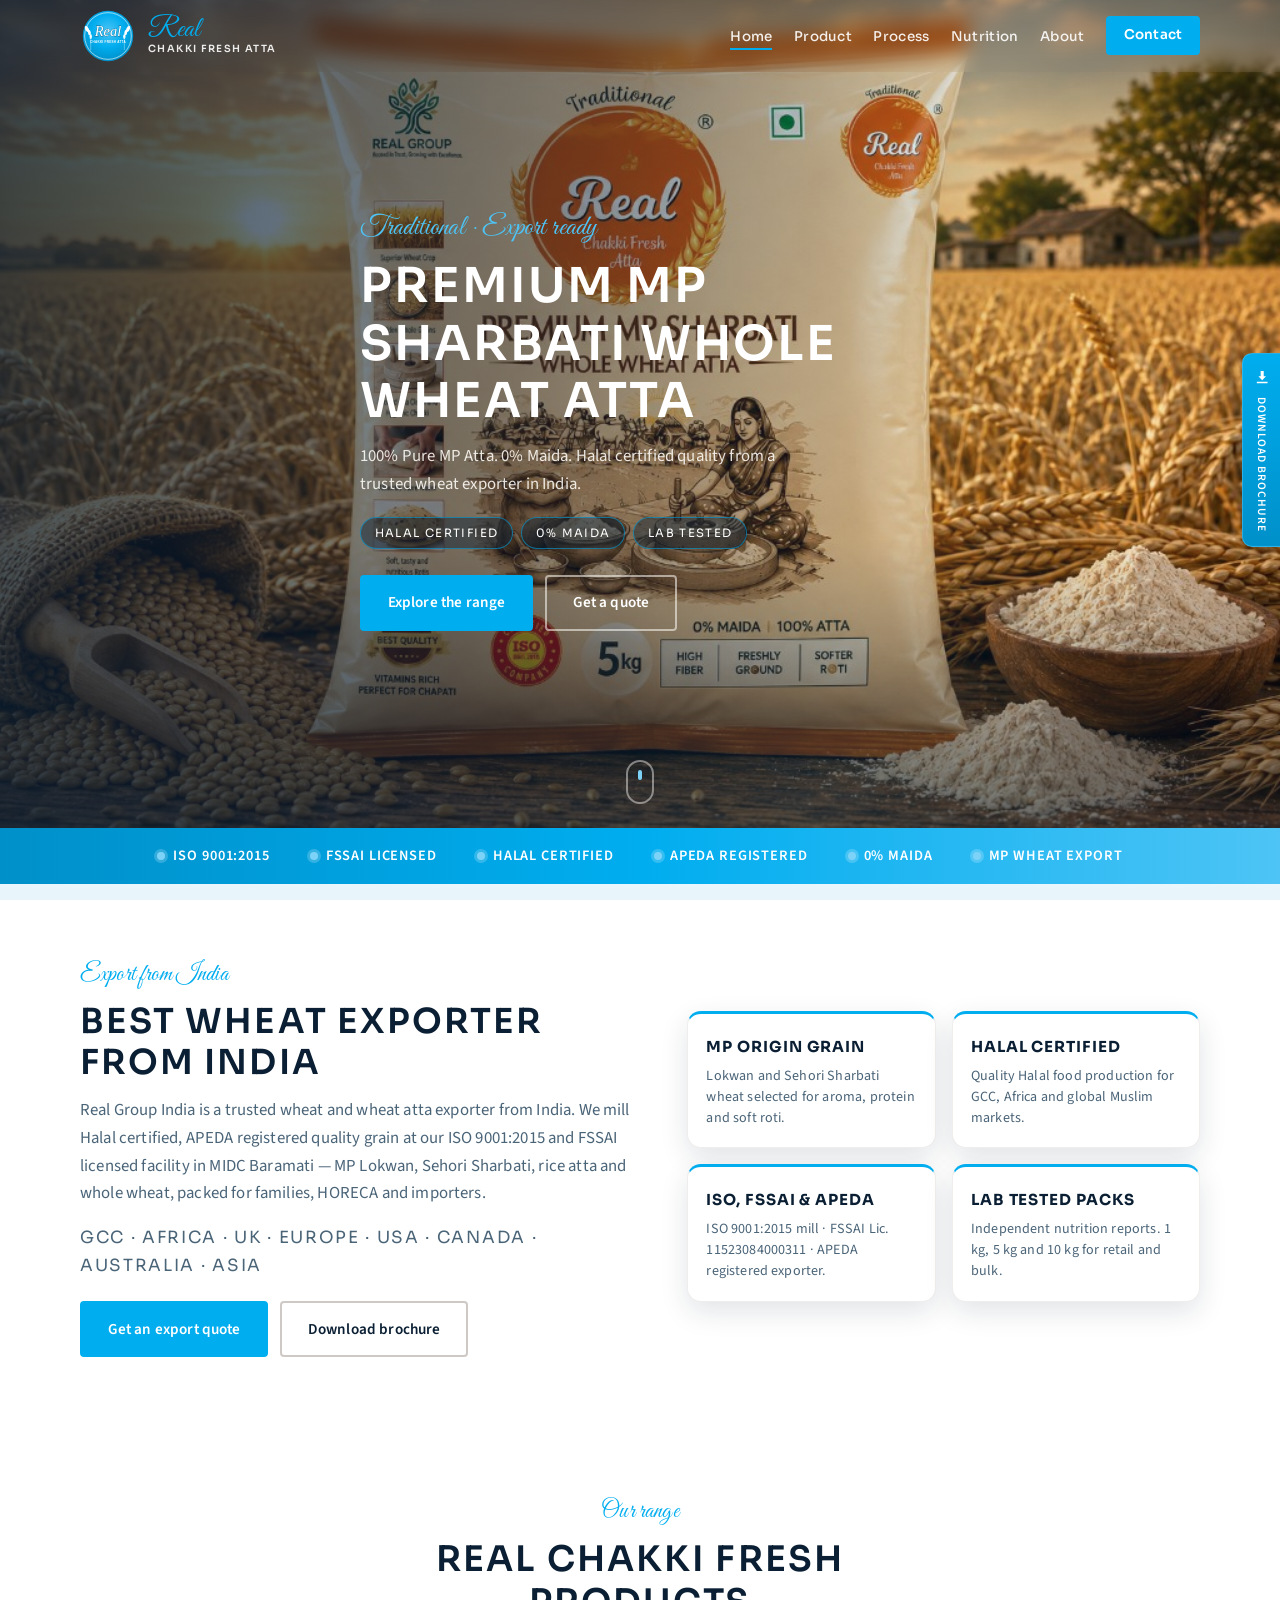
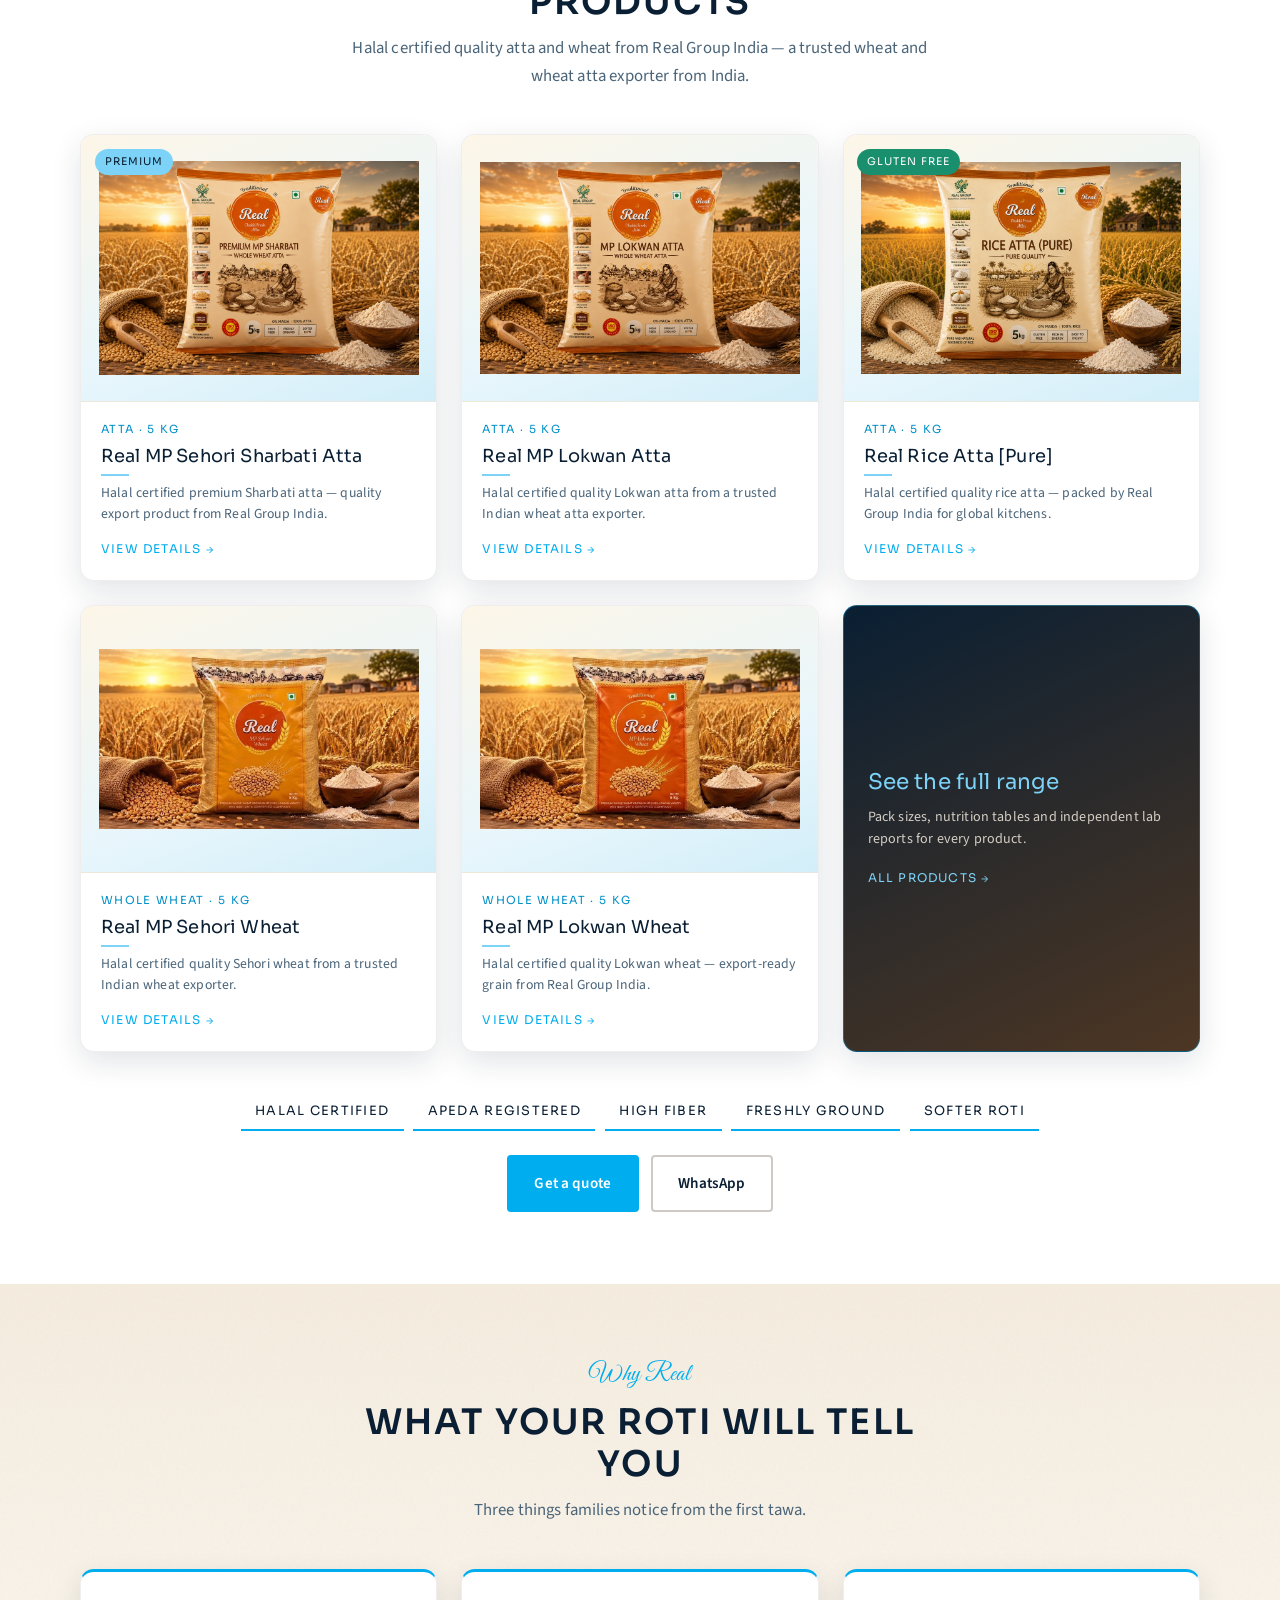
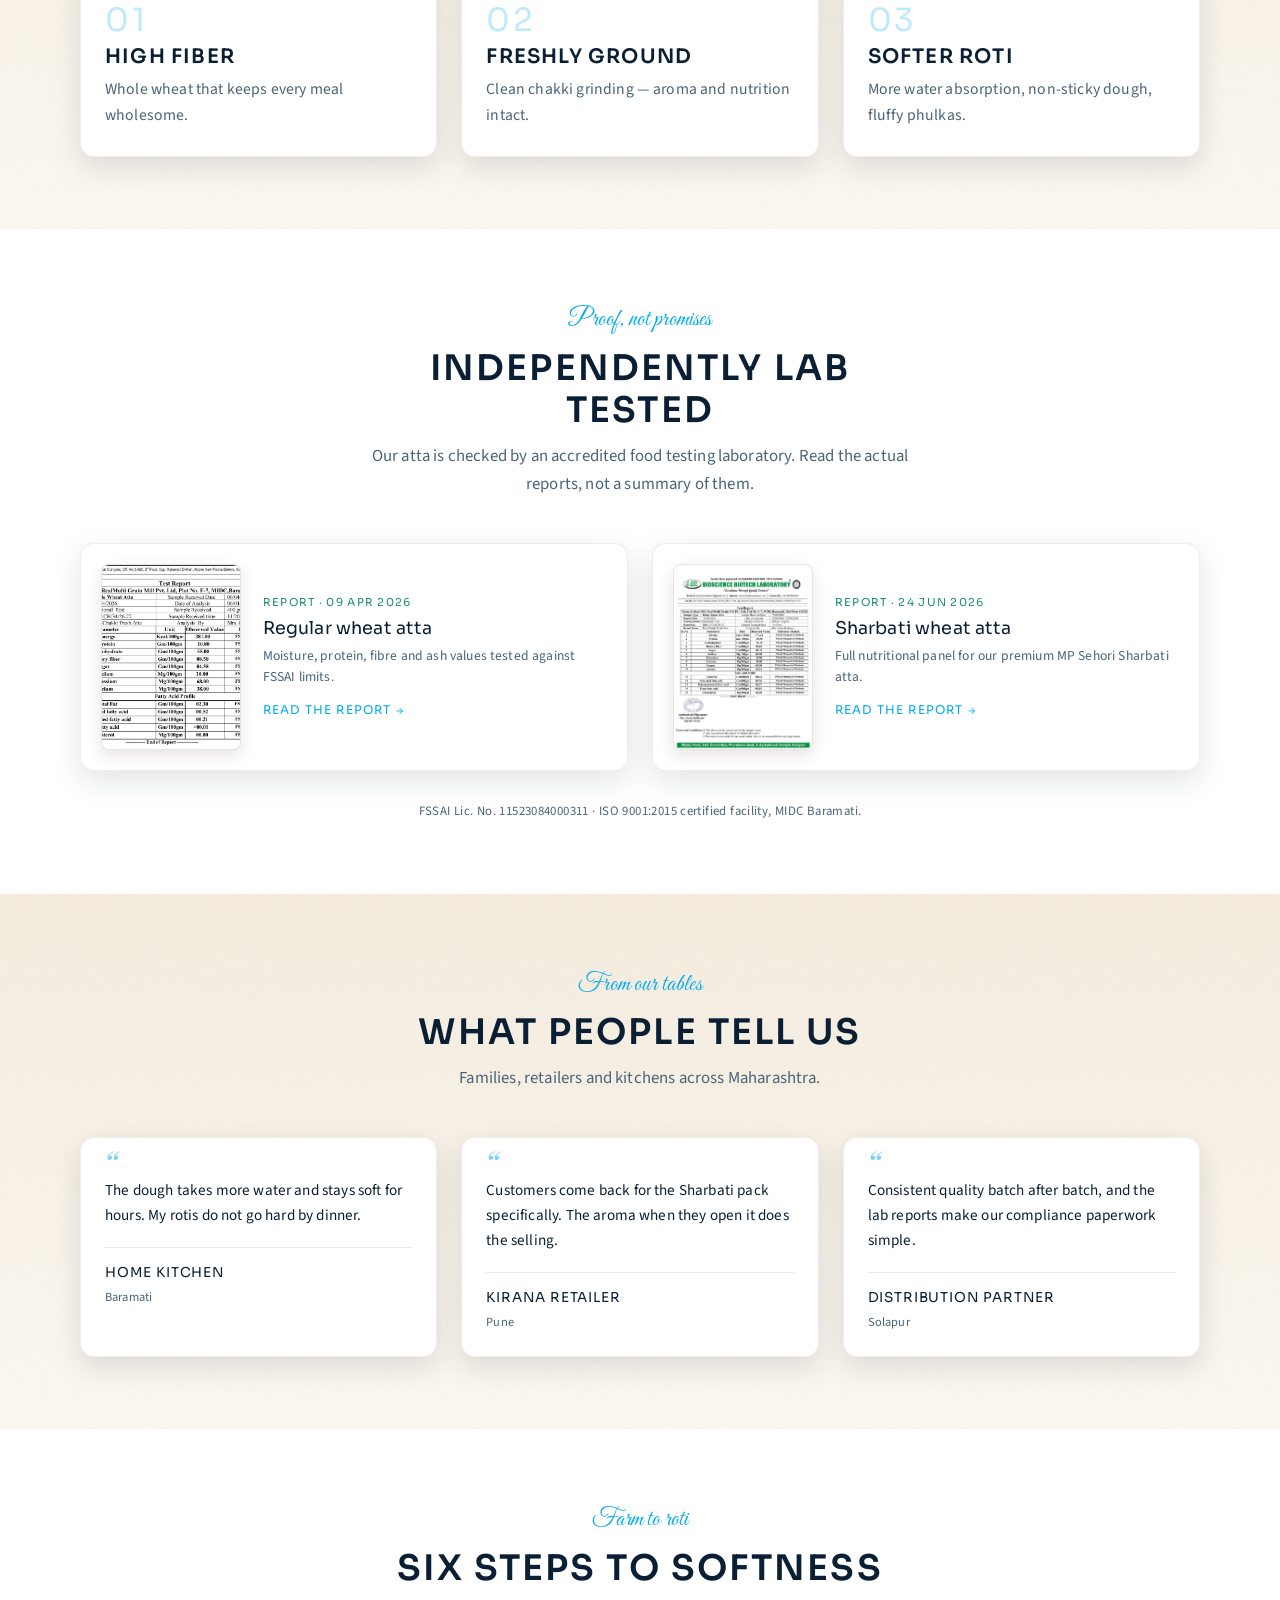
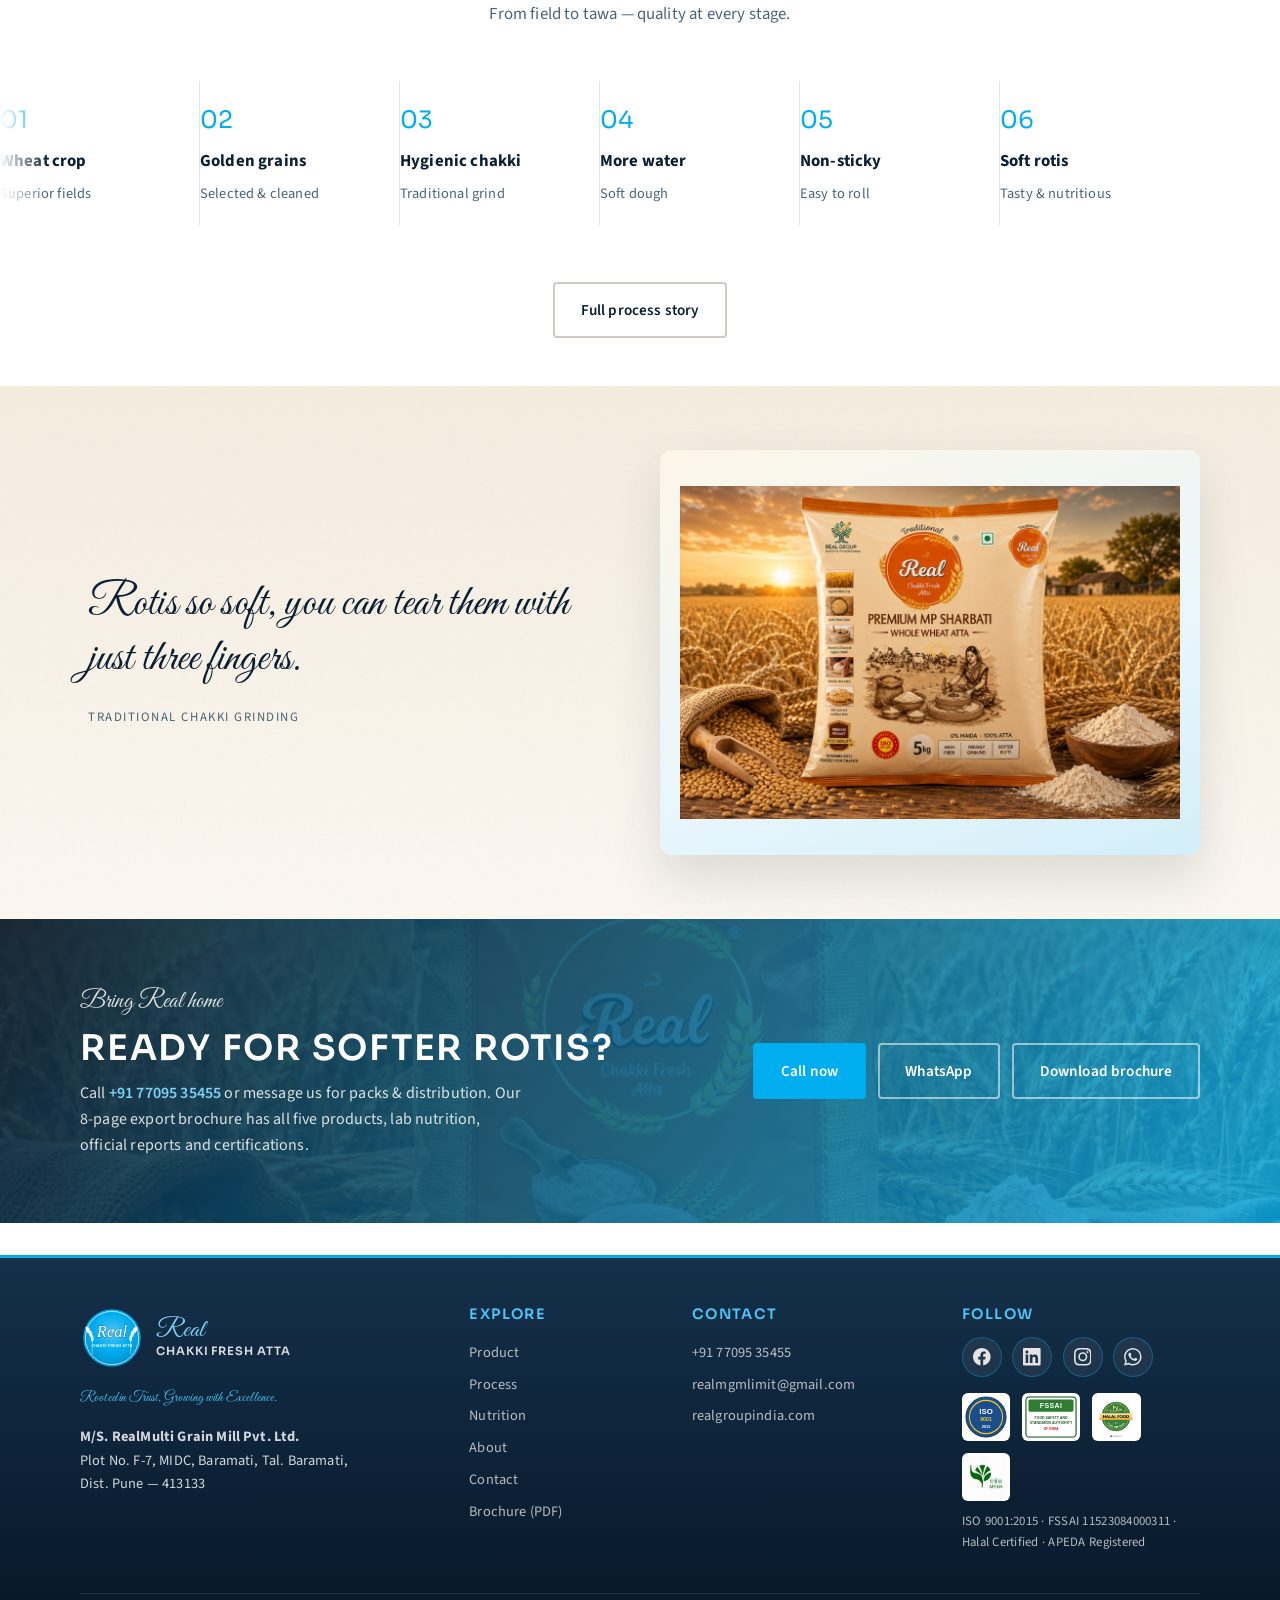
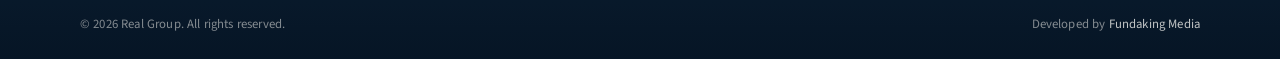
==== commit f97a0792: "Apply #00adef brand blue sitewide by replacing orange logo, hero tints, and hardcoded accent colors." ====
--- a/index.html
+++ b/index.html
@@ -8,14 +8,14 @@
   <link rel="preconnect" href="https://fonts.googleapis.com" />
   <link rel="preconnect" href="https://fonts.gstatic.com" crossorigin />
   <link href="https://fonts.googleapis.com/css2?family=Great+Vibes&family=Sora:wght@500;600;700&family=Source+Sans+3:wght@400;500;600;700&display=swap" rel="stylesheet" />
-  <link rel="stylesheet" href="css/styles.css?v=12" />
+  <link rel="stylesheet" href="css/styles.css?v=13" />
   <link rel="icon" href="assets/favicon.png" type="image/png" />
 </head>
 <body>
   <header class="site-header site-header--home">
     <div class="header-inner">
       <a class="brand-link" href="index.html">
-        <img src="assets/logo-site.png" alt="Real Chakki Fresh Atta" width="56" height="56" />
+        <img src="assets/logo-real-atta.svg" alt="Real Chakki Fresh Atta" width="56" height="56" />
         <span class="brand-text">
           <span class="script">Real</span>
           <span class="sub">Chakki Fresh Atta</span>
@@ -368,7 +368,7 @@
     <div class="container footer-grid footer-grid--rich">
       <div class="footer-brand">
         <a class="brand-link" href="index.html">
-          <img src="assets/logo-site.png" alt="Real Chakki Fresh Atta" width="56" height="56" />
+          <img src="assets/logo-real-atta.svg" alt="Real Chakki Fresh Atta" width="56" height="56" />
           <span class="brand-text">
             <span class="script">Real</span>
             <span class="sub">Chakki Fresh Atta</span>
--- a/css/styles.css
+++ b/css/styles.css
@@ -228,7 +228,7 @@
   display: inline-flex !important;
   align-items: center;
   padding: 0.55rem 1.1rem !important;
-  background: var(--brand);
+  background: #00adef;
   color: var(--white) !important;
   border-radius: var(--radius);
   font-weight: 600 !important;
@@ -266,14 +266,14 @@
 }
 
 .btn-primary {
-  background: var(--orange);
+  background: #00adef;
   color: var(--white);
-  border-color: var(--orange);
+  border-color: #00adef;
 }
 
 .btn-primary:hover {
-  background: var(--orange-deep);
-  border-color: var(--orange-deep);
+  background: #0090c9;
+  border-color: #0090c9;
 }
 
 .btn-ghost {
@@ -317,7 +317,7 @@
   display: flex;
   align-items: center;
   overflow: hidden;
-  background: #2a1c12;
+  background: var(--navy-deep);
 }
 
 .hero-media {
@@ -335,8 +335,8 @@
   inset: 0;
   z-index: 1;
   background:
-    linear-gradient(105deg, rgba(42, 28, 18, 0.78) 0%, rgba(42, 28, 18, 0.42) 42%, rgba(42, 28, 18, 0.12) 68%, transparent 100%),
-    linear-gradient(to top, rgba(42, 28, 18, 0.45), transparent 35%);
+    linear-gradient(105deg, rgba(10, 31, 51, 0.82) 0%, rgba(10, 31, 51, 0.48) 42%, rgba(0, 173, 239, 0.08) 68%, transparent 100%),
+    linear-gradient(to top, rgba(6, 21, 37, 0.55), transparent 35%);
   pointer-events: none;
 }
 
@@ -400,9 +400,9 @@
 
 .hero-chips li {
   padding: 0.34rem 0.85rem;
-  border: 1px solid rgba(232, 184, 74, 0.55);
+  border: 1px solid rgba(0, 173, 239, 0.55);
   border-radius: 999px;
-  background: rgba(42, 28, 18, 0.35);
+  background: rgba(10, 31, 51, 0.45);
   backdrop-filter: blur(4px);
   color: var(--white);
   font-family: var(--font-title);
@@ -447,7 +447,7 @@
 
 /* ——— Trust strip ——— */
 .trust-strip {
-  background: linear-gradient(90deg, var(--orange-deep), var(--orange), var(--orange-soft));
+  background: linear-gradient(90deg, #0090c9, #00adef, #4dc4f5);
   color: var(--white);
   padding: 1rem 0;
 }
@@ -844,8 +844,8 @@
   text-align: center;
   padding: 2.5rem 1.5rem;
   background:
-    linear-gradient(135deg, rgba(242, 107, 26, 0.1), rgba(232, 184, 74, 0.15));
-  border: 1px solid rgba(242, 107, 26, 0.2);
+    linear-gradient(135deg, rgba(0, 173, 239, 0.1), rgba(0, 173, 239, 0.15));
+  border: 1px solid rgba(0, 173, 239, 0.2);
   border-radius: 8px;
 }
 
@@ -1026,7 +1026,7 @@
   font-size: clamp(1.5rem, 3vw, 2.1rem);
   color: var(--brown);
   line-height: 1.35;
-  background: linear-gradient(90deg, transparent, rgba(242, 107, 26, 0.08), transparent);
+  background: linear-gradient(90deg, transparent, rgba(0, 173, 239, 0.08), transparent);
 }
 
 .pull-quote cite {
@@ -1597,7 +1597,7 @@
   height: 2.5rem;
   padding: 0;
   border-radius: 999px;
-  border: 1px solid rgba(232, 184, 74, 0.35);
+  border: 1px solid rgba(0, 173, 239, 0.35);
   background: rgba(255, 253, 248, 0.06);
   color: rgba(255, 253, 248, 0.88);
   line-height: 0;
@@ -1607,7 +1607,7 @@
 
 .footer-col .footer-social__link:hover {
   color: var(--gold);
-  background: rgba(242, 107, 26, 0.18);
+  background: rgba(0, 173, 239, 0.18);
   border-color: var(--gold);
   transform: translateY(-2px);
 }
@@ -1664,7 +1664,7 @@
 }
 
 .site-header--home .brand-text .script {
-  color: var(--brand-soft);
+  color: #00adef;
 }
 
 .site-header--home .brand-text .sub,
@@ -1780,7 +1780,7 @@
 .home-product:focus-visible {
   transform: translateY(-6px);
   box-shadow: 0 22px 46px rgba(61, 42, 26, 0.2);
-  border-color: rgba(232, 184, 74, 0.7);
+  border-color: rgba(0, 173, 239, 0.7);
 }
 
 .home-product__media {
@@ -1893,7 +1893,7 @@
 
 .home-product--cta {
   background: linear-gradient(155deg, var(--brown) 0%, #4d3623 100%);
-  border-color: rgba(232, 184, 74, 0.4);
+  border-color: rgba(0, 173, 239, 0.4);
 }
 
 .home-product__cta-inner {
@@ -1966,7 +1966,7 @@
 .proof-card:focus-visible {
   transform: translateY(-5px);
   box-shadow: 0 20px 42px rgba(61, 42, 26, 0.18);
-  border-color: rgba(232, 184, 74, 0.7);
+  border-color: rgba(0, 173, 239, 0.7);
 }
 
 .proof-card__doc {
@@ -2237,7 +2237,7 @@
   font-size: 2rem;
   line-height: 1;
   letter-spacing: 0.08em;
-  color: rgba(242, 107, 26, 0.25);
+  color: rgba(0, 173, 239, 0.25);
   margin-bottom: 0.55rem;
 }
 
@@ -2363,7 +2363,7 @@
 
 .cta-band {
   background:
-    linear-gradient(120deg, rgba(42, 28, 18, 0.88), rgba(212, 85, 10, 0.75)),
+    linear-gradient(120deg, rgba(10, 31, 51, 0.92), rgba(0, 173, 239, 0.82)),
     url("../assets/product-shot.png") center / cover;
   color: var(--white);
   padding: 4rem 0;
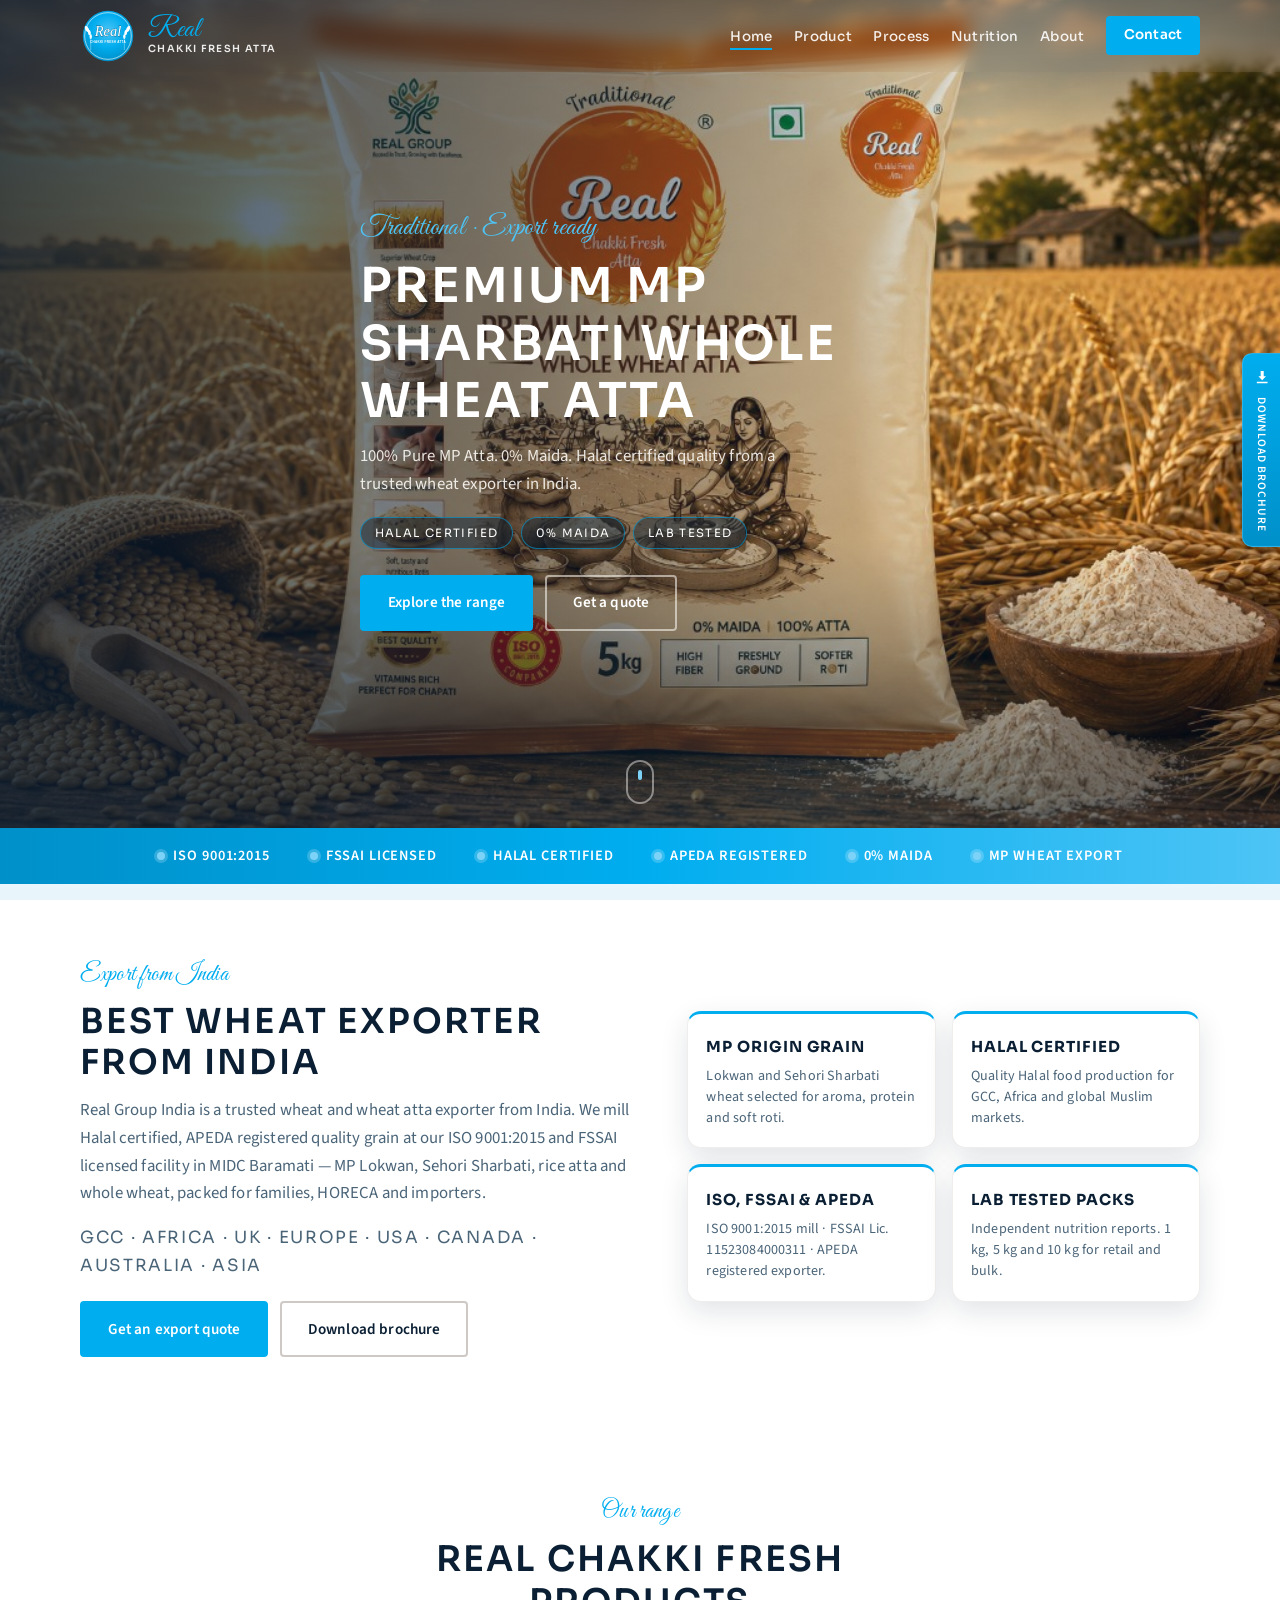
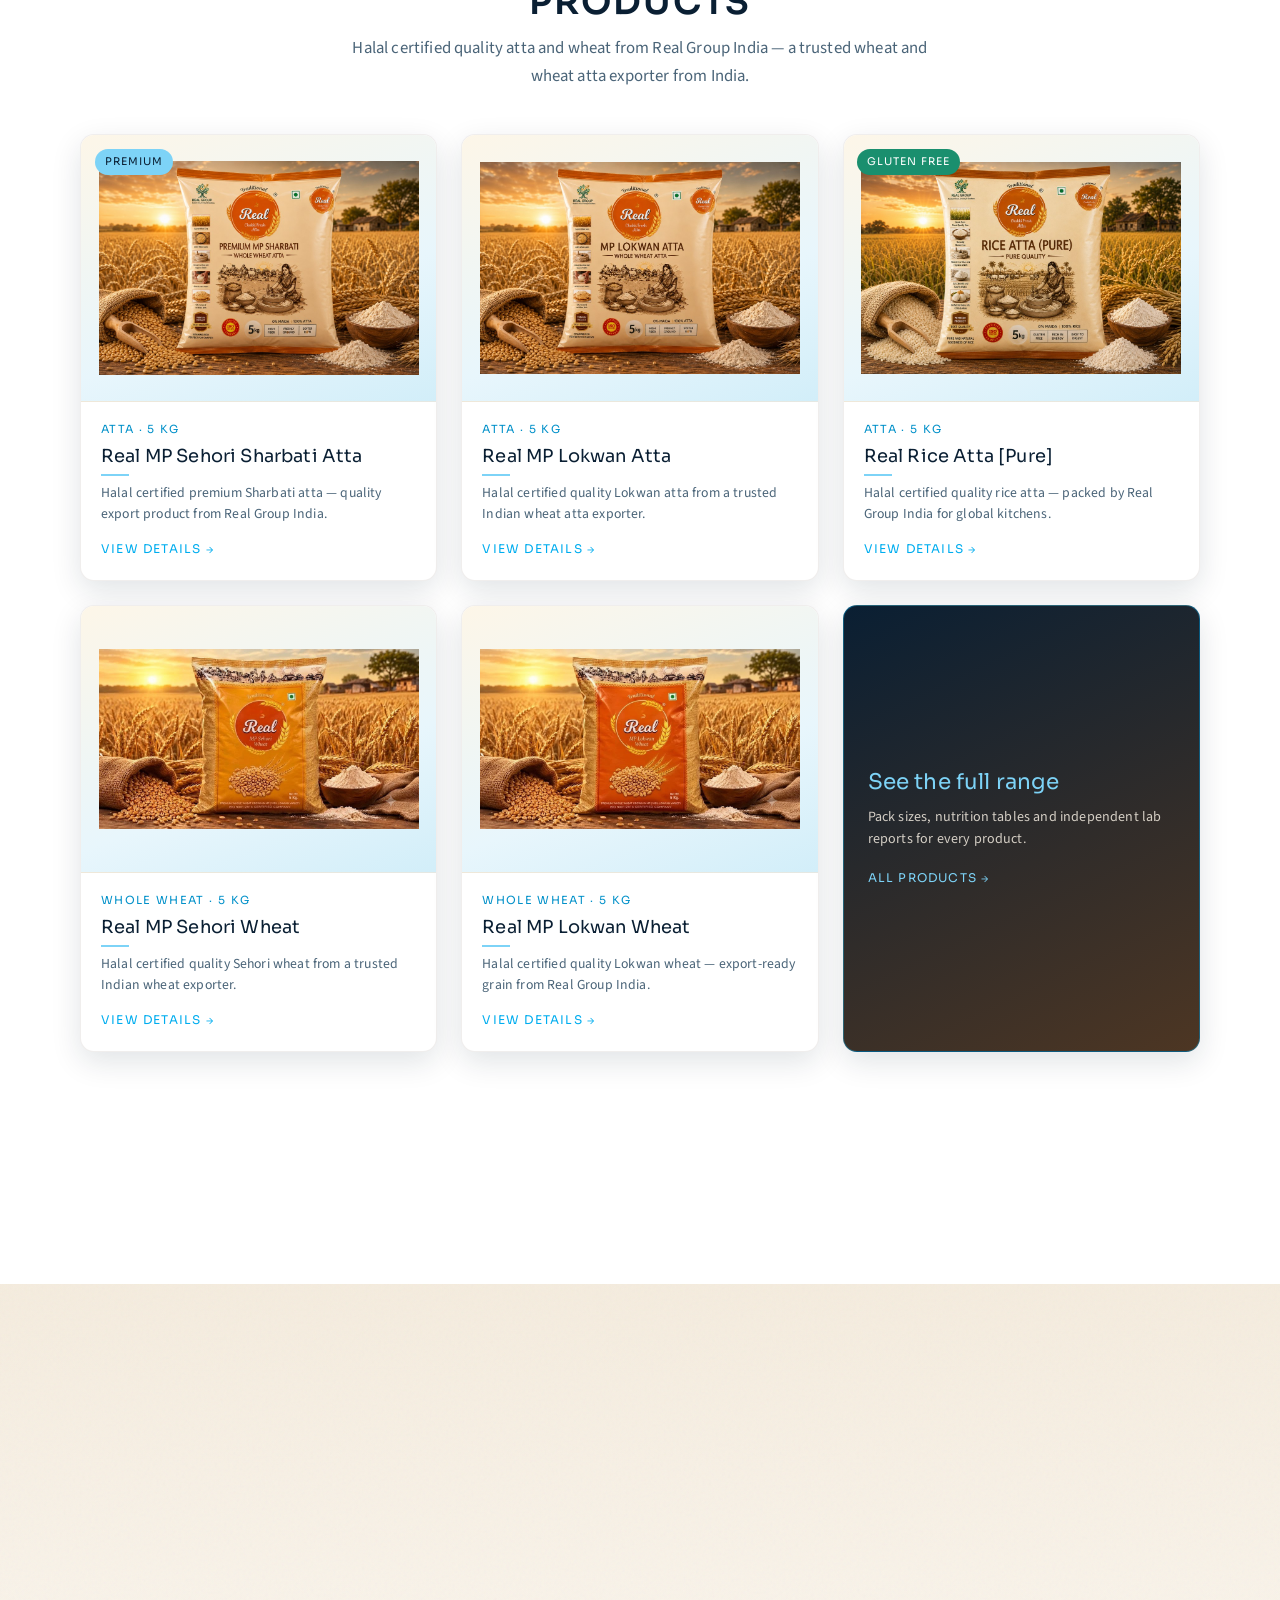
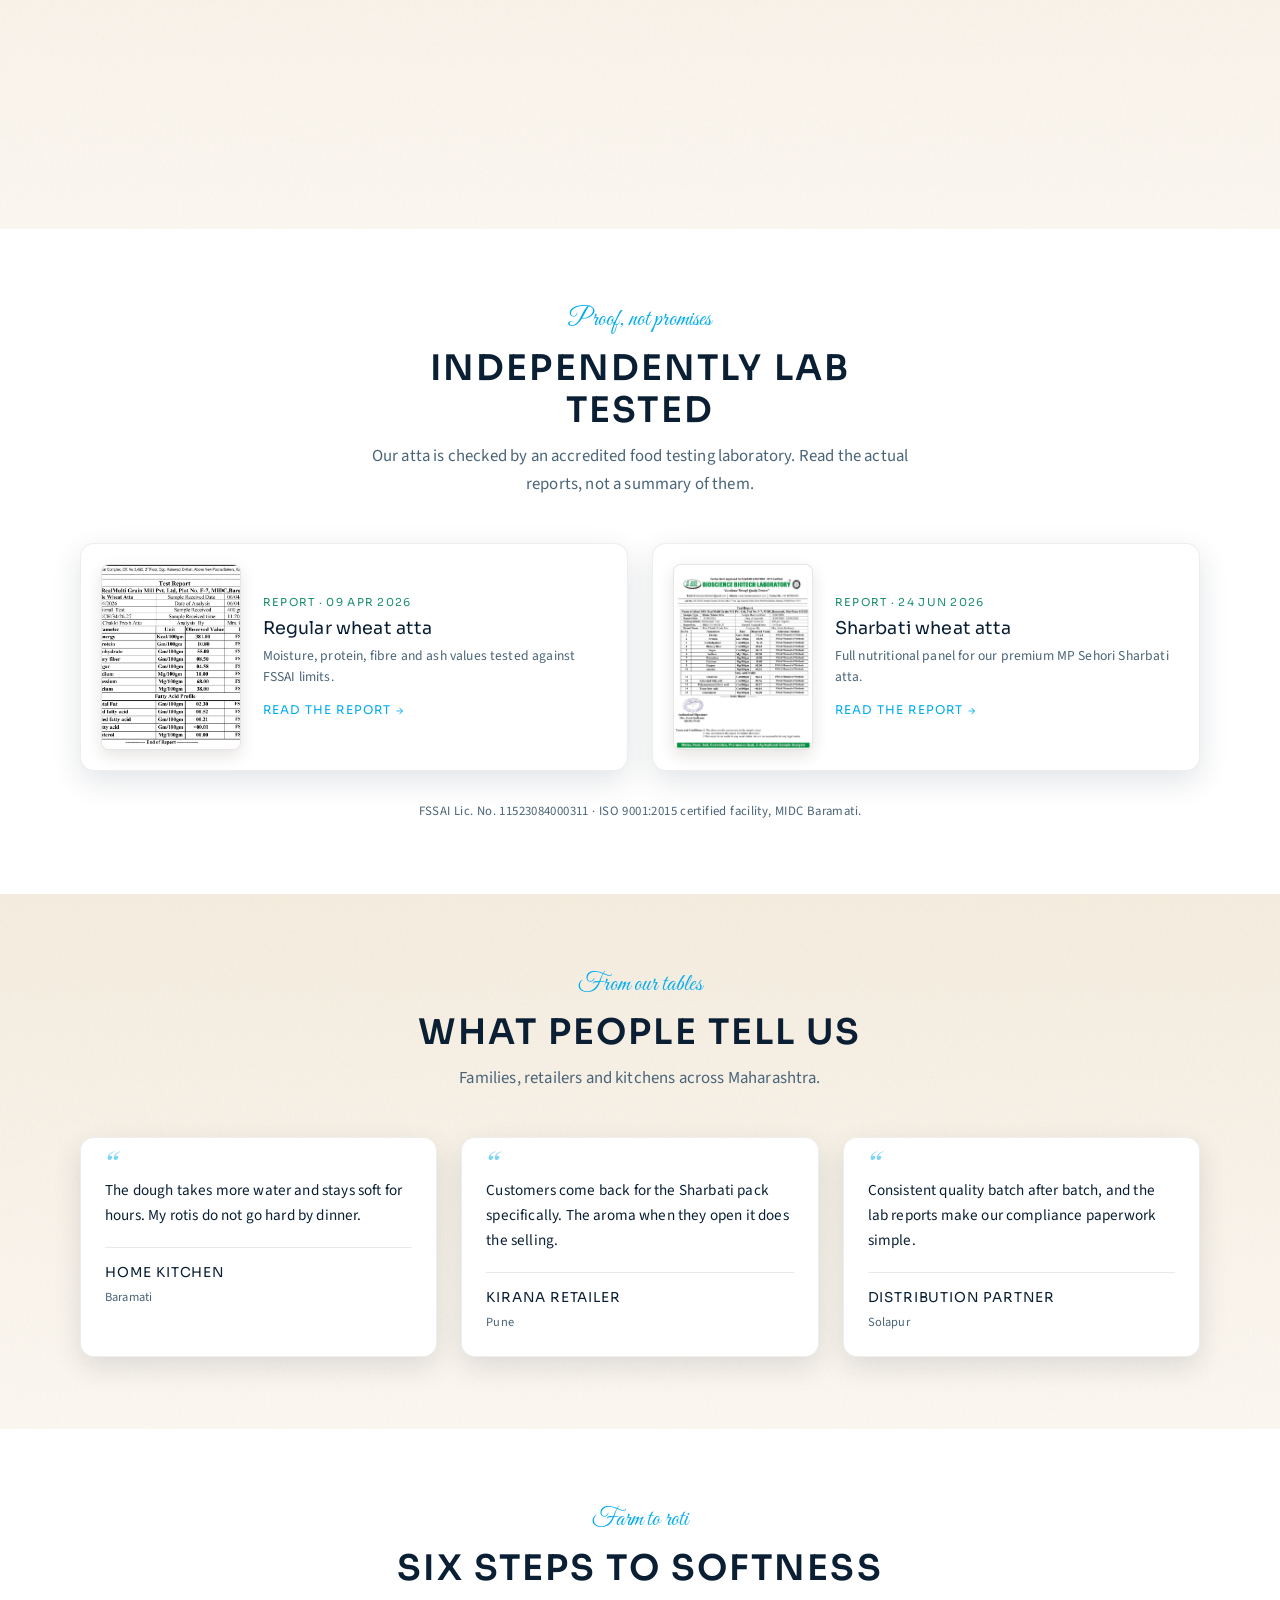
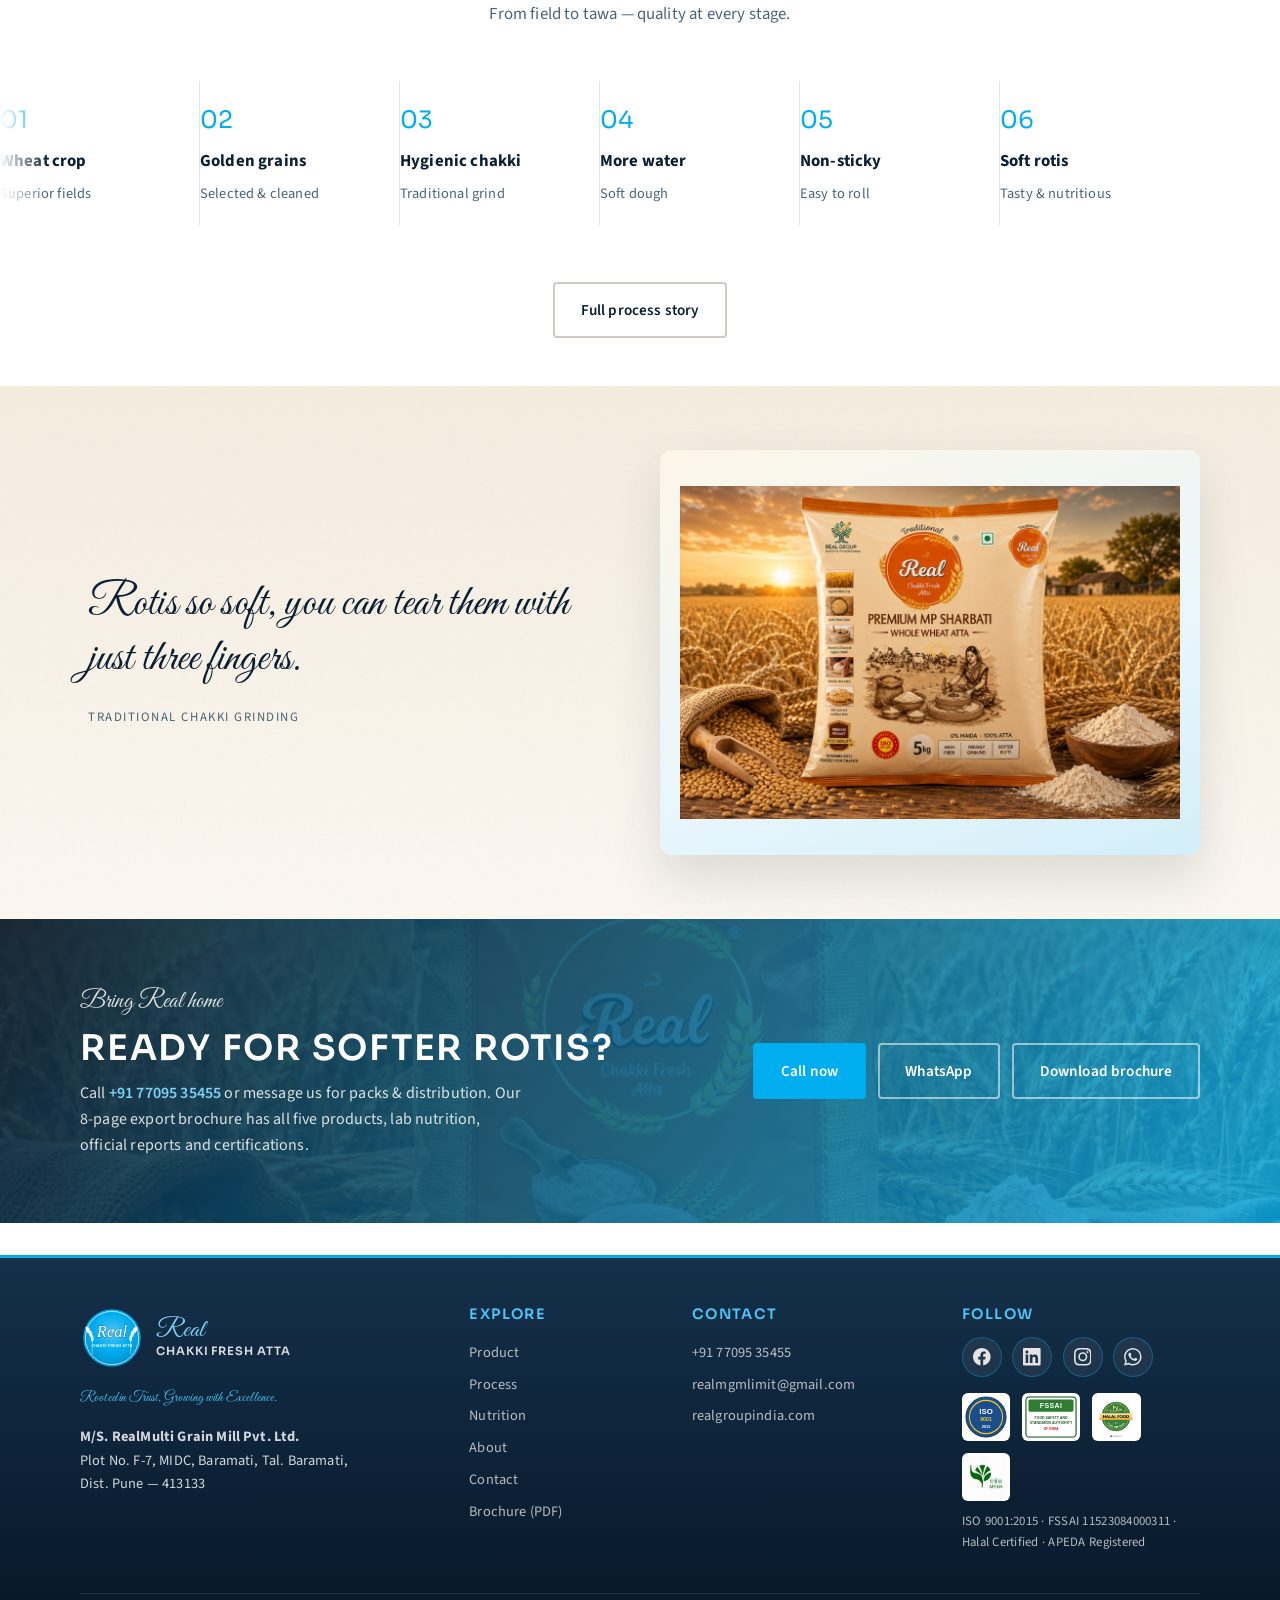
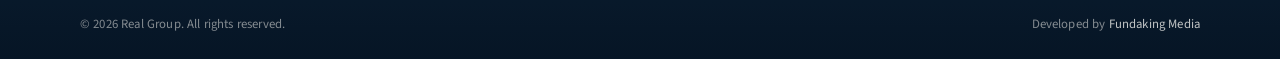
==== commit a388b1c8: "Add sitemap, robots.txt, and full SEO meta, Open Graph, and schema markup. Co-authored-by: Cursor <c" ====
--- a/index.html
+++ b/index.html
@@ -4,13 +4,100 @@
   <meta charset="UTF-8" />
   <meta name="viewport" content="width=device-width, initial-scale=1" />
   <title>Real Chakki Fresh Atta | Wheat &amp; Atta Exporter from India</title>
-  <meta name="description" content="Real Group India — trusted wheat and wheat atta exporter from India. Halal certified, ISO 9001:2015 and FSSAI licensed chakki-fresh MP Lokwan and Sharbati atta from Baramati." />
+  <meta name="description" content="Real Group India — trusted wheat and wheat atta exporter from India. Halal certified, APEDA registered, ISO 9001:2015 and FSSAI licensed chakki-fresh MP Lokwan and Sharbati atta from Baramati." />
+  <meta name="keywords" content="wheat atta exporter India, Real Chakki Fresh Atta, MP Lokwan Atta, Sehori Sharbati Atta, Halal atta, APEDA registered, Baramati mill" />
+  <meta name="author" content="Real Group India — RealMulti Grain Mill Pvt. Ltd." />
+  <meta name="robots" content="index, follow, max-image-preview:large, max-snippet:-1, max-video-preview:-1" />
+  <meta name="googlebot" content="index, follow" />
+  <link rel="canonical" href="https://realgroupindia.com/" />
+  <meta name="theme-color" content="#3d2a1a" />
+  <meta name="geo.region" content="IN-MH" />
+  <meta name="geo.placename" content="Baramati" />
+
+  <meta property="og:type" content="website" />
+  <meta property="og:site_name" content="Real Group India" />
+  <meta property="og:locale" content="en_IN" />
+  <meta property="og:title" content="Real Chakki Fresh Atta | Wheat &amp; Atta Exporter from India" />
+  <meta property="og:description" content="Real Group India — trusted wheat and wheat atta exporter from India. Halal certified, APEDA registered, ISO 9001:2015 and FSSAI licensed chakki-fresh MP Lokwan and Sharbati atta from Baramati." />
+  <meta property="og:url" content="https://realgroupindia.com/" />
+  <meta property="og:image" content="https://realgroupindia.com/assets/hero-product.png" />
+  <meta property="og:image:alt" content="Real Chakki Fresh Atta — premium MP wheat atta from Real Group India" />
+  <meta property="og:image:width" content="1200" />
+  <meta property="og:image:height" content="630" />
+
+  <meta name="twitter:card" content="summary_large_image" />
+  <meta name="twitter:title" content="Real Chakki Fresh Atta | Wheat &amp; Atta Exporter from India" />
+  <meta name="twitter:description" content="Real Group India — trusted wheat and wheat atta exporter from India. Halal certified, APEDA registered, ISO 9001:2015 and FSSAI licensed chakki-fresh MP Lokwan and Sharbati atta from Baramati." />
+  <meta name="twitter:image" content="https://realgroupindia.com/assets/hero-product.png" />
+
   <link rel="preconnect" href="https://fonts.googleapis.com" />
   <link rel="preconnect" href="https://fonts.gstatic.com" crossorigin />
   <link href="https://fonts.googleapis.com/css2?family=Great+Vibes&family=Sora:wght@500;600;700&family=Source+Sans+3:wght@400;500;600;700&display=swap" rel="stylesheet" />
   <link rel="stylesheet" href="css/styles.css?v=13" />
   <link rel="icon" href="assets/favicon.png" type="image/png" />
-</head>
+  <link rel="apple-touch-icon" href="assets/favicon.png" />
+  <script type="application/ld+json">
+{
+  "@context": "https://schema.org",
+  "@type": "Organization",
+  "@id": "https://realgroupindia.com/#organization",
+  "name": "Real Group India",
+  "alternateName": [
+    "RealMulti Grain Mill Pvt. Ltd.",
+    "Real Chakki Fresh Atta",
+    "M/S. RealMulti Grain Mill Pvt. Ltd."
+  ],
+  "url": "https://realgroupindia.com/",
+  "logo": "https://realgroupindia.com/assets/logo-site.png",
+  "image": "https://realgroupindia.com/assets/hero-product.png",
+  "description": "Trusted wheat and wheat atta exporter from India. Halal certified, APEDA registered, ISO 9001:2015 and FSSAI licensed chakki-fresh MP Lokwan and Sehori Sharbati atta from Baramati.",
+  "telephone": "+91-77095-35455",
+  "email": "realmgmlimit@gmail.com",
+  "address": {
+    "@type": "PostalAddress",
+    "streetAddress": "Plot No. F-7, MIDC, Baramati, Tal. Baramati",
+    "addressLocality": "Baramati",
+    "addressRegion": "Maharashtra",
+    "postalCode": "413133",
+    "addressCountry": "IN"
+  },
+  "areaServed": [
+    "IN",
+    "AE",
+    "SA",
+    "GB",
+    "US",
+    "CA",
+    "AU",
+    "SG"
+  ],
+  "sameAs": [
+    "https://facebook.com/realgroupindia",
+    "https://instagram.com/realgroupindia",
+    "https://linkedin.com/company/realgroupindia",
+    "https://wa.me/917709535455"
+  ],
+  "foundingLocation": {
+    "@type": "Place",
+    "name": "Baramati, Maharashtra, India"
+  }
+}
+  </script>
+  <script type="application/ld+json">
+{
+  "@context": "https://schema.org",
+  "@type": "WebSite",
+  "@id": "https://realgroupindia.com/#website",
+  "url": "https://realgroupindia.com/",
+  "name": "Real Group India",
+  "description": "Halal certified wheat and atta from Real Group India — trusted exporter from India.",
+  "publisher": {
+    "@id": "https://realgroupindia.com/#organization"
+  },
+  "inLanguage": "en-IN"
+}
+  </script>
+</head></head>
 <body>
   <header class="site-header site-header--home">
     <div class="header-inner">
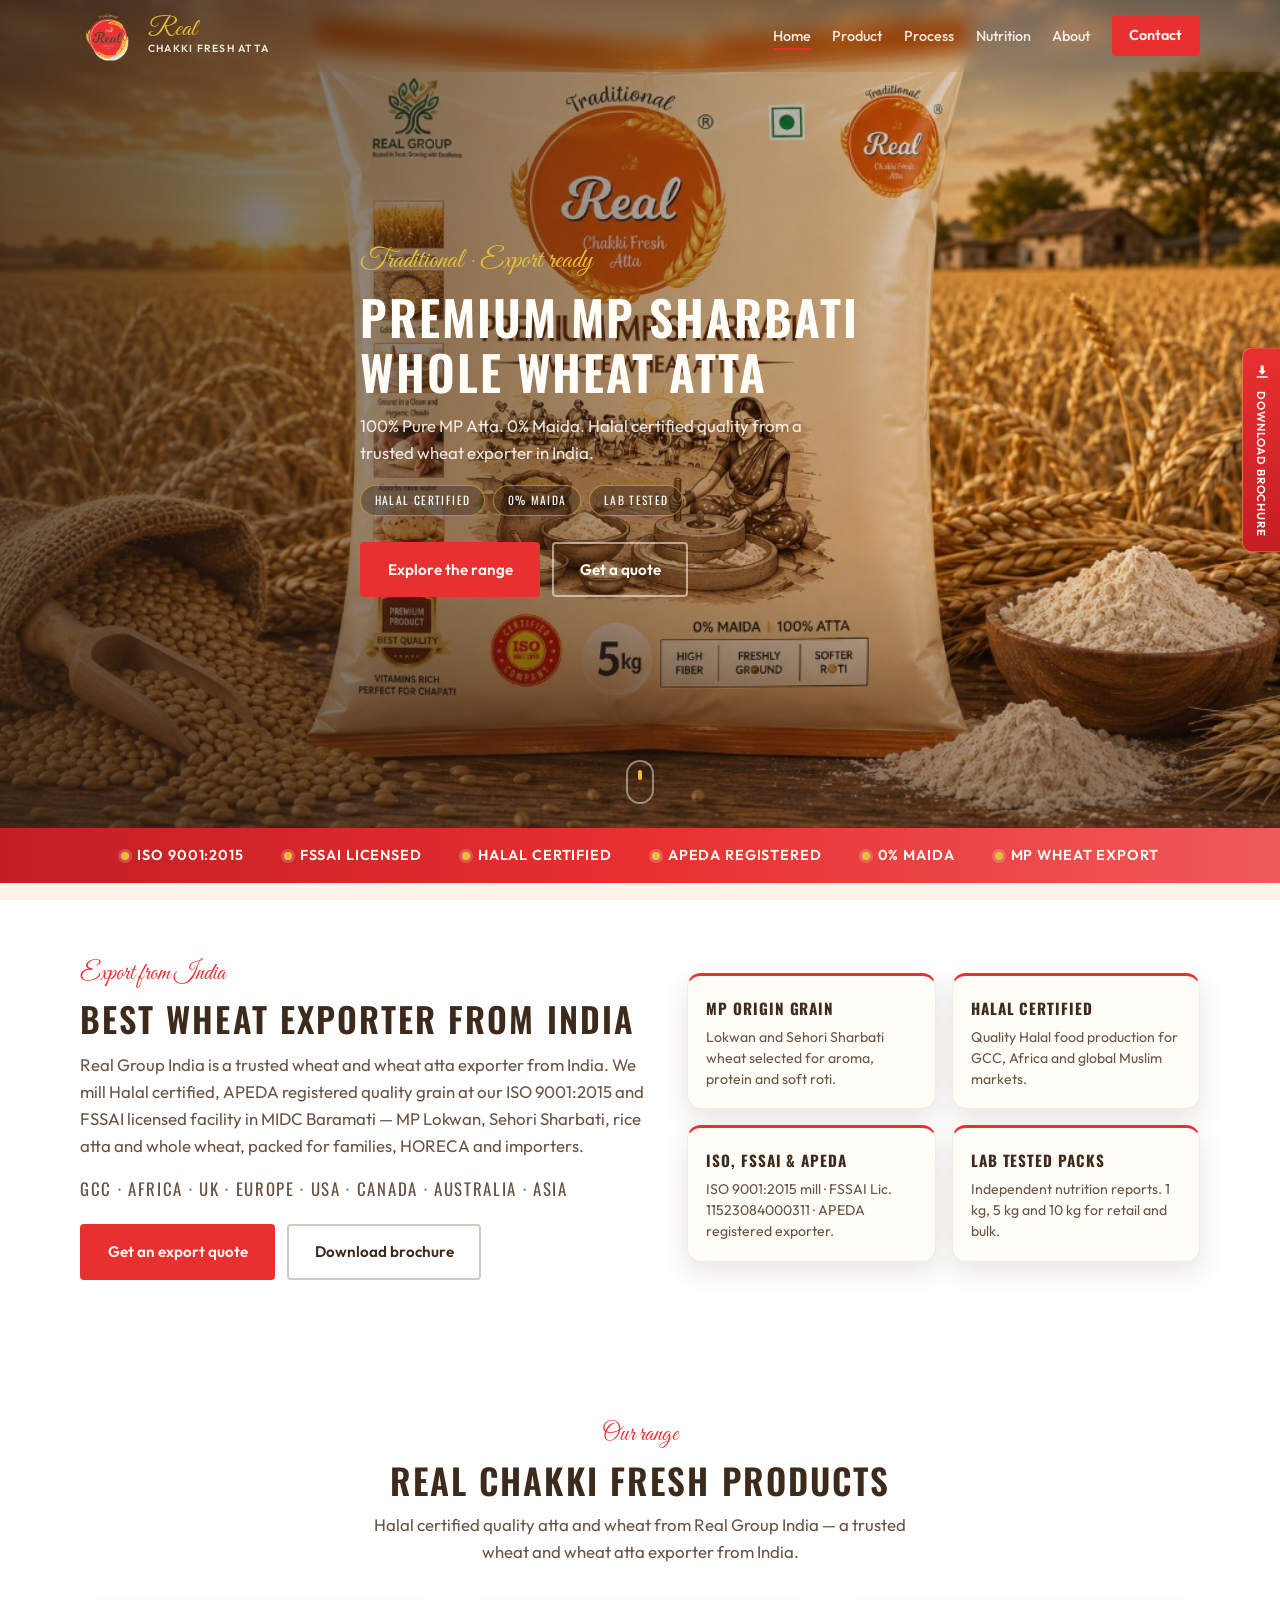
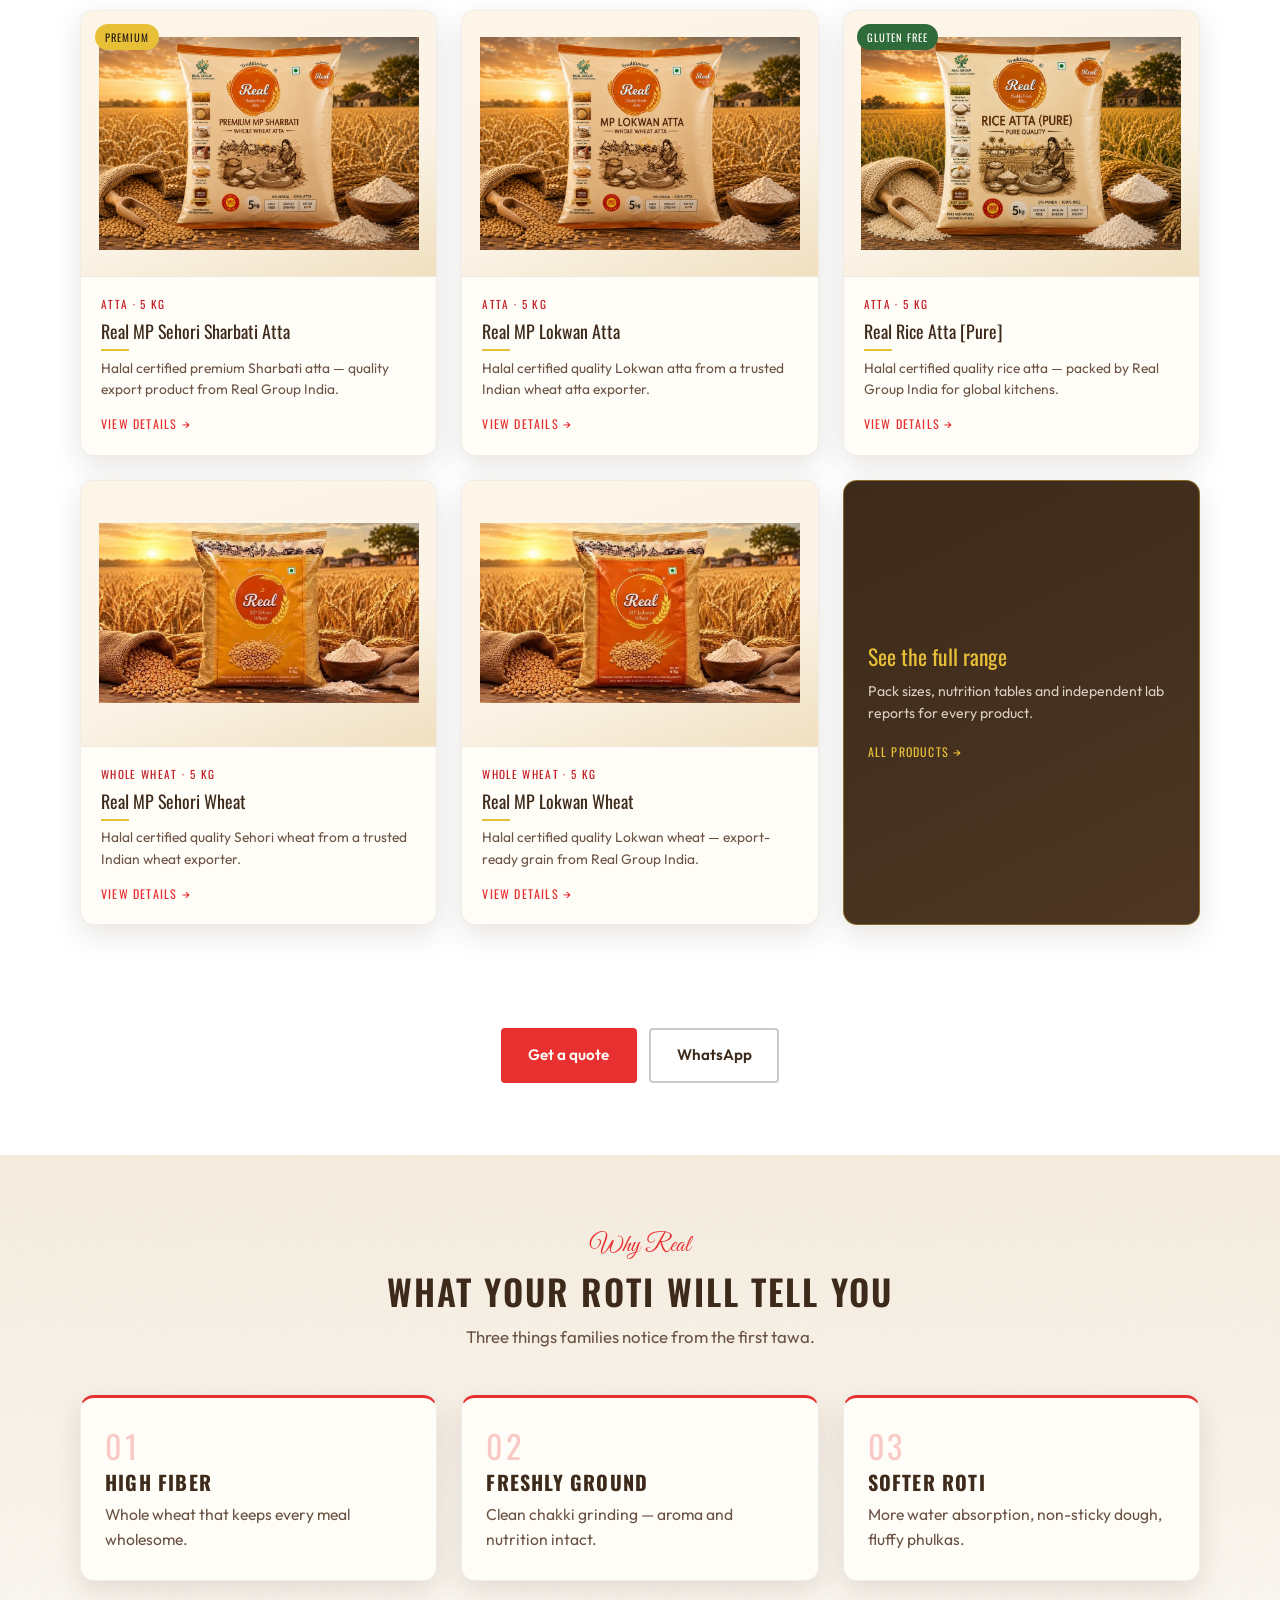
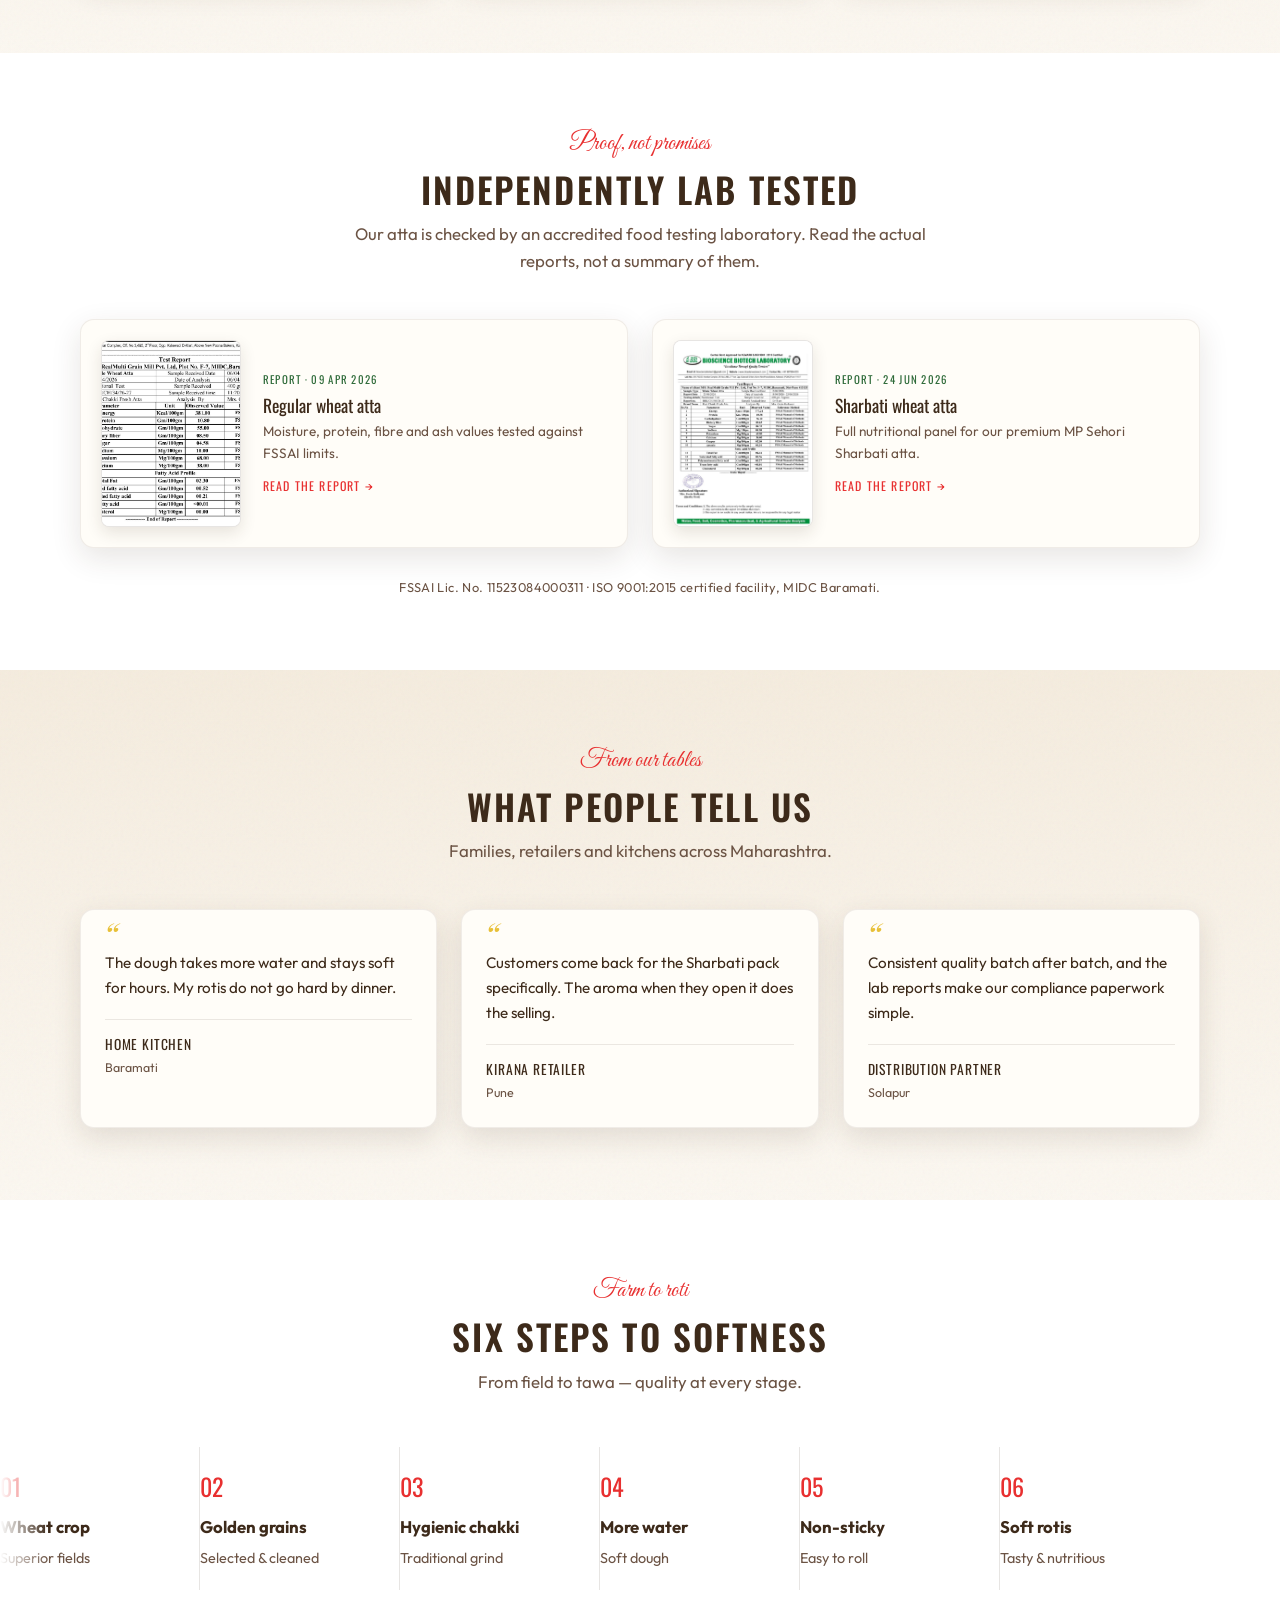
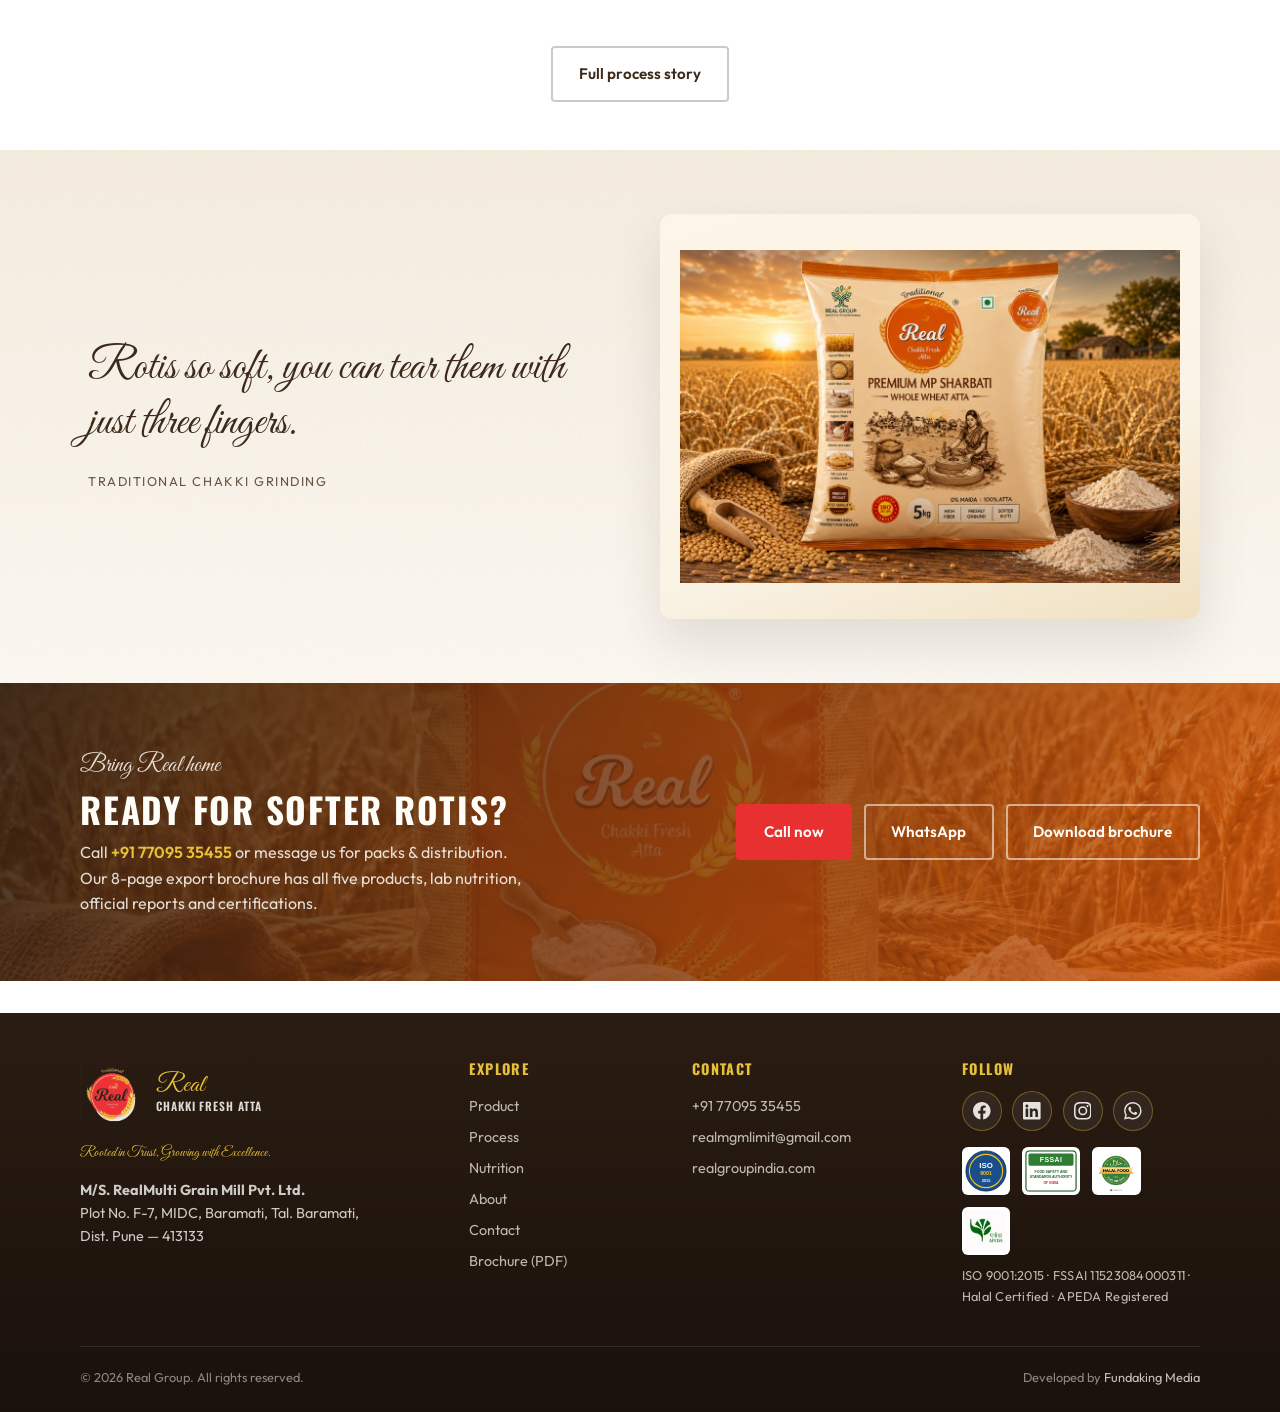
==== commit c48c7d0e: "Replace leftover brand blue with logo saffron and wheat gold. Co-authored-by: Cursor <cursoragent@cu" ====
--- a/index.html
+++ b/index.html
@@ -10,7 +10,7 @@
   <meta name="robots" content="index, follow, max-image-preview:large, max-snippet:-1, max-video-preview:-1" />
   <meta name="googlebot" content="index, follow" />
   <link rel="canonical" href="https://realgroupindia.com/" />
-  <meta name="theme-color" content="#3d2a1a" />
+  <meta name="theme-color" content="#e83030" />
   <meta name="geo.region" content="IN-MH" />
   <meta name="geo.placename" content="Baramati" />
 
@@ -32,8 +32,8 @@
 
   <link rel="preconnect" href="https://fonts.googleapis.com" />
   <link rel="preconnect" href="https://fonts.gstatic.com" crossorigin />
-  <link href="https://fonts.googleapis.com/css2?family=Great+Vibes&family=Sora:wght@500;600;700&family=Source+Sans+3:wght@400;500;600;700&display=swap" rel="stylesheet" />
-  <link rel="stylesheet" href="css/styles.css?v=13" />
+  <link href="https://fonts.googleapis.com/css2?family=Great+Vibes&family=Oswald:wght@500;600&family=Outfit:wght@400;500;600;700&display=swap" rel="stylesheet" />
+  <link rel="stylesheet" href="css/styles.css?v=20" />
   <link rel="icon" href="assets/favicon.png" type="image/png" />
   <link rel="apple-touch-icon" href="assets/favicon.png" />
   <script type="application/ld+json">
@@ -48,7 +48,7 @@
     "M/S. RealMulti Grain Mill Pvt. Ltd."
   ],
   "url": "https://realgroupindia.com/",
-  "logo": "https://realgroupindia.com/assets/logo-site.png",
+  "logo": "https://realgroupindia.com/assets/logo-real-atta.png",
   "image": "https://realgroupindia.com/assets/hero-product.png",
   "description": "Trusted wheat and wheat atta exporter from India. Halal certified, APEDA registered, ISO 9001:2015 and FSSAI licensed chakki-fresh MP Lokwan and Sehori Sharbati atta from Baramati.",
   "telephone": "+91-77095-35455",
@@ -97,12 +97,12 @@
   "inLanguage": "en-IN"
 }
   </script>
-</head></head>
+</head>
 <body>
   <header class="site-header site-header--home">
     <div class="header-inner">
       <a class="brand-link" href="index.html">
-        <img src="assets/logo-real-atta.svg" alt="Real Chakki Fresh Atta" width="56" height="56" />
+        <img src="assets/logo-real-atta.png?v=5" alt="Real Chakki Fresh Atta" width="56" height="56" />
         <span class="brand-text">
           <span class="script">Real</span>
           <span class="sub">Chakki Fresh Atta</span>
@@ -455,7 +455,7 @@
     <div class="container footer-grid footer-grid--rich">
       <div class="footer-brand">
         <a class="brand-link" href="index.html">
-          <img src="assets/logo-real-atta.svg" alt="Real Chakki Fresh Atta" width="56" height="56" />
+          <img src="assets/logo-real-atta.png?v=5" alt="Real Chakki Fresh Atta" width="56" height="56" />
           <span class="brand-text">
             <span class="script">Real</span>
             <span class="sub">Chakki Fresh Atta</span>
@@ -507,6 +507,6 @@
   </footer>
   <script>document.getElementById("y").textContent = new Date().getFullYear();</script>
   <script src="js/main.js"></script>
-  <script src="js/brochure-modal.js?v=6"></script>
+  <script src="js/brochure-modal.js?v=7"></script>
 </body>
 </html>
--- a/css/styles.css
+++ b/css/styles.css
@@ -1,31 +1,24 @@
 /* Real Chakki Fresh Atta — brand styles
-   Theme: #00adef + white · dark navy nav/footer */
+   Palette from Real logo: saffron red + wheat gold */
 :root {
-  --brand: #00adef;
-  --brand-deep: #0090c9;
-  --brand-soft: #4dc4f5;
-  --brand-mist: rgba(0, 173, 239, 0.12);
-  --navy: #0a1f33;
-  --navy-deep: #061525;
-  --navy-mid: #14304a;
-  --orange: var(--brand);
-  --orange-deep: var(--brand-deep);
-  --orange-soft: var(--brand-soft);
-  --beige: #e8f6fc;
-  --beige-deep: #d2eef9;
-  --paper: #f5fbfd;
-  --brown: var(--navy);
-  --brown-mid: #4a6478;
-  --gold: #7dd3f7;
-  --gold-deep: var(--brand-deep);
-  --green: #1a8f6e;
-  --white: #ffffff;
-  --ink: #0a1f33;
-  --shadow: rgba(10, 31, 51, 0.12);
+  --orange: #e83030;
+  --orange-deep: #c41e24;
+  --orange-soft: #f05a5a;
+  --beige: #faf3e6;
+  --beige-deep: #f0e0c0;
+  --paper: #fff8ee;
+  --brown: #3d2a1a;
+  --brown-mid: #6b5344;
+  --gold: #e8c038;
+  --gold-deep: #d4a017;
+  --green: #2f6b3a;
+  --white: #fffdf8;
+  --ink: #2a1c12;
+  --shadow: rgba(61, 42, 26, 0.12);
   --radius: 4px;
   --font-display: "Great Vibes", cursive;
-  --font-body: "Source Sans 3", system-ui, sans-serif;
-  --font-title: "Sora", "Source Sans 3", sans-serif;
+  --font-body: "Outfit", system-ui, sans-serif;
+  --font-title: "Oswald", "Outfit", sans-serif;
   --max: 1120px;
   --header-h: 72px;
   --ease: cubic-bezier(0.22, 1, 0.36, 1);
@@ -47,13 +40,12 @@
   font-weight: 400;
   color: var(--ink);
   background:
-    radial-gradient(ellipse 80% 50% at 10% 0%, rgba(0, 173, 239, 0.1), transparent 50%),
-    radial-gradient(ellipse 55% 40% at 95% 5%, rgba(10, 31, 51, 0.05), transparent 45%),
-    linear-gradient(180deg, #ffffff 0%, var(--paper) 55%, var(--beige) 100%);
+    radial-gradient(ellipse 80% 50% at 10% 0%, rgba(232, 48, 48, 0.08), transparent 50%),
+    radial-gradient(ellipse 60% 40% at 90% 10%, rgba(232, 192, 56, 0.14), transparent 45%),
+    linear-gradient(180deg, var(--paper) 0%, var(--beige) 100%);
   background-attachment: fixed;
-  line-height: 1.65;
+  line-height: 1.6;
   min-height: 100vh;
-  letter-spacing: 0.01em;
 }
 
 img {
@@ -75,11 +67,8 @@
 
 h1, h2, h3, h4 {
   margin: 0;
-  line-height: 1.2;
-  color: var(--navy);
-  font-family: var(--font-title);
-  font-weight: 600;
-  letter-spacing: -0.02em;
+  line-height: 1.15;
+  color: var(--brown);
 }
 
 p {
@@ -99,10 +88,9 @@
   height: var(--header-h);
   display: flex;
   align-items: center;
-  background: var(--navy);
+  background: rgba(250, 243, 230, 0.92);
   backdrop-filter: blur(10px);
-  border-bottom: 1px solid rgba(0, 173, 239, 0.2);
-  box-shadow: 0 4px 24px rgba(6, 21, 37, 0.25);
+  border-bottom: 1px solid rgba(61, 42, 26, 0.08);
 }
 
 .header-inner {
@@ -135,26 +123,25 @@
 
 .brand-text .script {
   font-family: var(--font-display);
-  font-size: 1.75rem;
-  color: var(--brand);
+  font-size: 1.65rem;
+  color: var(--orange);
   line-height: 1;
 }
 
 .brand-text .sub {
-  font-family: var(--font-title);
-  font-size: 0.62rem;
+  font-size: 0.65rem;
   font-weight: 600;
-  letter-spacing: 0.14em;
-  text-transform: uppercase;
-  color: rgba(255, 255, 255, 0.78);
+  letter-spacing: 0.12em;
+  text-transform: uppercase;
+  color: var(--brown-mid);
 }
 
 .nav-toggle {
   display: none;
   width: 44px;
   height: 44px;
-  border: 1px solid rgba(255, 255, 255, 0.25);
-  background: rgba(255, 255, 255, 0.08);
+  border: 1px solid rgba(61, 42, 26, 0.15);
+  background: var(--white);
   border-radius: var(--radius);
   cursor: pointer;
   align-items: center;
@@ -168,7 +155,7 @@
   display: block;
   width: 20px;
   height: 2px;
-  background: #fff;
+  background: var(--brown);
   transition: transform 0.25s var(--ease), opacity 0.2s;
 }
 
@@ -191,11 +178,9 @@
 }
 
 .site-nav a {
-  font-family: var(--font-title);
-  font-size: 0.84rem;
+  font-size: 0.9rem;
   font-weight: 500;
-  letter-spacing: 0.02em;
-  color: rgba(255, 255, 255, 0.86);
+  color: var(--brown-mid);
   padding: 0.35rem 0;
   position: relative;
   transition: color 0.2s;
@@ -208,7 +193,7 @@
   bottom: 0;
   width: 100%;
   height: 2px;
-  background: var(--brand);
+  background: var(--orange);
   transform: scaleX(0);
   transform-origin: left;
   transition: transform 0.25s var(--ease);
@@ -216,7 +201,7 @@
 
 .site-nav a:hover,
 .site-nav a[aria-current="page"] {
-  color: #fff;
+  color: var(--brown);
 }
 
 .site-nav a:hover::after,
@@ -228,7 +213,7 @@
   display: inline-flex !important;
   align-items: center;
   padding: 0.55rem 1.1rem !important;
-  background: #00adef;
+  background: var(--orange);
   color: var(--white) !important;
   border-radius: var(--radius);
   font-weight: 600 !important;
@@ -266,14 +251,14 @@
 }
 
 .btn-primary {
-  background: #00adef;
+  background: var(--orange);
   color: var(--white);
-  border-color: #00adef;
+  border-color: var(--orange);
 }
 
 .btn-primary:hover {
-  background: #0090c9;
-  border-color: #0090c9;
+  background: var(--orange-deep);
+  border-color: var(--orange-deep);
 }
 
 .btn-ghost {
@@ -317,7 +302,7 @@
   display: flex;
   align-items: center;
   overflow: hidden;
-  background: var(--navy-deep);
+  background: #2a1c12;
 }
 
 .hero-media {
@@ -335,8 +320,8 @@
   inset: 0;
   z-index: 1;
   background:
-    linear-gradient(105deg, rgba(10, 31, 51, 0.82) 0%, rgba(10, 31, 51, 0.48) 42%, rgba(0, 173, 239, 0.08) 68%, transparent 100%),
-    linear-gradient(to top, rgba(6, 21, 37, 0.55), transparent 35%);
+    linear-gradient(105deg, rgba(42, 28, 18, 0.78) 0%, rgba(42, 28, 18, 0.42) 42%, rgba(42, 28, 18, 0.12) 68%, transparent 100%),
+    linear-gradient(to top, rgba(42, 28, 18, 0.45), transparent 35%);
   pointer-events: none;
 }
 
@@ -350,7 +335,7 @@
 .hero-eyebrow {
   font-family: var(--font-display);
   font-size: 1.75rem;
-  color: var(--brand-soft);
+  color: var(--gold);
   margin-bottom: 0.35rem;
   opacity: 0;
   animation: rise 0.9s var(--ease) 0.15s forwards;
@@ -400,9 +385,9 @@
 
 .hero-chips li {
   padding: 0.34rem 0.85rem;
-  border: 1px solid rgba(0, 173, 239, 0.55);
+  border: 1px solid rgba(232, 192, 56, 0.55);
   border-radius: 999px;
-  background: rgba(10, 31, 51, 0.45);
+  background: rgba(42, 28, 18, 0.35);
   backdrop-filter: blur(4px);
   color: var(--white);
   font-family: var(--font-title);
@@ -447,7 +432,7 @@
 
 /* ——— Trust strip ——— */
 .trust-strip {
-  background: linear-gradient(90deg, #0090c9, #00adef, #4dc4f5);
+  background: linear-gradient(90deg, var(--orange-deep), var(--orange), var(--orange-soft));
   color: var(--white);
   padding: 1rem 0;
 }
@@ -741,22 +726,22 @@
   padding: 3.5rem 0 2.5rem;
   text-align: center;
   background:
-    linear-gradient(180deg, rgba(0, 173, 239, 0.12), transparent),
-    radial-gradient(ellipse at 50% 0%, rgba(10, 31, 51, 0.06), transparent 60%);
-  border-bottom: 1px solid rgba(10, 31, 51, 0.08);
+    linear-gradient(180deg, rgba(232, 48, 48, 0.12), transparent),
+    radial-gradient(ellipse at 50% 0%, rgba(232, 192, 56, 0.2), transparent 60%);
+  border-bottom: 1px solid rgba(61, 42, 26, 0.08);
 }
 
 .page-hero .eyebrow {
   font-family: var(--font-display);
   font-size: 1.6rem;
-  color: var(--brand);
+  color: var(--orange);
 }
 
 .page-hero h1 {
   font-family: var(--font-title);
   font-size: clamp(1.75rem, 3.5vw, 2.5rem);
-  letter-spacing: -0.02em;
-  text-transform: none;
+  letter-spacing: 0.06em;
+  text-transform: uppercase;
   margin: 0.35rem 0 0.75rem;
 }
 
@@ -844,8 +829,8 @@
   text-align: center;
   padding: 2.5rem 1.5rem;
   background:
-    linear-gradient(135deg, rgba(0, 173, 239, 0.1), rgba(0, 173, 239, 0.15));
-  border: 1px solid rgba(0, 173, 239, 0.2);
+    linear-gradient(135deg, rgba(232, 48, 48, 0.1), rgba(232, 192, 56, 0.15));
+  border: 1px solid rgba(232, 48, 48, 0.2);
   border-radius: 8px;
 }
 
@@ -1026,7 +1011,7 @@
   font-size: clamp(1.5rem, 3vw, 2.1rem);
   color: var(--brown);
   line-height: 1.35;
-  background: linear-gradient(90deg, transparent, rgba(0, 173, 239, 0.08), transparent);
+  background: linear-gradient(90deg, transparent, rgba(232, 48, 48, 0.08), transparent);
 }
 
 .pull-quote cite {
@@ -1449,11 +1434,10 @@
 
 /* ——— Footer ——— */
 .site-footer {
-  background: linear-gradient(180deg, var(--navy-mid), var(--navy-deep));
-  color: rgba(255, 255, 255, 0.82);
+  background: linear-gradient(180deg, #2a1c12, #1a110b);
+  color: rgba(255, 253, 248, 0.78);
   padding: 3rem 0 1.5rem;
   margin-top: 2rem;
-  border-top: 3px solid var(--brand);
 }
 
 .footer-grid {
@@ -1469,8 +1453,8 @@
 
 .footer-motto {
   font-family: var(--font-display);
-  font-size: 1.4rem;
-  color: var(--brand-soft);
+  font-size: 1.35rem;
+  color: var(--gold);
   margin: 0.35rem 0 0.85rem !important;
 }
 
@@ -1565,7 +1549,7 @@
   font-size: 0.9rem;
   letter-spacing: 0.1em;
   text-transform: uppercase;
-  color: var(--brand-soft);
+  color: var(--gold);
   margin-bottom: 0.85rem;
 }
 
@@ -1597,7 +1581,7 @@
   height: 2.5rem;
   padding: 0;
   border-radius: 999px;
-  border: 1px solid rgba(0, 173, 239, 0.35);
+  border: 1px solid rgba(232, 192, 56, 0.35);
   background: rgba(255, 253, 248, 0.06);
   color: rgba(255, 253, 248, 0.88);
   line-height: 0;
@@ -1607,7 +1591,7 @@
 
 .footer-col .footer-social__link:hover {
   color: var(--gold);
-  background: rgba(0, 173, 239, 0.18);
+  background: rgba(232, 48, 48, 0.18);
   border-color: var(--gold);
   transform: translateY(-2px);
 }
@@ -1659,22 +1643,21 @@
   width: 100%;
   background: transparent;
   border-bottom-color: transparent;
-  box-shadow: none;
-  transition: background 0.3s var(--ease), border-color 0.3s, backdrop-filter 0.3s, box-shadow 0.3s;
+  transition: background 0.3s var(--ease), border-color 0.3s, backdrop-filter 0.3s;
 }
 
 .site-header--home .brand-text .script {
-  color: #00adef;
+  color: var(--gold);
 }
 
 .site-header--home .brand-text .sub,
 .site-header--home .site-nav a {
-  color: rgba(255, 255, 255, 0.9);
+  color: rgba(255, 253, 248, 0.88);
 }
 
 .site-header--home .nav-toggle {
-  background: rgba(255, 255, 255, 0.12);
-  border-color: rgba(255, 255, 255, 0.35);
+  background: rgba(255, 253, 248, 0.15);
+  border-color: rgba(255, 253, 248, 0.35);
 }
 
 .site-header--home .nav-toggle span {
@@ -1682,28 +1665,27 @@
 }
 
 .site-header--home.is-scrolled {
-  background: var(--navy);
+  background: rgba(250, 243, 230, 0.94);
   backdrop-filter: blur(10px);
-  border-bottom-color: rgba(0, 173, 239, 0.25);
-  box-shadow: 0 4px 24px rgba(6, 21, 37, 0.3);
+  border-bottom-color: rgba(61, 42, 26, 0.08);
 }
 
 .site-header--home.is-scrolled .brand-text .script {
-  color: var(--brand);
+  color: var(--orange);
 }
 
 .site-header--home.is-scrolled .brand-text .sub,
 .site-header--home.is-scrolled .site-nav a {
-  color: rgba(255, 255, 255, 0.86);
+  color: var(--brown-mid);
 }
 
 .site-header--home.is-scrolled .nav-toggle {
-  background: rgba(255, 255, 255, 0.08);
-  border-color: rgba(255, 255, 255, 0.25);
+  background: var(--white);
+  border-color: rgba(61, 42, 26, 0.15);
 }
 
 .site-header--home.is-scrolled .nav-toggle span {
-  background: #fff;
+  background: var(--brown);
 }
 
 .hero {
@@ -1780,7 +1762,7 @@
 .home-product:focus-visible {
   transform: translateY(-6px);
   box-shadow: 0 22px 46px rgba(61, 42, 26, 0.2);
-  border-color: rgba(0, 173, 239, 0.7);
+  border-color: rgba(232, 192, 56, 0.7);
 }
 
 .home-product__media {
@@ -1893,7 +1875,7 @@
 
 .home-product--cta {
   background: linear-gradient(155deg, var(--brown) 0%, #4d3623 100%);
-  border-color: rgba(0, 173, 239, 0.4);
+  border-color: rgba(232, 192, 56, 0.4);
 }
 
 .home-product__cta-inner {
@@ -1966,7 +1948,7 @@
 .proof-card:focus-visible {
   transform: translateY(-5px);
   box-shadow: 0 20px 42px rgba(61, 42, 26, 0.18);
-  border-color: rgba(0, 173, 239, 0.7);
+  border-color: rgba(232, 192, 56, 0.7);
 }
 
 .proof-card__doc {
@@ -2237,7 +2219,7 @@
   font-size: 2rem;
   line-height: 1;
   letter-spacing: 0.08em;
-  color: rgba(0, 173, 239, 0.25);
+  color: rgba(232, 48, 48, 0.25);
   margin-bottom: 0.55rem;
 }
 
@@ -2363,7 +2345,7 @@
 
 .cta-band {
   background:
-    linear-gradient(120deg, rgba(10, 31, 51, 0.92), rgba(0, 173, 239, 0.82)),
+    linear-gradient(120deg, rgba(42, 28, 18, 0.88), rgba(212, 85, 10, 0.75)),
     url("../assets/product-shot.png") center / cover;
   color: var(--white);
   padding: 4rem 0;
@@ -2459,8 +2441,7 @@
     top: var(--header-h);
     left: 0;
     right: 0;
-    background: var(--navy-deep);
-    border-bottom: 1px solid rgba(0, 173, 239, 0.2);
+    background: var(--paper);
     border-bottom: 1px solid rgba(61, 42, 26, 0.1);
     padding: 1rem 1.25rem 1.25rem;
     transform: translateY(-120%);
@@ -2492,7 +2473,7 @@
   }
 
   .site-header--home .site-nav a {
-    color: rgba(255, 255, 255, 0.88);
+    color: var(--brown-mid);
   }
 
   .hero {
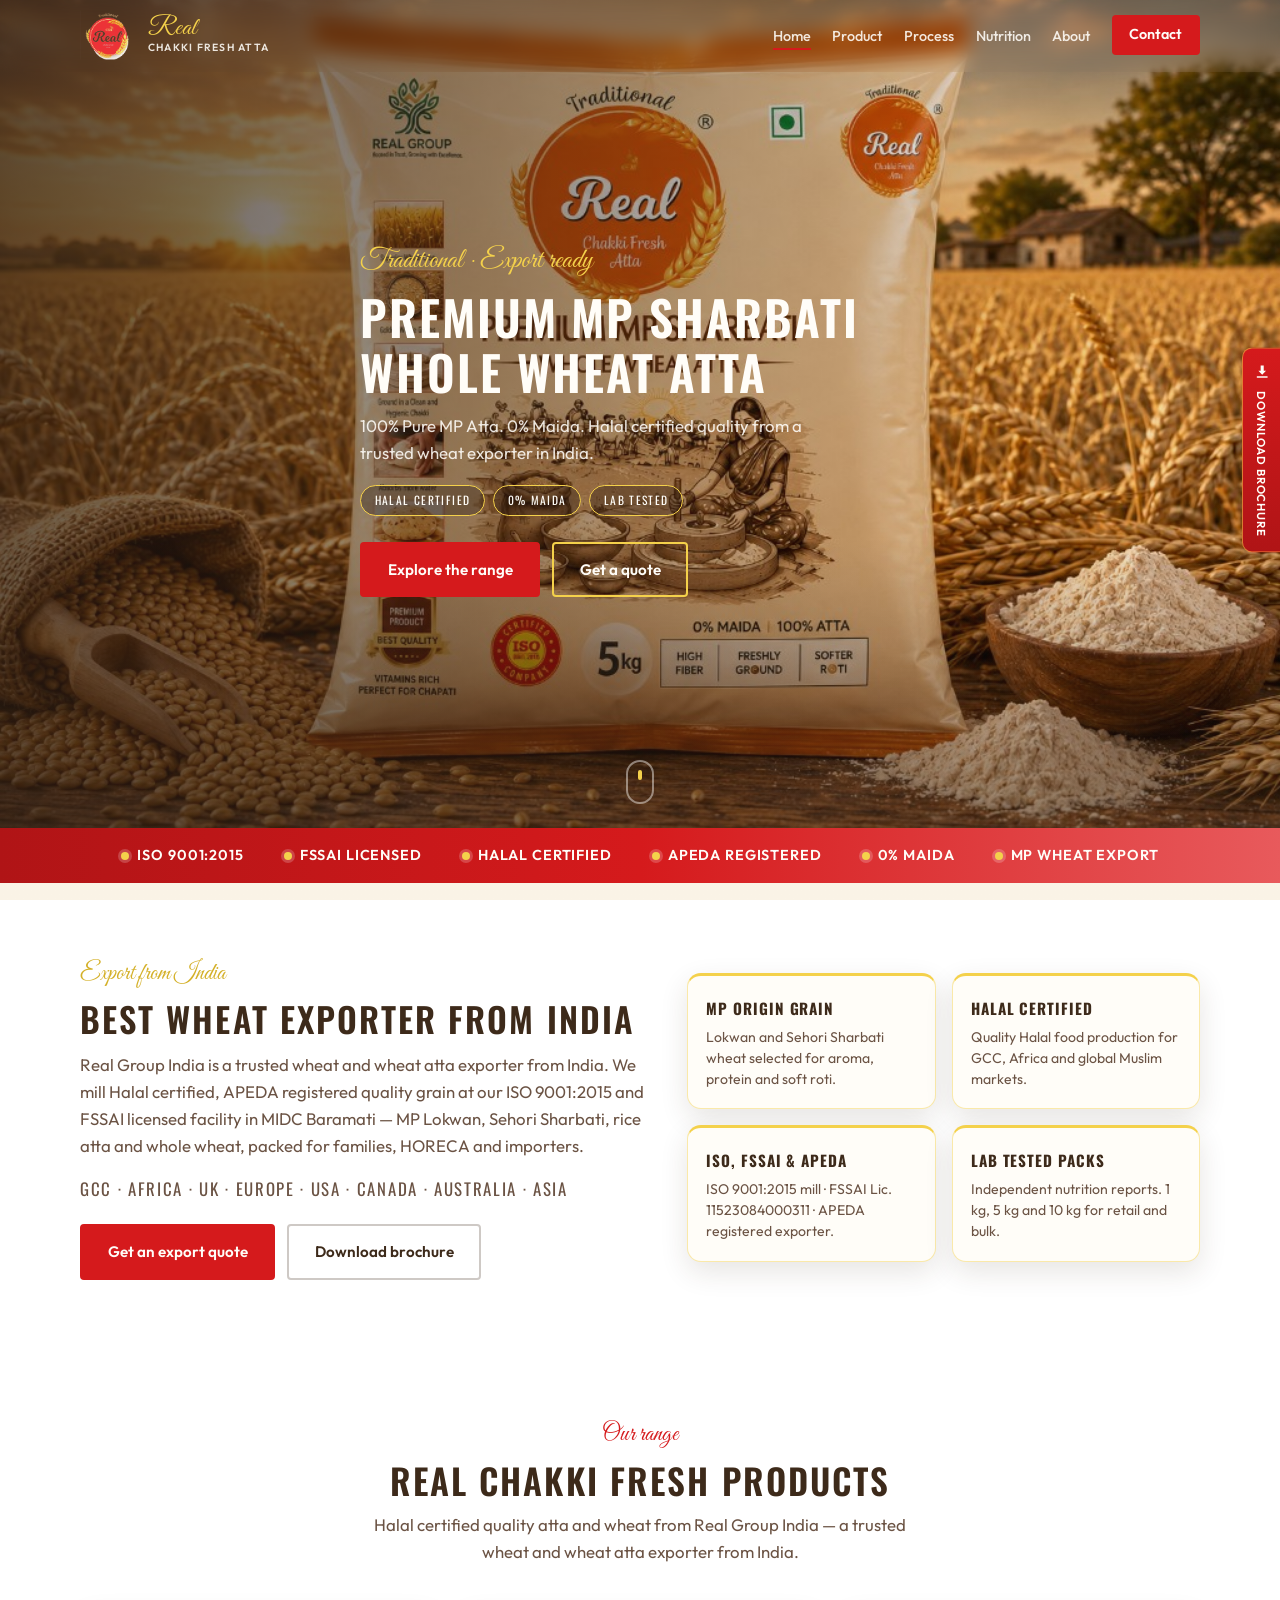
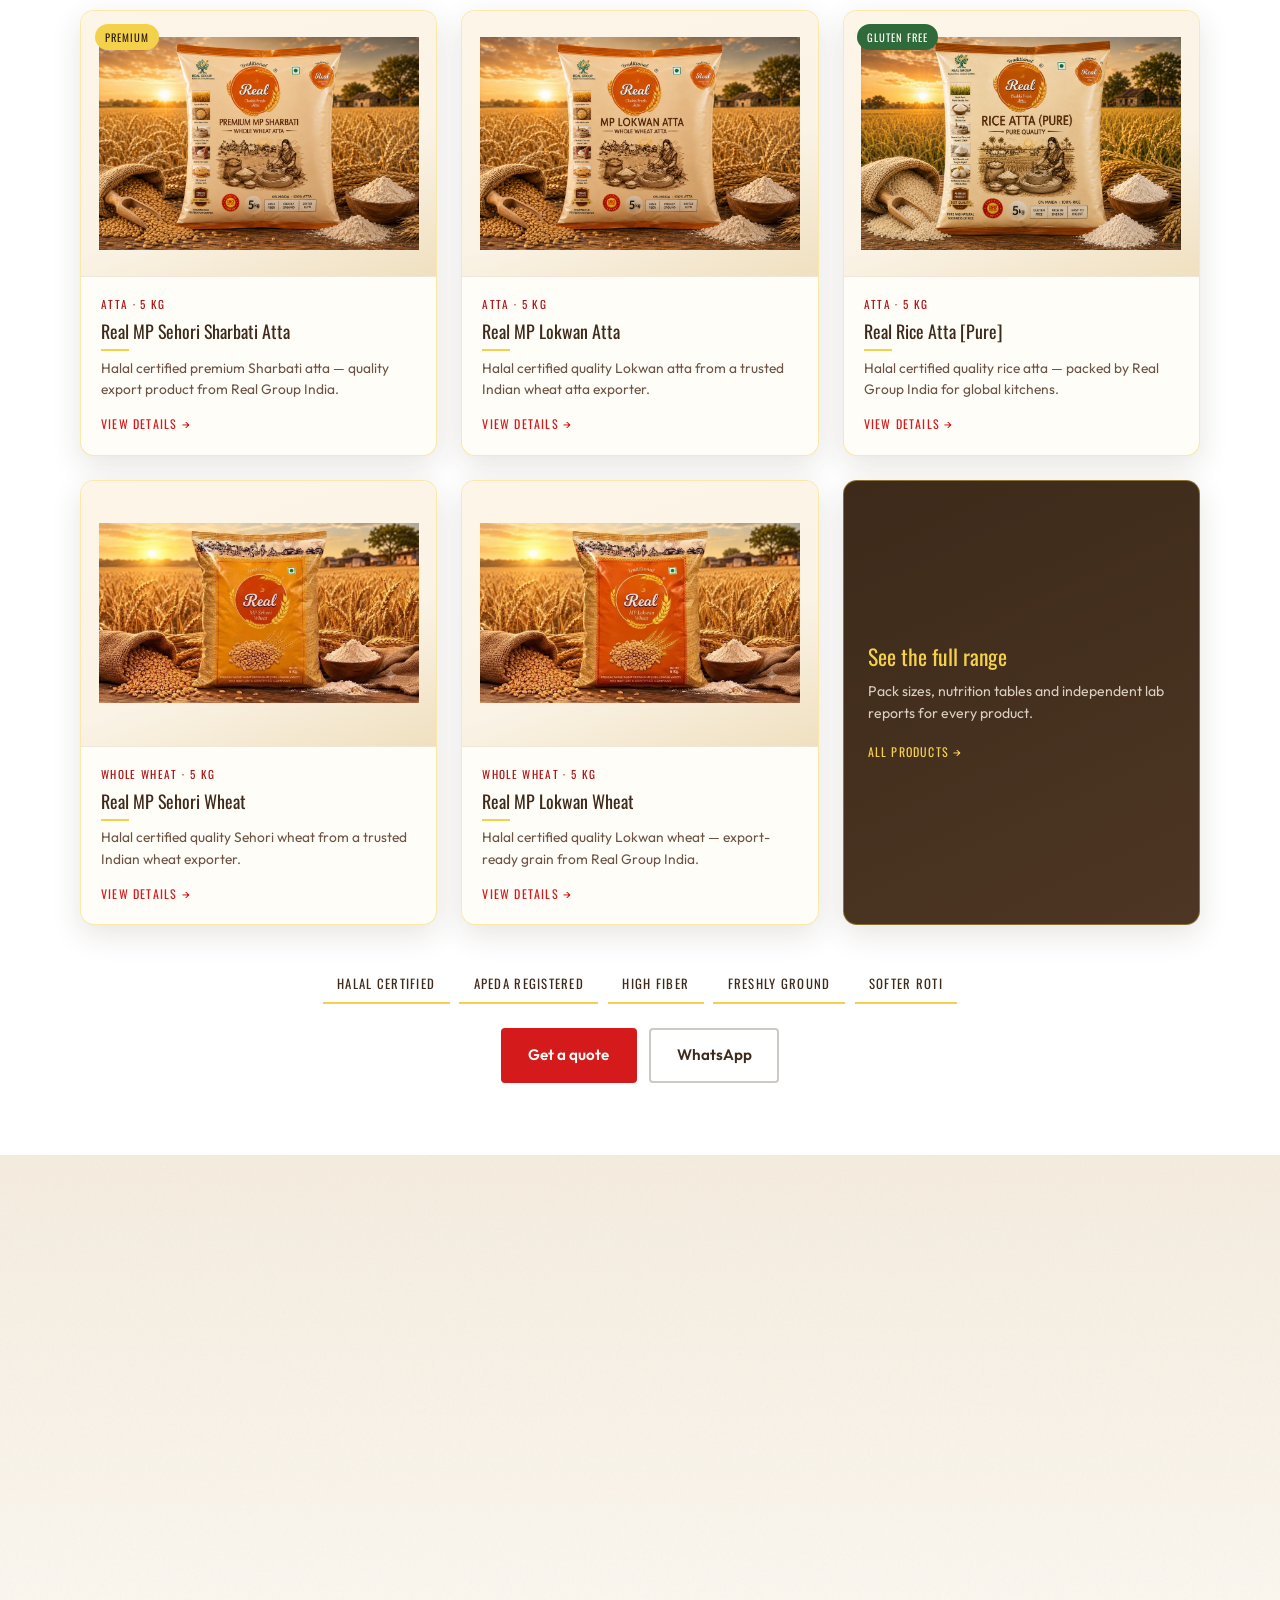
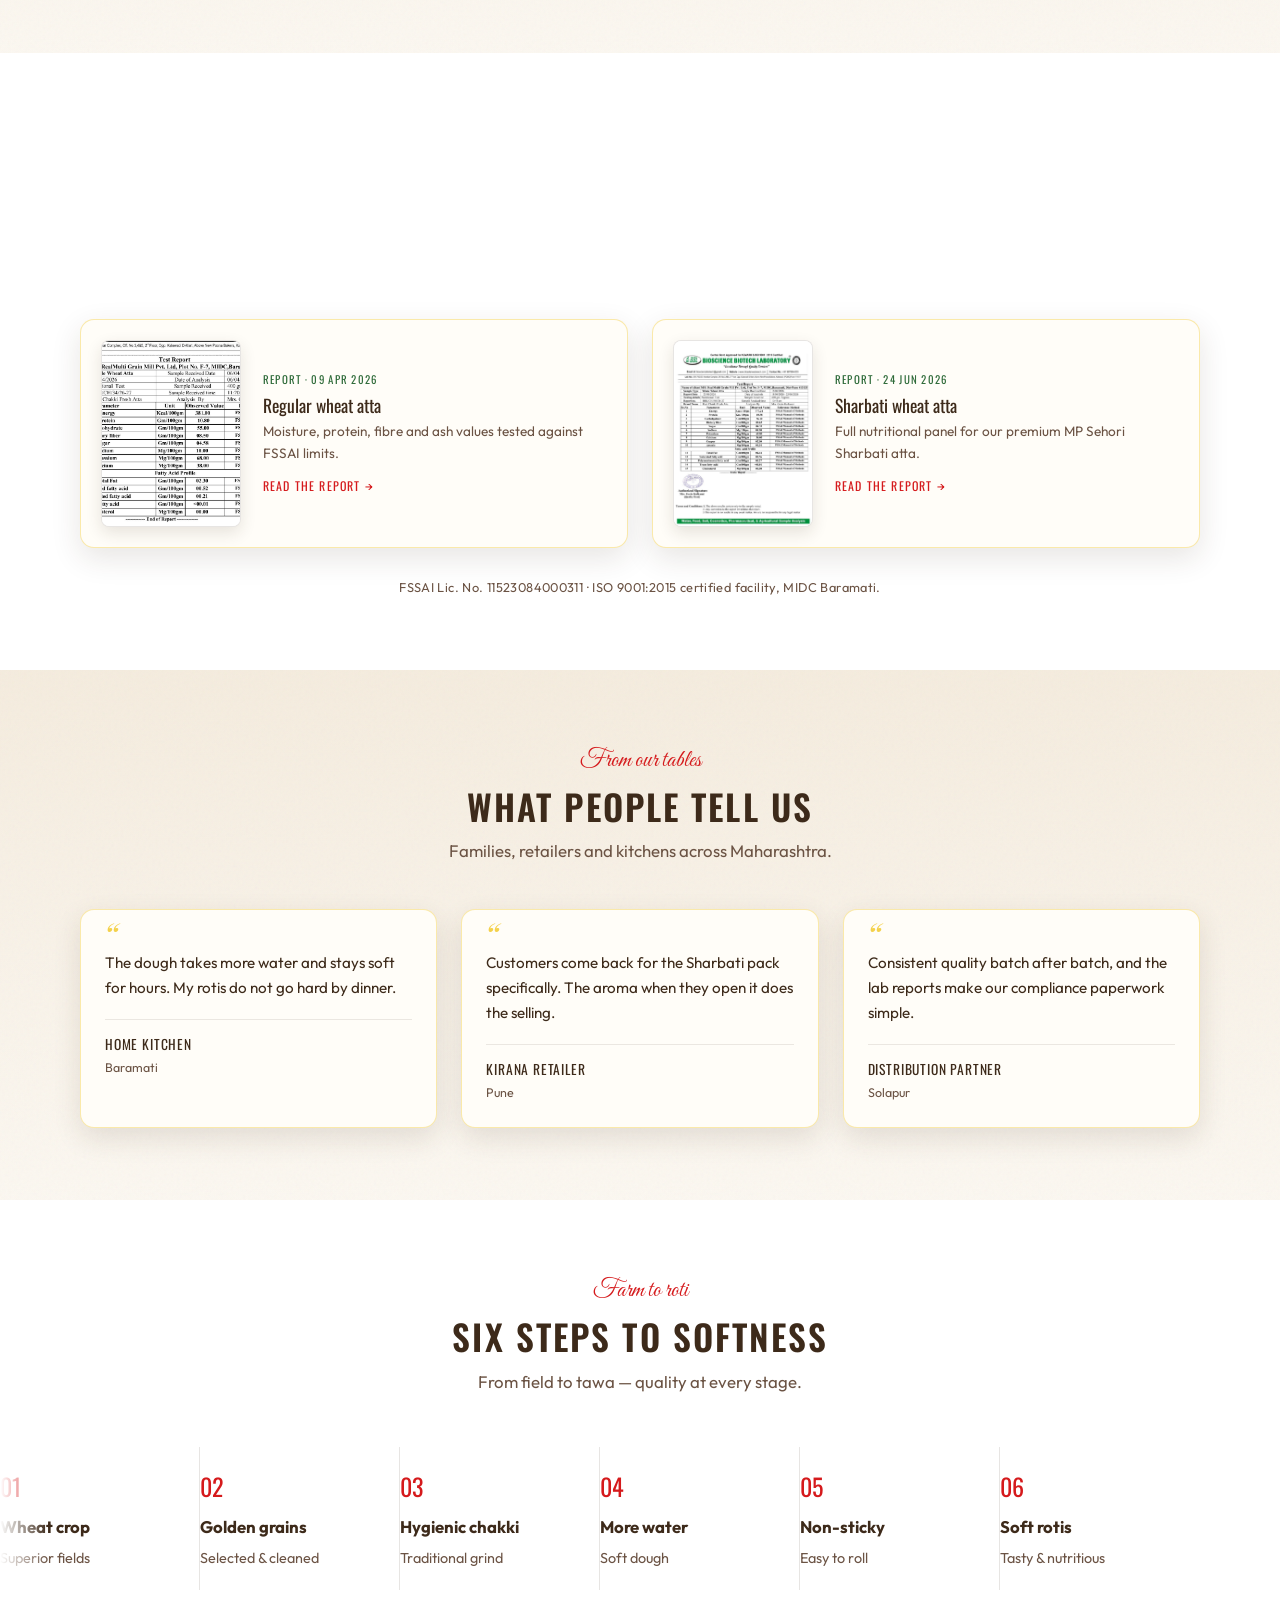
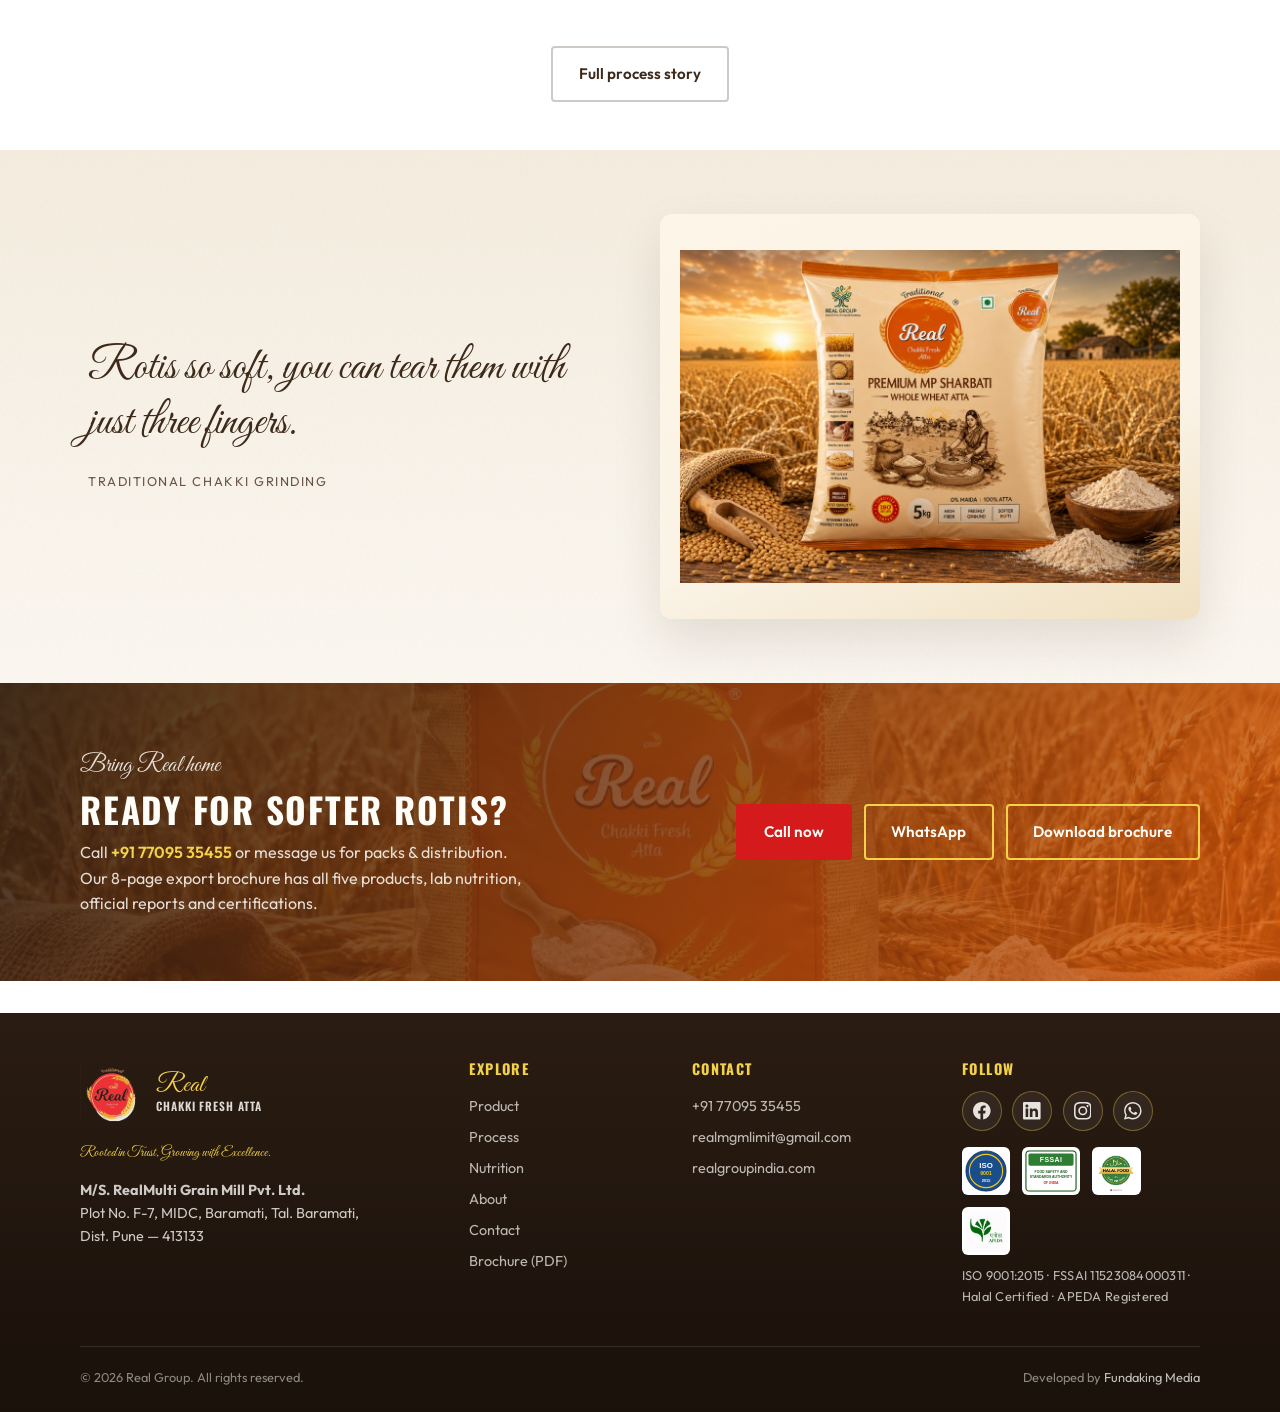
==== commit 834317c5: "Use brand red #d51a1c, gold #f4d14b, and the live Facebook page. Co-authored-by: Cursor <cursoragent" ====
--- a/index.html
+++ b/index.html
@@ -10,7 +10,7 @@
   <meta name="robots" content="index, follow, max-image-preview:large, max-snippet:-1, max-video-preview:-1" />
   <meta name="googlebot" content="index, follow" />
   <link rel="canonical" href="https://realgroupindia.com/" />
-  <meta name="theme-color" content="#e83030" />
+  <meta name="theme-color" content="#d51a1c" />
   <meta name="geo.region" content="IN-MH" />
   <meta name="geo.placename" content="Baramati" />
 
@@ -33,7 +33,7 @@
   <link rel="preconnect" href="https://fonts.googleapis.com" />
   <link rel="preconnect" href="https://fonts.gstatic.com" crossorigin />
   <link href="https://fonts.googleapis.com/css2?family=Great+Vibes&family=Oswald:wght@500;600&family=Outfit:wght@400;500;600;700&display=swap" rel="stylesheet" />
-  <link rel="stylesheet" href="css/styles.css?v=20" />
+  <link rel="stylesheet" href="css/styles.css?v=22" />
   <link rel="icon" href="assets/favicon.png" type="image/png" />
   <link rel="apple-touch-icon" href="assets/favicon.png" />
   <script type="application/ld+json">
@@ -72,7 +72,7 @@
     "SG"
   ],
   "sameAs": [
-    "https://facebook.com/realgroupindia",
+    "https://www.facebook.com/profile.php?id=61594869973632",
     "https://instagram.com/realgroupindia",
     "https://linkedin.com/company/realgroupindia",
     "https://wa.me/917709535455"
@@ -484,7 +484,7 @@
       <div class="footer-col">
         <h3>Follow</h3>
         <div class="footer-social" aria-label="Social media">
-          <a class="footer-social__link" href="https://facebook.com/realgroupindia" target="_blank" rel="noopener noreferrer" aria-label="Facebook">
+          <a class="footer-social__link" href="https://www.facebook.com/profile.php?id=61594869973632" target="_blank" rel="noopener noreferrer" aria-label="Facebook">
             <svg viewBox="0 0 24 24" aria-hidden="true"><path fill="currentColor" d="M24 12.073c0-6.627-5.373-12-12-12s-12 5.373-12 12c0 5.99 4.388 10.954 10.125 11.854v-8.385H7.078v-3.47h3.047V9.43c0-3.007 1.792-4.669 4.533-4.669 1.312 0 2.686.235 2.686.235v2.953H15.83c-1.491 0-1.956.925-1.956 1.874v2.25h3.328l-.532 3.47h-2.796v8.385C19.612 23.027 24 18.062 24 12.073z"/></svg>
           </a>
           <a class="footer-social__link" href="https://linkedin.com/company/realgroupindia" target="_blank" rel="noopener noreferrer" aria-label="LinkedIn">
--- a/css/styles.css
+++ b/css/styles.css
@@ -1,16 +1,17 @@
 /* Real Chakki Fresh Atta — brand styles
    Palette from Real logo: saffron red + wheat gold */
 :root {
-  --orange: #e83030;
-  --orange-deep: #c41e24;
-  --orange-soft: #f05a5a;
+  --orange: #d51a1c;
+  --orange-deep: #b01416;
+  --orange-soft: #e85a5c;
   --beige: #faf3e6;
   --beige-deep: #f0e0c0;
   --paper: #fff8ee;
   --brown: #3d2a1a;
   --brown-mid: #6b5344;
-  --gold: #e8c038;
-  --gold-deep: #d4a017;
+  --gold: #f4d14b;
+  --gold-deep: #d4b028;
+  --gold-mist: rgba(244, 209, 75, 0.45);
   --green: #2f6b3a;
   --white: #fffdf8;
   --ink: #2a1c12;
@@ -40,8 +41,8 @@
   font-weight: 400;
   color: var(--ink);
   background:
-    radial-gradient(ellipse 80% 50% at 10% 0%, rgba(232, 48, 48, 0.08), transparent 50%),
-    radial-gradient(ellipse 60% 40% at 90% 10%, rgba(232, 192, 56, 0.14), transparent 45%),
+    radial-gradient(ellipse 80% 50% at 10% 0%, rgba(213, 26, 28, 0.08), transparent 50%),
+    radial-gradient(ellipse 60% 40% at 90% 10%, rgba(244, 209, 75, 0.14), transparent 45%),
     linear-gradient(180deg, var(--paper) 0%, var(--beige) 100%);
   background-attachment: fixed;
   line-height: 1.6;
@@ -90,7 +91,7 @@
   align-items: center;
   background: rgba(250, 243, 230, 0.92);
   backdrop-filter: blur(10px);
-  border-bottom: 1px solid rgba(61, 42, 26, 0.08);
+  border-bottom: 2px solid var(--gold);
 }
 
 .header-inner {
@@ -264,12 +265,13 @@
 .btn-ghost {
   background: transparent;
   color: var(--white);
-  border-color: rgba(255, 253, 248, 0.55);
+  border-color: var(--gold);
 }
 
 .btn-ghost:hover {
-  background: rgba(255, 253, 248, 0.12);
-  border-color: var(--white);
+  background: rgba(244, 209, 75, 0.16);
+  border-color: var(--gold);
+  color: var(--white);
 }
 
 .btn-outline {
@@ -279,8 +281,9 @@
 }
 
 .btn-outline:hover {
-  border-color: var(--orange);
-  color: var(--orange-deep);
+  border-color: var(--gold-deep);
+  color: var(--brown);
+  background: rgba(244, 209, 75, 0.16);
 }
 
 .btn-whatsapp {
@@ -385,7 +388,7 @@
 
 .hero-chips li {
   padding: 0.34rem 0.85rem;
-  border: 1px solid rgba(232, 192, 56, 0.55);
+  border: 1.5px solid var(--gold);
   border-radius: 999px;
   background: rgba(42, 28, 18, 0.35);
   backdrop-filter: blur(4px);
@@ -479,7 +482,7 @@
 .exporter__copy .eyebrow {
   font-family: var(--font-display);
   font-size: 1.5rem;
-  color: var(--orange);
+  color: var(--gold-deep);
   display: block;
   margin-bottom: 0.35rem;
 }
@@ -523,8 +526,8 @@
 
 .exporter__facts li {
   background: var(--white);
-  border: 1px solid rgba(61, 42, 26, 0.08);
-  border-top: 3px solid var(--orange);
+  border: 1px solid var(--gold-mist);
+  border-top: 3px solid var(--gold);
   border-radius: 14px;
   padding: 1.25rem 1.15rem 1.15rem;
   box-shadow: 0 10px 28px var(--shadow);
@@ -604,7 +607,7 @@
 .benefit {
   text-align: center;
   padding: 1.75rem 1.25rem;
-  border-bottom: 3px solid var(--orange);
+  border-bottom: 3px solid var(--gold);
 }
 
 .benefit-icon {
@@ -726,8 +729,8 @@
   padding: 3.5rem 0 2.5rem;
   text-align: center;
   background:
-    linear-gradient(180deg, rgba(232, 48, 48, 0.12), transparent),
-    radial-gradient(ellipse at 50% 0%, rgba(232, 192, 56, 0.2), transparent 60%);
+    linear-gradient(180deg, rgba(213, 26, 28, 0.12), transparent),
+    radial-gradient(ellipse at 50% 0%, rgba(244, 209, 75, 0.2), transparent 60%);
   border-bottom: 1px solid rgba(61, 42, 26, 0.08);
 }
 
@@ -829,8 +832,8 @@
   text-align: center;
   padding: 2.5rem 1.5rem;
   background:
-    linear-gradient(135deg, rgba(232, 48, 48, 0.1), rgba(232, 192, 56, 0.15));
-  border: 1px solid rgba(232, 48, 48, 0.2);
+    linear-gradient(135deg, rgba(213, 26, 28, 0.1), rgba(244, 209, 75, 0.15));
+  border: 1px solid rgba(213, 26, 28, 0.2);
   border-radius: 8px;
 }
 
@@ -860,7 +863,8 @@
   box-shadow: 0 14px 36px var(--shadow);
   border-radius: 10px;
   overflow: hidden;
-  border-top: 3px solid var(--orange);
+  border: 1px solid var(--gold-mist);
+  border-top: 3px solid var(--gold);
 }
 
 .product-card__media {
@@ -1011,7 +1015,7 @@
   font-size: clamp(1.5rem, 3vw, 2.1rem);
   color: var(--brown);
   line-height: 1.35;
-  background: linear-gradient(90deg, transparent, rgba(232, 48, 48, 0.08), transparent);
+  background: linear-gradient(90deg, transparent, rgba(213, 26, 28, 0.08), transparent);
 }
 
 .pull-quote cite {
@@ -1581,7 +1585,7 @@
   height: 2.5rem;
   padding: 0;
   border-radius: 999px;
-  border: 1px solid rgba(232, 192, 56, 0.35);
+  border: 1px solid rgba(244, 209, 75, 0.35);
   background: rgba(255, 253, 248, 0.06);
   color: rgba(255, 253, 248, 0.88);
   line-height: 0;
@@ -1591,7 +1595,7 @@
 
 .footer-col .footer-social__link:hover {
   color: var(--gold);
-  background: rgba(232, 48, 48, 0.18);
+  background: rgba(213, 26, 28, 0.18);
   border-color: var(--gold);
   transform: translateY(-2px);
 }
@@ -1667,7 +1671,7 @@
 .site-header--home.is-scrolled {
   background: rgba(250, 243, 230, 0.94);
   backdrop-filter: blur(10px);
-  border-bottom-color: rgba(61, 42, 26, 0.08);
+  border-bottom-color: var(--gold);
 }
 
 .site-header--home.is-scrolled .brand-text .script {
@@ -1728,7 +1732,7 @@
 .eyebrow {
   font-family: var(--font-display);
   font-size: 1.5rem;
-  color: var(--orange);
+  color: var(--gold-deep);
   margin: 0;
 }
 
@@ -1750,7 +1754,7 @@
   border-radius: 14px;
   overflow: hidden;
   background: var(--white);
-  border: 1px solid rgba(61, 42, 26, 0.08);
+  border: 1px solid var(--gold-mist);
   box-shadow: 0 10px 30px var(--shadow);
   text-decoration: none;
   color: var(--brown);
@@ -1762,7 +1766,7 @@
 .home-product:focus-visible {
   transform: translateY(-6px);
   box-shadow: 0 22px 46px rgba(61, 42, 26, 0.2);
-  border-color: rgba(232, 192, 56, 0.7);
+  border-color: rgba(244, 209, 75, 0.7);
 }
 
 .home-product__media {
@@ -1875,7 +1879,7 @@
 
 .home-product--cta {
   background: linear-gradient(155deg, var(--brown) 0%, #4d3623 100%);
-  border-color: rgba(232, 192, 56, 0.4);
+  border-color: rgba(244, 209, 75, 0.4);
 }
 
 .home-product__cta-inner {
@@ -1935,7 +1939,7 @@
   align-items: center;
   padding: 1.25rem;
   border-radius: 14px;
-  border: 1px solid rgba(61, 42, 26, 0.08);
+  border: 1px solid var(--gold-mist);
   background: var(--white);
   box-shadow: 0 10px 30px var(--shadow);
   text-decoration: none;
@@ -1948,7 +1952,7 @@
 .proof-card:focus-visible {
   transform: translateY(-5px);
   box-shadow: 0 20px 42px rgba(61, 42, 26, 0.18);
-  border-color: rgba(232, 192, 56, 0.7);
+  border-color: rgba(244, 209, 75, 0.7);
 }
 
 .proof-card__doc {
@@ -2015,7 +2019,7 @@
   margin: 0;
   padding: 2.5rem 1.5rem 1.5rem;
   border-radius: 14px;
-  border: 1px solid rgba(61, 42, 26, 0.08);
+  border: 1px solid var(--gold-mist);
   background: var(--white);
   box-shadow: 0 10px 28px var(--shadow);
 }
@@ -2188,7 +2192,7 @@
   text-transform: uppercase;
   color: var(--brown);
   padding: 0.55rem 0.9rem 0.45rem;
-  border-bottom: 2px solid var(--orange);
+  border-bottom: 2px solid var(--gold);
 }
 
 .why-row {
@@ -2201,8 +2205,8 @@
   position: relative;
   padding: 2rem 1.5rem 1.75rem;
   border-radius: 14px;
-  border: 1px solid rgba(61, 42, 26, 0.08);
-  border-top: 3px solid var(--orange);
+  border: 1px solid var(--gold-mist);
+  border-top: 3px solid var(--gold);
   background: var(--white);
   box-shadow: 0 10px 28px var(--shadow);
   transition: transform 0.35s var(--ease), box-shadow 0.35s var(--ease);
@@ -2219,7 +2223,7 @@
   font-size: 2rem;
   line-height: 1;
   letter-spacing: 0.08em;
-  color: rgba(232, 48, 48, 0.25);
+  color: rgba(244, 209, 75, 0.55);
   margin-bottom: 0.55rem;
 }
 
